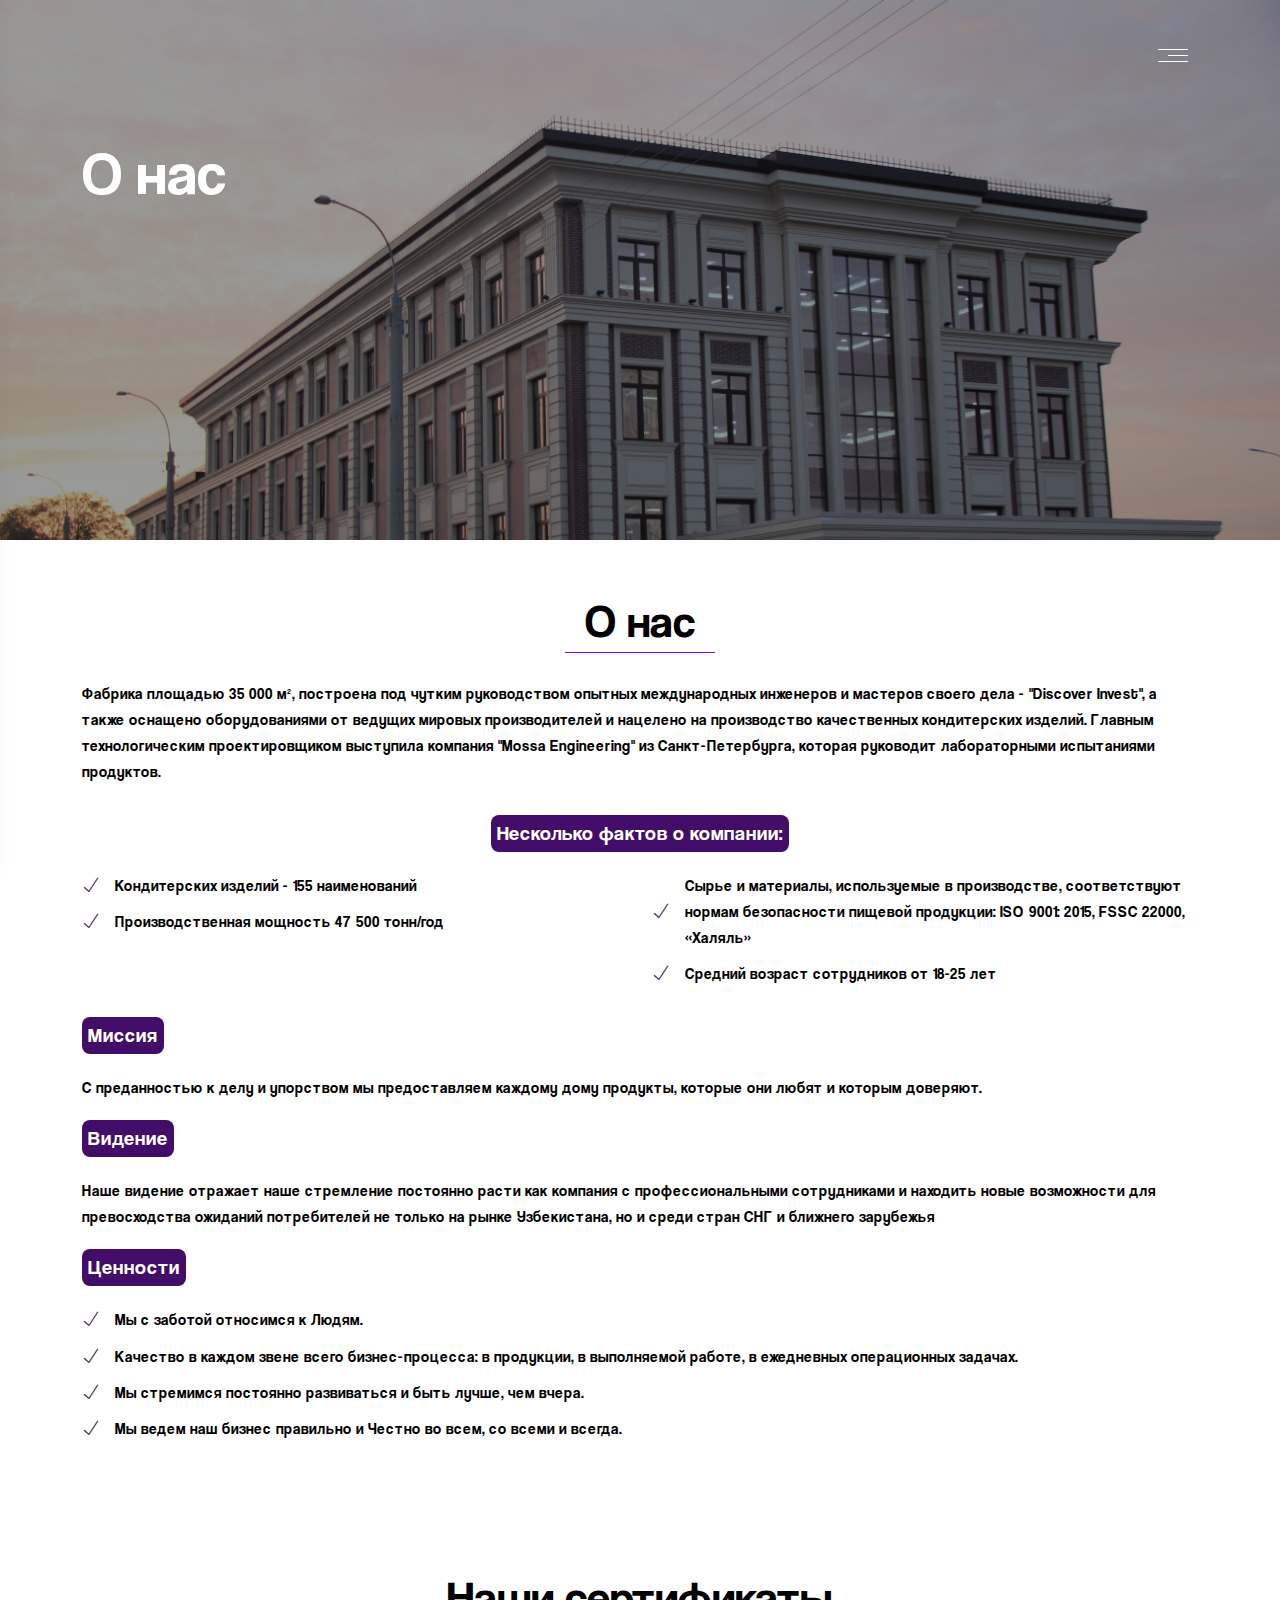
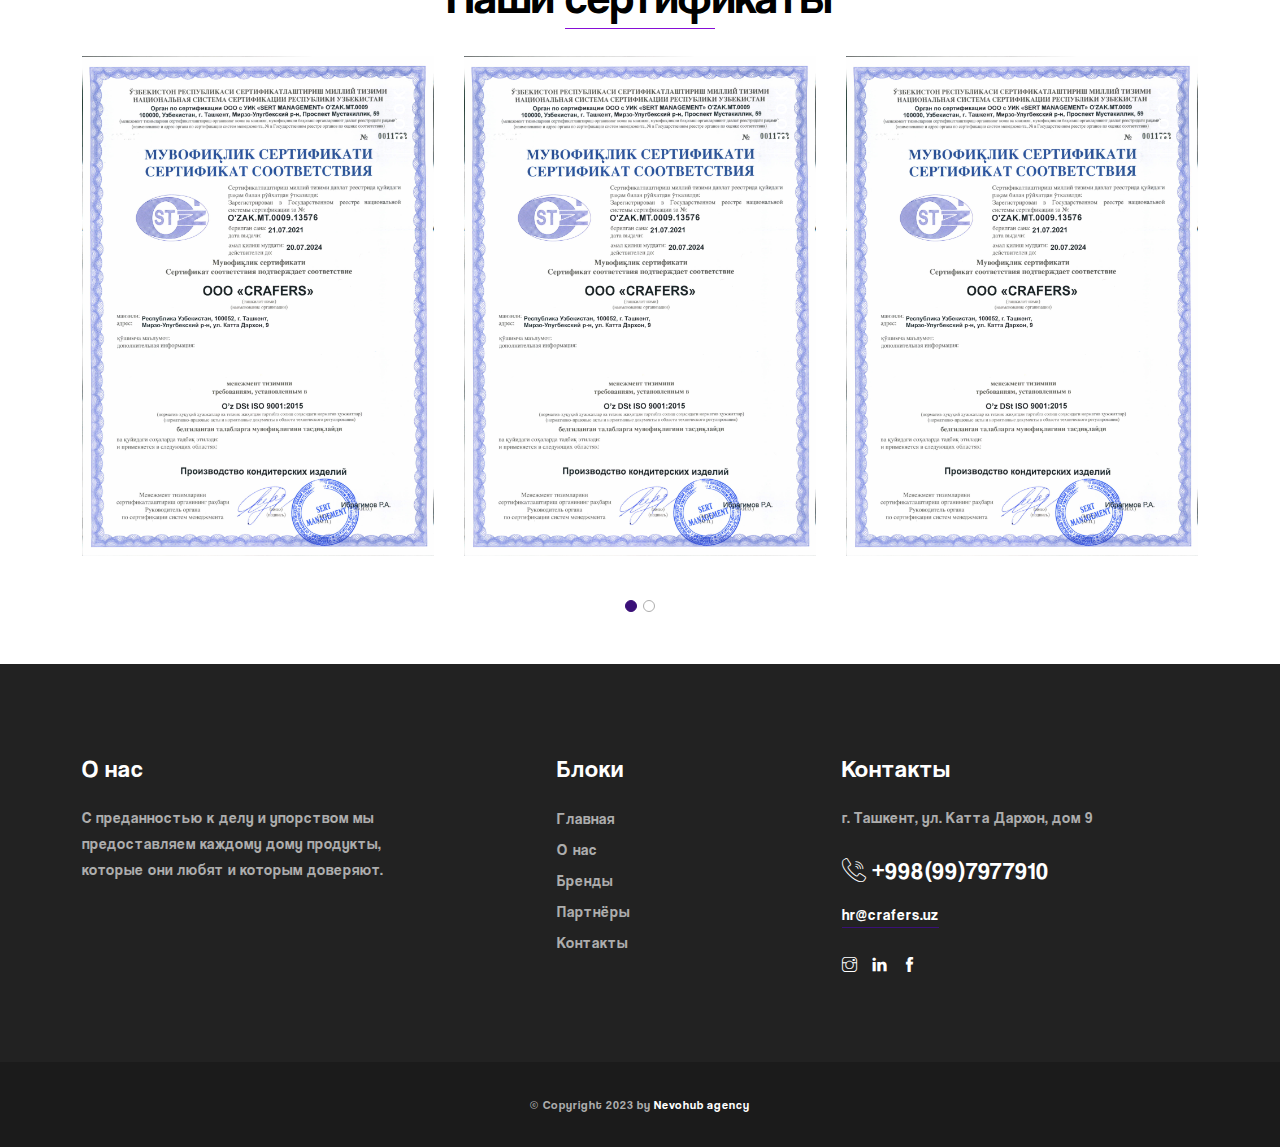
==== about.html @ 32eecca3 "ref: map" ====
<!DOCTYPE html>
<html lang="en">

<head>
    <meta charset="utf-8">
    <meta http-equiv="X-UA-Compatible" content="IE=edge" />
    <meta name="viewport" content="width=device-width, initial-scale=1, maximum-scale=1" />
    <title>Crafers</title>
    <link rel="icon" href="img/favicon/favicon.ico" />
    <link rel="stylesheet"
        href="https://fonts.googleapis.com/css2?family=Barlow&family=Barlow+Condensed&family=Gilda+Display&display=swap&family=Roboto&display=swap">
        <link rel="stylesheet" href="https://cdnjs.cloudflare.com/ajax/libs/font-awesome/6.4.0/css/all.min.css" integrity="sha512-iecdLmaskl7CVkqkXNQ/ZH/XLlvWZOJyj7Yy7tcenmpD1ypASozpmT/E0iPtmFIB46ZmdtAc9eNBvH0H/ZpiBw==" crossorigin="anonymous" referrerpolicy="no-referrer" />
    <link rel="stylesheet" href="css/plugins.css" />
    <link rel="stylesheet" href="css/style.css" />
</head>

</html>

<body>

    <div class="cappa-wrap">
        <div class="cappa-wrap-inner">
            <nav class="cappa-menu">
                <ul>
                    <div class="logo">
                        <a href="index.html">
                            <img src="img/logo.svg" alt="">
                        </a>
                    </div>
                    <li><a class="active" href='index.html'>Главная</a>
                    </li>
                    <li><a href="#about">О нас</a></li>
                    <li><a href="#certificates">Сертификаты</a></li>

                    <li><a href='index.html#brands'>Бренды</a>
                    </li>
                    <li><a href='#team'>Команда</a>
                    </li>
                    <li><a href="#">Партнерство</a></li>
                    <li><a href="index.html#career">Карьера</a></li>
                    <li><a href="careers.html">HRM</a></li>
                    <li><a href='index.html#news'>Новости</a>
                    </li>
                    <li><a href="contact.html">Контакты </a></li>
                </ul>

                 <div class="navbar-language"> <i class="lni ti-world"></i>
                   <select onchange="location = this.value;">
                        <option>RU</option>
                        <option>UZ</option>
                        <option>EN</option>

                    </select>
                </div>
            </nav>
            <div class="cappa-menu-footer">
                <div class="reservation">
                    <a href="tel:+998997977910">
                        <div class="icon d-flex justify-content-center align-items-center">
                            <i class="flaticon-call"></i>
                        </div>
                        <div class="call">Звоните <br><span>+998 (99) 797 79 10</span></div>
                    </a>
                </div>
            </div>
        </div>
    </div>
    <!-- Logo & Menu Burger -->
    <header class="cappa-header">
        <div class="container">
            <div class="row align-items-center">
                <!-- Logo -->

                <!-- Menu Burger -->
                <div class="col-12 col-md-12 text-left cappa-wrap-burger-wrap"> <a href="#"
                        class="cappa-nav-toggle cappa-js-cappa-nav-toggle"><i></i></a> </div>
            </div>
        </div>
    </header>
    <!-- Header Banner -->
    <div class="banner-header section-padding  bg-img4" data-overlay-dark="4">
        <div class="container">
            <div class="row">
                <div class="col-md-12 text-left caption mt-90">
                    <h1 class="offer">О нас</h1>
                </div>
            </div>
        </div>
    </div>

    <section class="about-descr section-padding" data-scroll-index="1" id="about">
        <div class="container">
            <!-- project content -->
            <div class="row">
                <div class="col-md-12"> 
                    <div class="section-title">О нас</div>
                </div>
                <div class="col-md-12">
                    <p class="mb-30">Фабрика площадью 35 000 м², построена под чутким руководством опытных международных инженеров и мастеров своего дела - "Discover Invest", а также оснащено оборудованиями от ведущих мировых производителей и нацелено на производство качественных кондитерских изделий. Главным технологическим проектировщиком выступила компания "Mossa Engineering" из Санкт-Петербурга, которая руководит лабораторными испытаниями продуктов.</p>
                    <!-- <p class="mb-30">Interdum et malesu they adamale fames ac anteipsu pimsine faucibus curabitur arcu site feugiat in tortor in, volutpat sollicitudin libero. Hotel non lorem acer suscipit bibendum vulla facilisi nedeuter nunc volutpa mollis sapien velet conseyer turpeutionyer masin libero sempe mollis.</p> -->
                    <div class="row ">
                        <h6 class="text-center text-black "> <span>Несколько фактов о компании:</span> </h6>

                        <div class="col-md-6" >
                            <ul class="list-unstyled page-list mb-30">
                                <li>
                                    <div class="page-list-icon"> <span class="ti-check"></span> </div>
                                    <div class="page-list-text">
                                        <p>Кондитерских изделий - 155 наименований
                                        </p>
                                    </div>
                                </li>
                                <li>
                                    <div class="page-list-icon"> <span class="ti-check"></span> </div>
                                    <div class="page-list-text">
                                        <p>Производственная мощность 47 500 тонн/год</p>
                                    </div>
                                </li>
                            </ul>
                        </div>
                        <div class="col-md-6">
                            <ul class="list-unstyled page-list mb-30">
                                <li>
                                    <div class="page-list-icon"> <span class="ti-check"></span> </div>
                                    <div class="page-list-text">
                                        <p>Сырье и материалы, используемые в производстве, соответствуют нормам безопасности пищевой продукции: ISO 9001: 2015, FSSC 22000, «Халяль»</p>
                                    </div>
                                </li>
                                <li>
                                    <div class="page-list-icon"> <span class="ti-check"></span> </div>
                                    <div class="page-list-text">
                                        <p>Средний возраст сотрудников от 18-25 лет</p>
                                    </div>
                                </li>
                            </ul>
                        </div>
                        <div class="col-md-12">
                            <h6><span>Миссия</span></h6>
                            <p>С преданностью к делу и упорством мы предоставляем каждому дому продукты, которые они любят и которым доверяют.</p>
                        </div>
                        <div class="col-md-12">
                            <h6><span>Видение</span></h6>
                            <p>Наше видение отражает наше стремление постоянно расти как компания с профессиональными сотрудниками и находить новые возможности для превосходства ожиданий потребителей не только на рынке Узбекистана, но и среди стран СНГ и ближнего зарубежья</p>
                        </div>
                        <div class="col-md-12">
                            <h6><span>Ценности</span></h6>
                            <ul class="list-unstyled page-list mb-30">
                                <li>
                                    <div class="page-list-icon"> <span class="ti-check"></span> </div>
                                    <div class="page-list-text">
                                        <p>Мы с заботой относимся к Людям.</p>
                                    </div>
                                </li>
                                <li>
                                    <div class="page-list-icon"> <span class="ti-check"></span> </div>
                                    <div class="page-list-text">
                                        <p>Качество в каждом звене всего бизнес-процесса: в продукции, в выполняемой работе, в ежедневных операционных задачах. </p>
                                    </div>
                                </li>
                                <li>
                                    <div class="page-list-icon"> <span class="ti-check"></span> </div>
                                    <div class="page-list-text">
                                        <p>Мы стремимся постоянно развиваться и быть лучше, чем вчера. </p>
                                    </div>
                                </li>
                                <li>
                                    <div class="page-list-icon"> <span class="ti-check"></span> </div>
                                    <div class="page-list-text">
                                        <p>Мы ведем наш бизнес правильно и Честно во всем, со всеми и всегда.
                                        </p>
                                    </div>
                                </li>
                            </ul>
                        </div>
                    </div>
                </div>
            </div>
        </div>
    </section>

    <!-- <section class="team section-padding" id="team">
        <div class="container">
            <div class="section-title">
                Наша команда
            </div>
            <div class="row">
                <div class="col-md-4">
                    <div class="item">
                        <div class="img"> <img src="img/team/user-ava.png" alt=""> </div>
                        <div class="info">
                            <h6>Valentina Karla</h6>
                            <p>General Manager</p>
                            <div class="social valign">
                                <div class="full-width">
                                    <a href="#"><i class="ti-instagram"></i></a>
                                    <a href="#"><i class="ti-twitter"></i></a>
                                    <a href="#"><i class="ti-facebook"></i></a>
                                    <a href="#"><i class="ti-pinterest"></i></a>
                                    <p>valentina@hotel.com</p>
                                </div>
                            </div>
                        </div>
                    </div>
                </div>
                <div class="col-md-4">
                    <div class="item">
                        <div class="img">
                            <img src="img/team/ava.png" alt=""> </div>
                        <div class="info">
                            <h6>Micheal White</h6>
                            <p>Guest Service Department</p>
                            <div class="social valign">
                                <div class="full-width">
                                    <a href="#"><i class="ti-instagram"></i></a>
                                    <a href="#"><i class="ti-twitter"></i></a>
                                    <a href="#"><i class="ti-facebook"></i></a>
                                    <a href="#"><i class="ti-pinterest"></i></a>
                                    <p>micheal@hotel.com</p>
                                </div>
                            </div>
                        </div>
                    </div>
                </div>
                <div class="col-md-4">
                    <div class="item">
                        <div class="img"> <img src="img/team/user-ava.png" alt=""> </div>
                        <div class="info">
                            <h6>Olivia Martin</h6>
                            <p>Reservations Manager</p>
                            <div class="social valign">
                                <div class="social valign">
                                    <div class="full-width">
                                        <a href="#"><i class="ti-instagram"></i></a>
                                        <a href="#"><i class="ti-twitter"></i></a>
                                        <a href="#"><i class="ti-facebook"></i></a>
                                        <a href="#"><i class="ti-pinterest"></i></a>
                                        <p>olivia@hotel.com</p>
                                    </div>
                                </div>
                            </div>
                        </div>
                    </div>
                </div>
                <div class="col-md-4">
                    <div class="item">
                        <div class="img"> <img src="img/team/ava.png" alt=""> </div>
                        <div class="info">
                            <h6>Mariana Dana</h6>
                            <p>F&B Manager</p>
                            <div class="social valign">
                                <div class="full-width">
                                    <a href="#"><i class="ti-instagram"></i></a>
                                    <a href="#"><i class="ti-twitter"></i></a>
                                    <a href="#"><i class="ti-facebook"></i></a>
                                    <a href="#"><i class="ti-pinterest"></i></a>
                                    <p>mariana@hotel.com</p>
                                </div>
                            </div>
                        </div>
                    </div>
                </div>
                <div class="col-md-4">
                    <div class="item">
                        <div class="img"> <img src="img/team/ava.png" alt=""> </div>
                        <div class="info">
                            <h6>Enrico Brown</h6>
                            <p>Head Chef</p>
                            <div class="social valign">
                                <div class="full-width">
                                    <a href="#"><i class="ti-instagram"></i></a>
                                    <a href="#"><i class="ti-twitter"></i></a>
                                    <a href="#"><i class="ti-facebook"></i></a>
                                    <a href="#"><i class="ti-pinterest"></i></a>
                                    <p>enrico@hotel.com</p>
                                </div>
                            </div>
                        </div>
                    </div>
                </div>
                <div class="col-md-4">
                    <div class="item">
                        <div class="img"> <img src="img/team/ava.png" alt=""> </div>
                        <div class="info">
                            <h6>Victoria Dan</h6>
                            <p>Meetings and Events Manager</p>
                            <div class="social valign">
                                <div class="full-width">
                                    <a href="#"><i class="ti-instagram"></i></a>
                                    <a href="#"><i class="ti-twitter"></i></a>
                                    <a href="#"><i class="ti-facebook"></i></a>
                                    <a href="#"><i class="ti-pinterest"></i></a>
                                    <p>victoria@hotel.com</p>
                                </div>
                            </div>
                        </div>
                    </div>
                </div>
            </div>
        </div>
    </section> -->




    <section class="rooms1 section-padding" id="certificates">
        <div class="container">
            <div class="row">
                <div class="col-md-12">
                    <div class="section-title">Наши сертификаты</div>
                </div>
            </div>
            <div class="row">
                <div class="col-md-12">
                    <div class="owl-carousel owl-theme">
                        <div class="item">
                            <div class="position-re o-hidden"> <img src="img/certificates/certificate.jpg" alt=""> </div> <span class="category"><a href="rooms2.html">Book</a></span>
                            <div class="con">
                            </div>
                        </div>
                        <div class="item">
                            <div class="position-re o-hidden">
                                 <!-- <img src="img/certificates/certificate.jpg" alt="">  -->
                                 <div class="gallery-item p-0">
                                    <a href="img/certificates/certificate.jpg" title="" class="img-zoom">
                                        <div class="gallery-box">
                                            <div><img src="img/certificates/certificate.jpg"
                                                    class="img-fluid mx-auto d-block" alt="work-img"> </div>
                                        </div>
                                    </a>
                                </div>
                                </div> <span class="category"><a href="rooms2.html">Book</a></span>
                            <div class="con">
                                
                            </div>
                        </div>
                        <div class="item">
                            <div class="position-re o-hidden"> <img src="img/certificates/certificate.jpg" alt=""> </div> <span class="category"><a href="rooms2.html">Book</a></span>
                            <div class="con">
                               
                            </div>
                        </div>
                        <div class="item">
                            <div class="position-re o-hidden"> 
                                <!-- <img src="img/certificates/certificate.jpg" alt="">  -->
                                <div class="gallery-item p-0">
                                    <a href="img/certificates/certificate.jpg" title="" class="img-zoom">
                                        <div class="gallery-box">
                                            <div><img src="img/certificates/certificate.jpg"
                                                    class="img-fluid mx-auto d-block" alt="work-img"> </div>
                                        </div>
                                    </a>
                                </div>
                            </div> <span class="category"><a href="rooms2.html">Book</a></span>
                            <div class="con">
                                
                            </div>
                        </div>
                        <div class="item">
                            <div class="position-re o-hidden"> 
                                <!-- <img src="img/certificates/certificate.jpg" alt="">  -->
                                <div class="gallery-item p-0">
                                    <a href="img/certificates/certificate.jpg" title="" class="img-zoom">
                                        <div class="gallery-box">
                                            <div><img src="img/certificates/certificate.jpg"
                                                    class="img-fluid mx-auto d-block" alt="work-img"> </div>
                                        </div>
                                    </a>
                                </div>
                            </div> <span class="category"><a href="rooms2.html">Book</a></span>
                            <div class="con">
                               
                            </div>
                        </div>
                        <div class="item">
                            <div class="position-re o-hidden">
                                 <!-- <img src="img/certificates/certificate.jpg" alt="">  -->
                                 <div class="gallery-item p-0">
                                    <a href="img/certificates/certificate.jpg" title="" class="img-zoom">
                                        <div class="gallery-box">
                                            <div><img src="img/certificates/certificate.jpg"
                                                    class="img-fluid mx-auto d-block" alt="work-img"> </div>
                                        </div>
                                    </a>
                                </div>
                                </div> <span class="category"><a href="rooms2.html">Book</a></span>
                            <div class="con">
                             
                            </div>
                        </div>
                    </div>
                </div>
            </div>
        </div>
    </section>



    <!-- Footer -->
    <footer class="footer">
        <div class="footer-top">
            <div class="container">
                <div class="row">
                    <div class="col-md-4">
                        <div class="footer-column footer-about">
                            <h3 class="footer-title">О нас</h3>
                            <p class="footer-about-text">С преданностью к делу и упорством мы предоставляем каждому
                                дому продукты, которые они любят и которым доверяют. </p>

                        </div>
                    </div>
                    <div class="col-md-3 offset-md-1">
                        <div class="footer-column footer-explore clearfix">
                            <h3 class="footer-title">Блоки</h3>
                            <ul class="footer-explore-list list-unstyled">
                                <li><a href="index.html">Главная</a></li>
                                <li><a href="about.html">О нас</a></li>
                                <li><a href="index.html#brands">Бренды</a></li>
                                <li><a href="#">Партнёры</a></li>
                                <li><a href="contact.html">Контакты</a></li>
                            </ul>
                        </div>
                    </div>
                    <div class="col-md-4">
                        <div class="footer-column footer-contact">
                            <h3 class="footer-title">Контакты</h3>
                            <p class="footer-contact-text">г. Ташкент, ул. Катта Дархон, дом 9
                                           </p>
                            <div class="footer-contact-info">
                                <p class="footer-contact-phone"><span class="flaticon-call"></span> +998(99)7977910</p>
                                <p class="footer-contact-mail">hr@crafers.uz</p>
                            </div>
                            <div class="footer-about-social-list"> 
                                <a href="https://instagram.com/crafersuz?igshid=YmMyMTA2M2Y="><i class="ti-instagram"></i></a>
                                <!-- <a href=""><i class="ti-telegram"></i></a> -->
                                <a href="https://www.linkedin.com/company/crafersuz/"><i class="ti-linkedin"></i></a>
                                <a href="https://www.facebook.com/CrafersUz?mibextid=LQQJ4d"><i class="ti-facebook"></i></a>
                                <a href="https://t.me/crafersuz"><i class="fa-brands fa-telegram"></i></a>

                            </div>              
                        </div>
                    </div>
                </div>
            </div>
        </div>
        <div class="footer-bottom">
            <div class="container">
                <div class="row">
                    <div class="col-md-12">
                        <div class="footer-bottom-inner">
                            <p class="footer-bottom-copy-right">© Copyright 2023 by <a href="#">Nevohub agency</a>
                            </p>
                </div>
                        </div>
                    </div>
                </div>
            </div>
        </div>
    </footer>


    <!-- jQuery -->
    <script src="js/jquery-3.6.3.min.js"></script>
    <script src="js/jquery-migrate-3.0.0.min.js"></script>
    <script src="js/modernizr-2.6.2.min.js"></script>
    <script src="js/imagesloaded.pkgd.min.js"></script>
    <script src="js/jquery.isotope.v3.0.2.js"></script>
    <script src="js/pace.js"></script>
    <script src="js/popper.min.js"></script>
    <script src="js/bootstrap.min.js"></script>
    <script src="js/scrollIt.min.js"></script>
    <script src="js/jquery.waypoints.min.js"></script>
    <script src="js/owl.carousel.min.js"></script>
    <script src="js/jquery.stellar.min.js"></script>
    <script src="js/jquery.magnific-popup.js"></script>
    <script src="js/YouTubePopUp.js"></script>
    <script src="js/select2.js"></script>
    <script src="js/datepicker.js"></script>
    <script src="js/smooth-scroll.min.js"></script>
    <script src="js/custom.js"></script>
</body>

</html>
---- css/style.css ----
/* -------------------------------------------------------

 01. Basics style
 02. Helper style
 03. Selection style 
 04. Preloader style
 05. Owl-Theme custom style
 06. Section style
 07. Navbar style
 08. Header style
 09. Slider-fade style (Homepage Slider)
 10. Slider style (Inner Page Slider)
 11. Kenburns Slider style
 12. Slider Grid Background style
 13. Page Banner Header style
 14. Video Background style
 15. Team style
 16. Rooms 2 style
 17. Rooms 3 style
 18. Rooms Page style
 19. Services style
 20. Restaurant Menu style
 21. Facilties style
 22. Clients style
 23. Gallery style
 24. Promo Video and Testimonials style
 25. Booking style
 26. Pricing style
 27. Careers style
 28. Accordion Box (for Faqs) style
 29. News 1 style
 30. News 2 style
 31. Post style
 32. Contact style
 33. Buttons style
 34. Coming Soon
 35. 404 Page style
 36. Footer style
 37. toTop Button style
 38. Overlay Effect Bg image style
 39. Responsive (Media Query)
 
------------------------------------------------------- */
@font-face {
    font-family: "Coolvetica"; /* Имя шрифта */
    src: url('../fonts/CoolveticaRg-Regular.woff') format("woff"),
         url('../fonts/CoolveticaRg-Regular.woff2') format("woff2");

    font-weight: 400;
}

/* ======= Basic style ======= */
html,
body {
    -moz-osx-font-smoothing: grayscale;
    -webkit-font-smoothing: antialiased;
    -moz-font-smoothing: antialiased;
    font-smoothing: antialiased;
}

* {
    margin: 0;
    padding: 0;
    -webkit-box-sizing: border-box;
    box-sizing: border-box;
    outline: none;
    list-style: none;
    word-wrap: break-word;
}

body {
    font-family: "Coolvetica";    
    font-weight: 400;
    line-height: 1.75em;
    color: rgba(255, 255, 255, 0.5);
    overflow-x: hidden !important;
   
}

p {
font-family: "Coolvetica";    font-size: 15px;
    font-weight: 400;
    line-height: 1.75em;
    color: rgba(255, 255, 255, 0.5);
    margin-bottom: 20px;
}

h1,
h2,
h3,
h4,
h5,
h6 {
    font-family: 'Coolvetica';
    font-weight: 400;
    line-height: 1.25em;
    margin: 0 0 20px 0;
    color: #fff;
}

img {
    width: 100%;
    height: auto;
}

img {
    -webkit-transition: all 0.5s;
    -o-transition: all 0.5s;
    transition: all 0.5s;
    color: #f4f4f4;
}

span,
a,
a:hover {
    display: inline-block;
    text-decoration: none;
    color: inherit;
}

b {
    font-weight: 400;
    color: #aa8453;
}

/* text field */
input[type="password"]:focus,
input[type="email"]:focus,
input[type="text"]:focus,
input[type="file"]:focus,
input[type="radio"]:focus,
input[type="checkbox"]:focus,
textarea:focus {
    outline: none;
}

input[type="password"],
input[type="email"],
input[type="text"],
input[type="file"],
textarea {
    max-width: 100%;
    margin-bottom: 15px;
    padding: 10px 0;
    height: auto;
    background-color: transparent;
    -webkit-box-shadow: none;
    box-shadow: none;
    border-width: 0 0 1px;
    border-style: solid;
    display: block;
    width: 100%;
    line-height: 1.5em;
font-family: "Coolvetica";    font-size: 15px;
    font-weight: 400;
    color: #3A1078;
    background-image: none;
    border-bottom: 1px solid #333;
    border-color: ease-in-out .15s, box-shadow ease-in-out .15s;
}

input:focus,
textarea:focus {
    border-bottom-width: 1px;
    border-color: #aa8453;
}

input[type="submit"],
input[type="reset"],
input[type="button"],
button {
    text-shadow: none;
    -webkit-box-shadow: none;
    box-shadow: none;
    line-height: 1.75em;
    -webkit-transition: background-color .15s ease-out;
    transition: background-color .15s ease-out;
    background: transparent;
    border: 0px solid transparent;
}

input[type="submit"]:hover,
input[type="reset"]:hover,
input[type="button"]:hover,
button:hover {
    border: 0px solid transparent;
}

select {
    padding: 10px;
    border-radius: 5px;
}

table,
th,
tr,
td {
    border: 1px solid #2b2b2b;
}


th,
tr,
td {
    padding: 10px;
}

input[type="radio"],
input[type="checkbox"] {
    display: inline;
}

input[type="submit"] {
    font-weight: 400;
font-family: "Coolvetica";    ;
    text-transform: uppercase;
    background: #aa8453;
    color: #fff;
    padding: 8px 24px;
    margin: 0;
    position: relative;
    font-size: 15px;
    letter-spacing: 3px;
}

.alert-success {
    background: transparent;
    color: rgba(255, 255, 255, 0.5);
    border: 1px solid #aa8453;
    border-radius: 0px;
}

/* placeholder */
::-webkit-input-placeholder {
    color: rgba(255, 255, 255, 0.5);
    font-size: 15px;
    font-weight: 400;
}

:-moz-placeholder {
    color: rgba(255, 255, 255, 0.5);
}

::-moz-placeholder {
    color: rgba(255, 255, 255, 0.5);
    opacity: 1;
}

:-ms-input-placeholder {
    color: rgba(255, 255, 255, 0.5);
}

/* blockquote */
blockquote {
    padding: 45px;
    display: block;
    position: relative;
    background-color: #222;
    overflow: hidden;
    margin: 35px 0;
    font-size: 15px;
    font-weight: 400;
    line-height: 1.75em;
    color: rgba(255, 255, 255, 0.5);
}

blockquote p {
    font-family: inherit;
    margin-bottom: 0 !important;
    color: inherit;
    max-width: 650px;
    width: 100%;
    position: relative;
    z-index: 3;
}

blockquote:before {
    content: '\e645';
    font-family: 'Themify';
    position: absolute;
    right: 40px;
    bottom: 40px;
    font-size: 110px;
    opacity: 0.07;
    line-height: 1;
    color: rgba(255, 255, 255, 0.5);
}

blockquote p {
    margin-bottom: 0;
}

blockquote p a {
    color: inherit;
}

blockquote cite {
    display: inline-block;
    font-size: 15px;
    position: relative;
    padding-left: 60px;
    border-color: inherit;
    line-height: 1;
    margin-top: 22px;
    font-style: normal;
    color: #aa8453;
    font-weight: 400;
}

blockquote cite:before {
    content: '';
    position: absolute;
    left: 0;
    bottom: 5px;
    width: 45px;
    height: 1px;
    border-top: 1px solid;
    border-color: inherit;
    color: #aa8453;
}


/* ======= Helper style ======= */
.mt-0 {
    margin-top: 0 !important;
}

.mt-15 {
    margin-top: 15px !important;
}

.mt-20 {
    margin-top: 20px !important;
}

.mt-30 {
    margin-top: 30px !important;
}

.mt-60 {
    margin-top: 60px !important;
}

.mt-90 {
    margin-top: 90px !important;
}

.mb-0 {
    margin-bottom: 0 !important;
}

.mb-30 {
    margin-bottom: 30px !important;
}

.mb-60 {
    margin-bottom: 60px !important;
}

.mb-90 {
    margin-bottom: 90px !important;
}

.pb-0 {
    padding-bottom: 0 !important;
}

.no-padding {
    padding: 0 !important;
}

/* important */
.o-hidden {
    overflow: hidden;
}

.position-re {
    position: relative;
}

.full-width {
    width: 100%;
}

.bg-img1 {
    background-size: cover;
    background-repeat: no-repeat;
    background: url('../img/products/product3.jpg');
}

.bg-img2 {
    background-size: cover;
    background-repeat: no-repeat;
    background: url('../img/products/product4.jpg');
}


.bg-img3 {
    background-size: cover;
    background-repeat: no-repeat;
    background: url('../img/products/product-slider.JPG');
}

.bg-img4{
    background: url('../img/service-slide/s-main.jpg');
}

.bg-img5{
    background: url('../img/careers.jpg');
}


.bg-img6{
    background: url('../img/products/product8.jpg');

}


.bg-img_products{
    background: url('../img/products/product6.jpg');
}

.offer-title{
    margin-top: 30px;
}

.bg-fixed {
    background-attachment: fixed;
}

.pattern {
    background-repeat: repeat;
    background-size: auto;
}

.bold {
    font-weight: 600;
}

.count {
font-family: "Coolvetica";    ;
}

.valign {
    display: -webkit-box;
    display: -ms-flexbox;
    display: flex;
    -webkit-box-align: center;
    -ms-flex-align: center;
    align-items: center;
}

.v-middle {
    position: absolute;
    width: 100%;
    top: 50%;
    left: 0;
    -webkit-transform: translate(0%, -50%);
    transform: translate(0%, -50%);
}

.v-bottom {
    position: absolute;
    width: 100%;
    bottom: 5%;
    left: 0;
    -webkit-transform: translate(0%, -5%);
    transform: translate(0%, -5%);
}

.js .animate-box {
    opacity: 0;
}




/* .animate-box img {
    filter: brightness(0.6);

} */


.certificate img {
    max-height: 400px;
}


.animate-box:hover img {
    filter: brightness(100%);
}



:root {
    scroll-behavior: auto;
}

.owl-carousel .owl-nav button.owl-next,
.owl-carousel .owl-nav button.owl-prev,
.owl-carousel button.owl-dot {
    outline: none;
}

/* background & color */
.bg-darkblack {
    background: #222;
}

.bg-darkblack {
    background: #1b1b1b;
}

.color-1 {
    color: #fff;
}

.color-2 {
    color: #adadad;
}

.color-3 {
    color: rgba(255, 255, 255, 0.5);
}

.color-4 {
    color: #222;
}

.color-5 {
    color: #aa8453;
}

/* star - white  */
.star {
    position: relative;
    display: inline-block;
    width: 0;
    height: 0;
    margin-left: 0.9em;
    margin-right: 0.9em;
    margin-bottom: 1.2em;
    border-right: 0.3em solid transparent;
    border-bottom: 0.7em solid #fff;
    border-left: 0.3em solid transparent;
    /* Controlls the size of the stars. */
    font-size: 8px;
}

.star:before,
.star:after {
    content: "";
    display: block;
    width: 0;
    height: 0;
    position: absolute;
    top: 0.6em;
    left: -1em;
    border-right: 1em solid transparent;
    border-bottom: 0.7em solid #fff;
    border-left: 1em solid transparent;
    transform: rotate(-35deg);
}

.star:after {
    transform: rotate(35deg);
}

/* Star rating  */
.star-rating {
    position: relative;
    display: inline-block;
    width: 0;
    height: 0;
    margin-left: 0.9em;
    margin-right: 0.9em;
    margin-bottom: 2em;
    border-right: 0.3em solid transparent;
    border-bottom: 0.7em solid #e4a853;
    border-left: 0.3em solid transparent;
    /* Controlls the size of the stars. */
    font-size: 8px;
}

.star-rating:before,
.star-rating:after {
    content: "";
    display: block;
    width: 0;
    height: 0;
    position: absolute;
    top: 0.6em;
    left: -1em;
    border-right: 1em solid transparent;
    border-bottom: 0.7em solid #e4a853;
    border-left: 1em solid transparent;
    transform: rotate(-35deg);
}

.star-rating:after {
    transform: rotate(35deg);
}


/* ======= Selection style ======= */
::-webkit-selection {
    color: #fff;
    background: #aa8453;
}

::-moz-selection {
    color: #fff;
    background: #aa8453;
}

::selection {
    color: #fff;
    background: #7160ce;
}


/* ======= Preloader style ======= */
.preloader-bg,
#preloader {
    position: fixed;
    width: 100%;
    height: 100%;
    overflow: hidden;
    background: #35134e;
    z-index: 999999;
}

#preloader {
    display: table;
    table-layout: fixed;
}

#preloader-status {
    display: table-cell;
    vertical-align: middle;

}

.preloader-position {
    position: relative;
    margin: 0 auto;
    text-align: center;
    -webkit-box-sizing: border-box;
    -moz-box-sizing: border-box;
    -ms-box-sizing: border-box;
    -o-box-sizing: border-box;
    box-sizing: border-box;
}

.loader {
    position: relative;
    width: 300px;
    height: 100px;
    left: 50%;
    top: auto;
    transform: translateX(-50%);
    display: block;
    /* margin-left: -22px; */
    /* margin-top: 1px; */
}

.loader span {
    position: absolute;
    width: 55px;
    height: 55px;
    top: -1px;
    left: -1px;
    border: 1px solid transparent;
    border-top: 1px solid #3A1078;
    -webkit-border-radius: 50%;
    -moz-border-radius: 50%;
    -ms-border-radius: 50%;
    -o-border-radius: 50%;
    border-radius: 50%;
}

@-webkit-keyframes rotate {
    0% {
        -webkit-transform: rotate(0deg);
    }

    100% {
        -webkit-transform: rotate(360deg);
    }
}

@keyframes rotate {
    0% {
        transform: rotate(0deg);
    }

    100% {
        transform: rotate(360deg);
    }
}


/* ======= Owl-Theme custom style ======= */
.owl-theme .owl-nav.disabled+.owl-dots {
    margin-top: 0px;
    line-height: 1.5;
    display: block;
    outline: none;
}

.owl-theme .owl-dots .owl-dot span {
    width: 12px;
    height: 12px;
    margin: 0 3px;
    border-radius: 50%;
    background: transparent;
    border: 1px solid #ADADAD;
}

.owl-theme .owl-dots .owl-dot.active span,
.owl-theme .owl-dots .owl-dot:hover span {
    background: #3A1078;
    border: 1px solid #3A1078;

}


.news2-sidebar .widget {
    padding: 0;
}




  







/* === owl carousel nav style  === */
.clients .owl-theme .owl-nav,
.team .owl-theme .owl-nav,
.slider-grid-bg .owl-theme .owl-nav,
.news .owl-theme .owl-nav,
.pricing .owl-theme .owl-nav,
.testimonials .owl-theme .owl-nav,
.rooms-page .owl-theme .owl-nav,
.rooms3 .owl-theme .owl-nav,
.rooms2 .owl-theme .owl-nav,
.rooms1 .owl-theme .owl-nav {
    position: absolute !important;
    top: 35% !important;
    bottom: auto !important;
    width: 100%
}

.clients .owl-theme .owl-nav,
.team .owl-theme .owl-nav,
.slider-grid-bg .owl-theme .owl-nav,
.news .owl-theme .owl-nav,
.pricing .owl-theme .owl-nav,
.testimonials .owl-theme .owl-nav,
.rooms-page .owl-theme .owl-nav,
.rooms3 .owl-theme .owl-nav,
.rooms2 .owl-theme .owl-nav,
.rooms1 .owl-theme .owl-nav {
    position: relative;
    position: absolute;
    bottom: 0;
    left: 50%;
    -webkit-transform: translateX(-50%);
    -ms-transform: translateX(-50%);
    transform: translateX(-50%);
}

.clients .owl-theme .owl-prev,
.team .owl-theme .owl-prev,
.slider-grid-bg .owl-theme .owl-prev,
.news .owl-theme .owl-prev,
.pricing .owl-theme .owl-prev,
.testimonials .owl-theme .owl-prev,
.rooms-page .owl-theme .owl-prev,
.rooms3 .owl-theme .owl-prev,
.rooms2 .owl-theme .owl-prev,
.rooms1 .owl-theme .owl-prev {
    left: 10px !important
}

.clients .owl-theme .owl-next,
.team .owl-theme .owl-next,
.slider-grid-bg .owl-theme .owl-next,
.news .owl-theme .owl-next,
.pricing .owl-theme .owl-next,
.testimonials .owl-theme .owl-next,
.rooms-page .owl-theme .owl-next,
.rooms3 .owl-theme .owl-next,
.rooms2 .owl-theme .owl-next,
.rooms1 .owl-theme .owl-next {
    right: 10px !important
}

.clients .owl-theme .owl-prev,
.clients .owl-theme .owl-next,
.team .owl-theme .owl-prev,
.team .owl-theme .owl-next,
.slider-grid-bg .owl-theme .owl-prev,
.slider-grid-bg .owl-theme .owl-next,
.news .owl-theme .owl-prev,
.news .owl-theme .owl-next,
.pricing .owl-theme .owl-prev,
.pricing .owl-theme .owl-next,
.testimonials .owl-theme .owl-prev,
.testimonials .owl-theme .owl-next,
.rooms-page .owl-theme .owl-prev,
.rooms-page .owl-theme .owl-next,
.rooms3 .owl-theme .owl-prev,
.rooms3 .owl-theme .owl-next,
.rooms2 .owl-theme .owl-prev,
.rooms2 .owl-theme .owl-next,
.rooms1 .owl-theme .owl-prev,
.rooms1 .owl-theme .owl-next {
    color: #fff;
    position: absolute !important;
    top: 50%;
    padding: 0;
    height: 50px;
    width: 50px;
    border-radius: 0%;
    -webkit-transform: translateY(-50%);
    -ms-transform: translateY(-50%);
    transform: translateY(-50%);
    background: #272727;
    border: 1px solid #272727;
    line-height: 0;
    text-align: center;
    font-size: 16px
}

.clients .owl-theme .owl-prev>span,
.clients .owl-theme .owl-next>span,
.team .owl-theme .owl-prev>span,
.team .owl-theme .owl-next>span,
.slider-grid-bg .owl-theme .owl-prev>span,
.slider-grid-bg .owl-theme .owl-next>span,
.news .owl-theme .owl-prev>span,
.news .owl-theme .owl-next>span,
.pricing .owl-theme .owl-prev>span,
.pricing .owl-theme .owl-next>span,
.testimonials .owl-theme .owl-prev>span,
.testimonials .owl-theme .owl-next>span,
.rooms-page .owl-theme .owl-prev>span,
.rooms-page .owl-theme .owl-next>span,
.rooms3 .owl-theme .owl-prev>span,
.rooms3 .owl-theme .owl-next>span,
.rooms2 .owl-theme .owl-prev>span,
.rooms2 .owl-theme .owl-next>span,
.rooms1 .owl-theme .owl-prev>span,
.rooms1 .owl-theme .owl-next>span {
    position: absolute;
    line-height: 0;
    top: 50%;
    left: 50%;
    -webkit-transform: translate(-50%, -50%);
    -ms-transform: translate(-50%, -50%);
    transform: translate(-50%, -50%)
}

.clients .owl-theme .owl-nav [class*=owl-],
.team .owl-theme .owl-nav [class*=owl-],
.slider-grid-bg .owl-theme .owl-nav [class*=owl-],
.news .owl-theme .owl-nav [class*=owl-],
.pricing .owl-theme .owl-nav [class*=owl-],
.testimonials .owl-theme .owl-nav [class*=owl-],
.rooms-page .owl-theme .owl-nav [class*=owl-],
.rooms3 .owl-theme .owl-nav [class*=owl-],
.rooms2 .owl-theme .owl-nav [class*=owl-],
.rooms1 .owl-theme .owl-nav [class*=owl-] {
    width: 40px;
    height: 40px;
    line-height: 34px;
    background: transparent;
    color: #fff;
    font-size: 11px;
    margin-right: 15px;
    margin-left: 15px;
    cursor: pointer;
    border: 1px solid rgba(255, 255, 255, 0.7);
    border-radius: 100%;
    transition: all 0.2s ease-in-out;
    transform: scale(1.0);
}

.clients .owl-theme .owl-nav [class*=owl-]:hover,
.team .owl-theme .owl-nav [class*=owl-]:hover,
.slider-grid-bg .owl-theme .owl-nav [class*=owl-]:hover,
.news .owl-theme .owl-nav [class*=owl-]:hover,
.pricing .owl-theme .owl-nav [class*=owl-]:hover,
.testimonials .owl-theme .owl-nav [class*=owl-]:hover,
.rooms-page .owl-theme .owl-nav [class*=owl-]:hover,
.rooms3 .owl-theme .owl-nav [class*=owl-]:hover,
.rooms2 .owl-theme .owl-nav [class*=owl-]:hover,
.rooms1 .owl-theme .owl-nav [class*=owl-]:hover {
    transform: scale(0.9);
    background: transparent;
    border: 1px solid #b19777;
    color: #FFF;
}

@media screen and (max-width: 768px) {

    .clients .owl-theme .owl-nav,
    .team .owl-theme .owl-nav,
    .slider-grid-bg .owl-theme .owl-nav,
    .news .owl-theme .owl-nav,
    .pricing .owl-theme .owl-nav,
    .testimonials .owl-theme .owl-nav,
    .rooms-page .owl-theme .owl-nav,
    .rooms3 .owl-theme .owl-nav,
    .rooms2 .owl-theme .owl-nav,
    .rooms1 .owl-theme .owl-nav {
        display: none;
    }
}


.news .owl-theme .owl-nav [class*=owl-] {
    opacity: 0;
}

.news .owl-theme:hover .owl-nav [class*=owl-] {
    opacity: 1;
}



::-webkit-scrollbar {
    width: 15px;
  }
  
  /* Handle */
  ::-webkit-scrollbar-thumb {
    background: gray; 
    border-radius: 5px;
  }
  
  /* Handle on hover */
  ::-webkit-scrollbar-thumb:hover {
    background: #d3cdd3; 
    transition: .2s ease-in;

  }

.team .img img {
    height: 300px;
    object-fit: cover;
}

/* ======= Section style ======= */
.section-padding {
    padding: 45px 0;
}

.section-padding2 {
    padding: 0 0 120px 0;
}

.section-padding h6 {
    color: #aa8453;
    font-size: 20px;
    margin-bottom: 20px;
}

.section-subtitle {
    font-size: 15px;
font-family: "Coolvetica";    font-weight: 400;
    color: #aa8453;
    text-transform: uppercase;
    position: relative;
    letter-spacing: 6px;
    margin-bottom: 5px;
}

.section-subtitle span {
    color: #aa8453;
}

.title {
    font-size: 46px;
    font-family: 'Coolvetica';
    font-weight: 400;
    color: black;
    position: relative;
    margin-bottom: 20px;
    line-height: 1.25em;
}


.title img{
    max-width: 230px;
    height: 100%;
}

.section-title {
    font-size: 46px;
    font-family: "Coolvetica";
    font-weight: 400;
    color: black;
    position: relative;
    margin-bottom: 20px;
    line-height: 1.25em;
    padding: 7px 15px 10px 15px;
    z-index: 1;
    text-align: center;
    position: relative;
}



.section-title::after {
    content: "";
    border-top: 1px solid #860ed6;
    margin: 0 auto;
    position: absolute;
    top: 90%;
    left: 0;
    right: 0;
    bottom: 0;
    width: 150px;
    z-index: -1;
}

.highlight{
    background-color: #420d68;
    border-radius: 6px;
    padding: 5px;
    color: white;
}

.about p {
    color: black;
}


.about__logo svg{
    width: 150px ;
    height: 90px;
}



.about-descr h6{
    color: black;
    font-family: "Coolvetica";

}


.about-descr h6 span{
    background-color: #420d68;
    padding: 6px;
    border-radius: 8px;
    color: white;
}

.about-descr p{
    color: black;
    font-family: "Coolvetica";

}

.about-list {
    padding-left: 20px;
}

.about-list li {
    list-style: initial;

}



.offer {
    font-family: "Coolvetica";
}


.section-title span {
    color: #aa8453;
}

/* ======= Navbar style ======= */
.cappa-wrap {
    display: block;
    background: #1b1b1b;
    left: 0;
    z-index: 101;
    position: fixed;
    width: 340px;
    -webkit-transform: translateX(-100%);
    -ms-transform: translateX(-100%);
    transform: translateX(-100%);
    -webkit-transition: .3s all ease;
    -o-transition: .3s all ease;
    transition: .3s all ease;
    bottom: 0;
    overflow: auto;
    left: 0;
    -webkit-box-shadow: 0 -20px 20px -5px rgba(0, 0, 0, 0.05);
    box-shadow: 0 -20px 20px -5px rgba(0, 0, 0, 0.05);
    height: 100%;
    padding: 0 40px;
    border: none;
    border-left: 1px solid rgba(255, 255, 255, 0.03);
    
}

.cappa-wrap.cappa-wrap-show {
    -webkit-transform: translateX(-0%);
    -ms-transform: translateX(-0%);
    transform: translateX(-0%);
}

.cappa-logo-wrap {
    position: relative;
    z-index: 1021;
}

.cappa-menu {}

.cappa-menu ul {
    position: relative;
    margin-top: 180px;
    margin-bottom: 30px;
    padding: 0;
}

.cappa-menu ul ul {
    position: relative;
    margin-top: 0;
    margin-bottom: 0;
    padding: 0;
}

.cappa-menu ul li,
.cappa-menu ul li a {
    margin: 0;
    padding: 0;
    border: 0;
    list-style: none;
    display: block;
    position: relative;
    -webkit-transition: .3s all ease;
    -o-transition: .3s all ease;
    transition: .3s all ease;
}

.cappa-menu ul li {
    margin: 10px 0 10px 0;
    padding: 0 0 10px 0;
    list-style: none;
font-family: "Coolvetica";    font-size: 15px;
    font-weight: 400;
    text-transform: uppercase;
    letter-spacing: 3px;
    line-height: 1.5em;
}

.cappa-menu ul ul li {
    margin: 5px 0 0px 0;
    padding: 0 0 0px 0;
    list-style: none;
    text-transform: uppercase;
    letter-spacing: 0px;
    border-bottom: none;
}

.cappa-menu ul li a {
    color: #222;
    text-decoration: none;
    position: relative;
    padding: 0;
font-family: "Coolvetica";    font-size: 15px;
    font-weight: 400;
    text-transform: uppercase;
}

.cappa-menu ul li a {
    display: inline-block;
}

.cappa-menu ul li a:after {
    content: '';
    display: block;
    width: 0;
}

.cappa-menu ul li a:hover::after {
    width: 100%;
}

.cappa-menu ul li a.active {
    color: gray;
}

.cappa-menu ul li a.active:after {
    height: 0px;
}

.cappa-menu ul ul {
    display: none;
}

.cappa-menu>ul>li>a {
font-family: "Coolvetica";    font-size: 15px;
    font-weight: 400;
    color: #fff;
    text-decoration: none;
    position: relative;
    padding: 0;
    -webkit-transition: 0.3s;
    -o-transition: 0.3s;
    transition: 0.3s;
    letter-spacing: 0.5px;
}

.cappa-menu>ul>li.open>a {
font-family: "Coolvetica";    font-size: 15px;
    font-weight: 400;
    color: #3A1078;
    text-decoration: none;
    position: relative;
    padding: 0;
    -webkit-transition: 0.3s;
    -o-transition: 0.3s;
    transition: 0.3s;
    letter-spacing: 0.5px;
}

.cappa-menu ul ul li a {
    color: rgba(255, 255, 255, 0.5);
    text-decoration: none;
    position: relative;
    padding: 5px 0 5px 5px;
font-family: "Coolvetica";    font-size: 15px;
    font-weight: 300;
    line-height: 1.25em;
    -webkit-transition: 0.3s;
    -o-transition: 0.3s;
    transition: 0.3s;
    margin-left: 12px;
    text-transform: none;
}

.cappa-menu ul li:hover>a,
.cappa-menu ul li.open>a,
.cappa-menu ul li.active>a,
.cappa-menu ul ul li:hover>a,
.cappa-menu ul ul li.open>a,
.cappa-menu ul ul li.active>a {
    color: gray;
}

.cappa-menu ul ul ul li a {
    margin-left: 24px;
    padding-top: 0px;
}

.cappa-menu ul li a em,
.cappa-menu ul ul li a em {
    font-size: 10px;
    background-color: #3A1078;
    padding: 1px 6px;
    color: #fff;
    border-radius: 0px;
    position: absolute;
    margin-left: 10px;
    top: 5px;
    font-style: normal;
}




.navbar-language {
    width: 160px;
    display: flex;
    flex-wrap: wrap;
    position: relative;
    margin-top: 30px;
}

.navbar-language i {
    position: absolute;
    right: 30px;
    top: 17px;
    font-size: 15px;
    opacity: 0.6;
    color: #adadad;
}

.navbar-language select {
    height: 50px;
    background: #282828;
    color: #adadad;
    border: 1px solid #282828;
    border-radius: 0px;
}

.navbar-language select option {
    color: #fff;
}

select {
    width: 160px;
    max-width: 100%;
    height: 70px;
    padding: 0 30px;
    border: 1px solid #adadad;
    color: #adadad;
    -webkit-appearance: none;
    -moz-appearance: none;
}


/* navigation footer */
.cappa-menu-footer {
    position: relative;
    bottom: 30px;
    left: 0;
    padding: 90px 0px 0px 0px;
    color: #999;
}

.cappa-menu-footer p {
    color: #999;
    margin: 0;
    font-size: 15px;
}

.cappa-menu-footer a {
    color: #aa8453;
}

.separator {
    width: 16%;
    margin-bottom: 20px;
    text-align: center;
    position: relative;
    display: inline-block;
    vertical-align: middle;
    border-bottom: 1px solid #b19777;
    margin: 10px 0;
}

@media screen and (max-width: 768px) {
    .section-title {
        font-size: 25px;
    }

    .offer {
        font-size: 20px;
    }
}


/* reservation field for slider */
.cappa-menu-footer div.reservation {
    margin: 0;
    top: 0;
    left: 40px;
    height: 60%;
    z-index: 9;
}

.cappa-menu-footer div.reservation .call {
    color: rgba(255, 255, 255, 0.5);
    font-weight: 400;
    font-size: 15px;
    margin-top: 0px;
    margin-left: 60px;
}

.cappa-menu-footer div.reservation .call span {
font-family: "Coolvetica";    font-size: 24px;
    color: #fff;
}

.cappa-menu-footer div.reservation .icon {
    position: absolute;
    left: 0;
    /* top: -50px; */
    width: 50px;
    height: 50px;
    border: 1px solid #3A1078;
    -webkit-animation: pulse 2s infinite;
    animation: pulse 2s infinite;
    border-radius: 100%;
}

.cappa-menu-footer div.reservation a .icon i {
    color: #fff;
    font-size: 24px;
}

.cappa-menu-footer div.reservation a .icon:hover {
    border: 1px solid #35134e;
}

@media screen and (max-width: 768px) {
    .cappa-menu-footer div.reservation {
        display: none;
    }
}


/* ======= Menu header style ======= */
.cappa-header {
    padding: 0;
    position: absolute;
    top: 0;
    z-index: 900;
    width: 100%;
    padding-top: 40px;
}

.cappa-header .cappa-logo {
    line-height: 0;
    padding: 0;
    color: #fff;
    font-size: 30px;
    font-family: 'Oswald', sans-serif;
    font-weight: 300;
}

.cappa-header .cappa-logo img {
    width: 160px;
}



.cappa-header .social li {
    display: inline-block;
}


.light-bg{
    background-color: #320c63;
}

.cappa-header .social li a {
    color: #fff;
    padding: 0 10px;
}

.cappa-header .heading {
    color: #fff;
}

.cappa-header.scrolled {
    position: fixed;
    padding: 25px 0;
    top: 0;
    background: #1b1b1b;
    -webkit-transition: .0s all ease;
    -o-transition: .0s all ease;
    transition: .0s all ease;
    -webkit-transform: translateY(-100%);
    -ms-transform: translateY(-100%);
    transform: translateY(-100%);
    -webkit-box-shadow: 0px 5px 15px rgb(0 0 0 / 10%);
    box-shadow: 0px 5px 15px rgb(0 0 0 / 10%);
}

.cappa-header.scrolled .social {
    margin-top: 10px;
}

.cappa-header.scrolled .social li a {
    color: #fff;
}

.cappa-header.scrolled .cappa-logo {
    line-height: 1em;
    padding: 0;
    color: #fff;
    font-size: 30px;
    font-family: 'Oswald', sans-serif;
    font-weight: 300;
}

.cappa-header.scrolled .cappa-nav-toggle {
    top: -1px !important;
}

.cappa-header.awake {
    -webkit-transition: .3s all ease;
    -o-transition: .3s all ease;
    transition: .3s all ease;
    -webkit-transform: translateY(0%);
    -ms-transform: translateY(0%);
    transform: translateY(0%);
}

.cappa-header.sleep {
    -webkit-transition: .3s all ease;
    -o-transition: .3s all ease;
    transition: .3s all ease;
    -webkit-transform: translateY(-100%);
    -ms-transform: translateY(-100%);
    transform: translateY(-100%);
}

.cappa-nav-toggle {
    top: -3px !important;
}

.cappa-nav-toggle i,
.cappa-nav-toggle i:before,
.cappa-nav-toggle i:after {
    background: white !important;
}

.cappa-wrap-burger-wrap {
    position: relative;
    z-index: 1022;
}

.cappa-nav-toggle {
    width: 30px;
    height: 30px;
    cursor: pointer;
    text-decoration: none;
    position: relative;
    top: -15px;
    z-index: 109;
    display: block !important;
    float: right;
    right: 0;
    display: none;
    border-bottom: none !important;
}

.cappa-nav-toggle:hover i:before {
    top: -7px;
}

.cappa-nav-toggle:hover i:after {
    bottom: -7px;
}

.cappa-nav-toggle.active i {
    background: transparent !important;
}

.cappa-nav-toggle.active i:before {
    top: 0px;
    -webkit-transform: rotateZ(45deg);
    -moz-transform: rotateZ(45deg);
    -ms-transform: rotateZ(45deg);
    -o-transform: rotateZ(45deg);
    transform: rotateZ(45deg);
}

.cappa-nav-toggle.active i:after {
    bottom: 0;
    -webkit-transform: rotateZ(-45deg);
    -moz-transform: rotateZ(-45deg);
    -ms-transform: rotateZ(-45deg);
    -o-transform: rotateZ(-45deg);
    transform: rotateZ(-45deg);
}

.cappa-nav-toggle:hover,
.cappa-nav-toggle:focus,
.cappa-nav-toggle:active {
    outline: none;
    border-bottom: none !important;
}

.cappa-nav-toggle i {
    position: relative;
    display: -moz-inline-stack;
    display: inline-block;
    zoom: 1;
    *display: inline;
    width: 20px;
    height: 1px;
    font: bold 14px/.4 Helvetica;
    text-transform: uppercase;
    text-indent: -55px;
    background: #b19777;
    -webkit-transition: all .2s ease-out;
    -o-transition: all .2s ease-out;
    transition: all .2s ease-out;
}

.cappa-nav-toggle i:before,
.cappa-nav-toggle i:after {
    content: '';
    width: 30px;
    height: 1px;
    background: #b19777;
    position: absolute;
    left: -10px;
    -webkit-transition: 0.2s;
    -o-transition: 0.2s;
    transition: 0.2s;
}

.cappa-nav-toggle i:before {
    top: -6px;
}

.cappa-nav-toggle i:after {
    bottom: -6px;
}

.nav-scroll .logo-img {
    width: 160px;
    margin-bottom: 0px;
}

.nav-scroll .logo-wrapper .logo h2 {
font-family: "Coolvetica";    font-size: 24px;
    font-weight: 400;
    text-transform: uppercase;
    display: block;
    width: 100%;
    position: relative;
    color: #aa8453;
    letter-spacing: 3px;
    margin-bottom: 0;
}

.nav-scroll .logo-wrapper .logo span {
    display: block;
font-family: "Coolvetica";    font-size: 10px;
    color: #222;
    font-weight: 400;
    letter-spacing: 7px;
    display: block;
    margin-top: 0px;
    line-height: 1em;
    text-transform: uppercase;
}

.nav-scroll .logo-wrapper {
    float: left;
}

.logo-wrapper {
    float: left;
    padding-left: 0px;
}

.logo-wrapper .logo h2 {
font-family: "Coolvetica";    font-size: 24px;
    font-weight: 400;
    text-transform: uppercase;
    display: block;
    width: 100%;
    position: relative;
    color: #aa8453;
    letter-spacing: 3px;
    margin-bottom: 0;
}

.logo-wrapper .logo span {
    display: block;
font-family: "Coolvetica";    font-size: 10px;
    color: #fff;
    font-weight: 400;
    letter-spacing: 7px;
    display: block;
    margin-top: 0px;
    line-height: 1em;
    text-transform: uppercase;
}

.logo {
    padding: 0;
    text-align: center;
}

.logo-img {
    width: 160px;
    margin-bottom: 0px;
}

.dropdown:hover .dropdown-menu,
.dropdown:hover .mega-menu {
    opacity: 1;
    visibility: visible;
    -webkit-transform: translateY(0);
    transform: translateY(0);
}

.dropdown .nav-link {
    cursor: pointer;
}

.dropdown .nav-link i {
    padding-left: 0px;
    font-size: 8px;
}

.dropdown-item {
    position: relative;
}

.dropdown-item:hover .sub-menu {
    opacity: 1;
    visibility: visible;
    -webkit-transform: translateY(0);
    transform: translateY(0);
}

.dropdown-item span {
    display: block;
    cursor: pointer;
}

.dropdown-menu,
.sub-menu {
    display: block;
    opacity: 0;
    visibility: hidden;
    -webkit-transform: translateY(20px);
    transform: translateY(20px);
    width: 200px;
    padding: 15px 10px;
    border-radius: 0;
    border: 0;
    background-color: #1b1b1b;
    -webkit-transition: all .3s;
    transition: all .3s;
}

.dropdown-menu .dropdown-item,
.sub-menu .dropdown-item {
    padding: 4px 15px;
font-family: "Coolvetica";    font-size: 15px;
    font-weight: 400;
    color: #fff;
    position: relative;
    -webkit-transition: all .4s;
    transition: all .4s;
    border-bottom: 1px solid #222;
    background-color: transparent;
}

.dropdown-menu .dropdown-item:last-child,
.sub-menu .dropdown-item:last-child {
    border-bottom: none;
}

.dropdown-menu .dropdown-item:hover,
.sub-menu .dropdown-item:hover {
    background: transparent;
    padding-left: 20px;
    color: #aa8453;
}

.dropdown-menu .dropdown-item a,
.sub-menu .dropdown-item a {
    display: block;
}

.dropdown-menu .dropdown-item i,
.sub-menu .dropdown-item i {
    padding: 13px 0 0 5px;
    font-size: 8px;
    float: right;
}

.dropdown-menu .dropdown-item em,
.sub-menu .dropdown-item em {
    font-size: 8px;
    background-color: #222;
    padding: 2px 4px;
    color: #fff;
    border-radius: 2px;
    position: absolute;
    right: 10px;
    top: 5px;
}

.dropdown-menu .dropdown-item em,
.sub-menu .dropdown-item em {
    font-size: 10px;
    background-color: #aa8453;
    padding: 3px 6px;
    color: #fff;
    border-radius: 0px;
    position: absolute;
    margin-left: 10px;
    top: 7px;
    font-style: normal;
    line-height: 1.5em;
}

.dropdown-menu.last {
    left: -20%;
}

.sub-menu {
    position: absolute;
    left: 100%;
    top: -5px;
}

.sub-menu.left {
    left: -100%;
    margin-left: -20px;
}

.mega-menu {
    position: absolute;
    opacity: 0;
    visibility: hidden;
    -webkit-transform: translateY(20px);
    transform: translateY(20px);
    right: -150px;
    width: 800px;
    background-color: #fff;
    -webkit-box-shadow: 0px 10px 20px rgba(0, 0, 0, 0.05);
    box-shadow: 0px 10px 20px rgba(0, 0, 0, 0.05);
    -webkit-transition: all .3s;
    transition: all .3s;
}

.mega-menu .dropdown-title {
    display: block;
    color: #fff;
    font-size: 15px;
    font-weight: 400;
    letter-spacing: 5px;
    text-transform: uppercase;
    margin-bottom: 15px;
    padding: 0 15px 15px;
    border-bottom: 1px solid rgba(255, 255, 255, 0.03);
}

.mega-menu .dropdown-menu {
    position: static !important;
    float: left;
    -webkit-box-shadow: none;
    box-shadow: none;
    border-right: 1px solid rgba(255, 255, 255, 0.03);
    ;
    border-bottom: 1px solid rgba(255, 255, 255, 0.03);
    -webkit-transition: all .3s;
    transition: all .3s;
}

@media screen and (max-width: 767px) {
    .navbar {
        padding-left: 0px;
        padding-right: 0px;
        background: transparent;
        padding-top: 15px;
        padding-bottom: 15px;
    }

    .nav-scroll {
        background: #1b1b1b;
    }

    .logo-wrapper {
        float: left;
        padding: 15px;
    }

    .nav-scroll .logo-wrapper {
        padding: 15px;
        background-color: #1b1b1b;
    }
}


/* ======= Header style ======= */
.header {
    min-height: 100vh;
    overflow: hidden;
}

.header .caption .o-hidden {
    display: inline-block;
}

.header .caption h2 {
    font-weight: 400;
    font-size: 30px;
}

.header .caption span i.star-rating {
    -webkit-animation-delay: .8s;
    animation-delay: .8s;
}

.header .caption h4 {
    font-family: 'Barlow Condensed', serif;
    ;
    font-size: 15px;
    font-weight: 400;
    text-transform: uppercase;
    letter-spacing: 6px;
    color: #fff;
    margin-bottom: 20px;
    margin-top: 20px;
    -webkit-animation-delay: .4s;
    animation-delay: .4s;
}

.header .caption h1 {
    position: relative;
    margin-bottom: 20px;
font-family: "Coolvetica";    ;
    font-size: 55px;
    text-transform: uppercase;
    line-height: 1.35em;
    -webkit-animation-delay: .6s;
    animation-delay: .6s;
    color: #fff;
    font-weight: 400;
    letter-spacing: 15px;
}

.header .caption h3 {
    position: relative;
    margin-bottom: 20px;
font-family: "Coolvetica";    ;
    font-size: 48px;
    text-transform: uppercase;
    line-height: 1.35em;
    -webkit-animation-delay: .6s;
    animation-delay: .6s;
    color: #fff;
    font-weight: 400;
    letter-spacing: 7px;
}

.header .caption p {
    font-size: 18px;
    line-height: 1.75em;
    margin-bottom: 0;
    color: #fff;
    -webkit-animation-delay: .6s;
    animation-delay: .6s;
    margin-right: 15px;
}

.header .caption p span {
    letter-spacing: 5px;
    text-transform: uppercase;
    margin: 0 5px;
    padding-right: 14px;
    position: relative;
}

.header .caption p span:last-child {
    padding: 0;
}

.header .caption p span:last-child:after {
    display: none;
}

.header .caption p span:after {
    content: '';
    width: 7px;
    height: 7px;
    border-radius: 50%;
    background: #222;
    position: absolute;
    top: 10px;
    right: 0;
    opacity: .5;
}

.header .caption .butn-light {
    -webkit-animation-delay: .8s;
    animation-delay: .8s;
}

.header .caption .butn-dark {
    -webkit-animation-delay: .8s;
    animation-delay: .8s;
}

.header .social a {
    color: #eee;
    font-size: 20px;
    margin: 10px 15px;
}

hr {
    margin-top: 5px;
    margin-bottom: 20px;
    border: 0;
    border-top: 1px solid rgba(255, 255, 255, 0.3);
}


/* ======= Slider-fade style (Homepage Slider) ======= */
.slider-fade .owl-item {
    height: 100vh;
    position: relative;
}

.slider-fade .item {
    position: absolute;
    top: 0;
    left: 0;
    height: 100%;
    width: 100%;
    background-size: cover;
    background-position: center;
}

.slider-fade .item .caption {
    z-index: 9;
}

/* slider-fade owl-nav next and prev */
.slider-fade .owl-nav {
    position: absolute;
    bottom: 7%;
    right: 12%;
}

.slider-fade .owl-prev {
    float: left;
}

.slider-fade .owl-next {
    float: right;
}

.slider-fade .owl-theme .owl-nav [class*=owl-] {
    width: 40px;
    height: 40px;
    line-height: 34px;
    background: transparent;
    border-radius: 100%;
    color: #fff;
    outline: none;
    font-size: 10px;
    margin-right: 3px;
    cursor: pointer;
    border: 1px solid rgba(255, 255, 255, 0.5);
    transition: all 0.2s ease-in-out;
    transform: scale(1.0);
}

.owl-theme .owl-nav [class*=owl-]:hover {
    transform: scale(0.9);
    background: transparent;
    border: 1px solid #aa8453;
    color: #fff;
}

@media screen and (max-width: 768px) {
    .slider-fade .owl-nav {
        display: none;
    }
}

/* owl-dots for slider */
.slider-fade .owl-dots {
    position: absolute;
    text-align: center;
    top: 50%;
    right: 5%;
    -webkit-transform: translateY(-50%);
    -ms-transform: translateY(-50%);
    transform: translateY(-50%);
    width: 5px;
    text-align: right !important
}

.slider-fade .owl-dots:after {
    position: absolute;
    top: -70px;
    left: 50%;
    right: 0;
    -webkit-transform: translateX(50%);
    -ms-transform: translateX(50%);
    transform: translateX(50%);
    width: 1px;
    height: 60px;
    content: '';
    background: rgba(255, 255, 255, .3)
}

.slider-fade .owl-dots:before {
    position: absolute;
    bottom: -70px;
    left: 50%;
    right: 0;
    -webkit-transform: translateX(50%);
    -ms-transform: translateX(50%);
    transform: translateX(50%);
    width: 1px;
    height: 60px;
    content: '';
    background: rgba(255, 255, 255, .3)
}

.slider-fade .owl-dots .owl-dot {
    text-align: center
}

.slider-fade .owl-dots {
    counter-reset: dots
}

.slider-fade .owl-dots .owl-dot {
    position: relative;
    -webkit-transition: .3s all ease;
    -o-transition: .3s all ease;
    transition: .3s all ease;
    display: block;
    outline: none;
    color: #fff;
font-family: "Coolvetica";}

.slider-fade .owl-dots .owl-dot span {
    background: transparent;
    display: none
}

.slider-fade .owl-dots .owl-dot.active {
    color: gray;
}

.slider-fade .owl-dot:before {
    counter-increment: dots;
    content: counter(dots)
}

/* video field for slider */
.header div.reservation {
    -webkit-writing-mode: vertical-lr;
    -ms-writing-mode: tb-lr;
    writing-mode: vertical-lr;
    -webkit-transform: rotate(180deg);
    -ms-transform: rotate(180deg);
    transform: rotate(180deg);
    text-orientation: sideways;
    text-orientation: sideways;
    margin: 0;
    position: absolute;
    top: 0;
    left: 40px;
    height: 60%;
    z-index: 9;
}

.header div.reservation .call {
    color: #fff;
    text-transform: uppercase;
font-family: "Coolvetica";    font-weight: 400;
    letter-spacing: 5px;
    font-size: 12px;
    line-height: 1.75em;
    margin-top: 15px;
}

.header div.reservation .call span {
font-family: "Coolvetica";    font-size: 24px;
    color: #fff;
    letter-spacing: 1px;
}

.header div.reservation .icon {
    position: absolute;
    left: -1px;
    top: -50px;
    width: 50px;
    height: 50px;
    border: 1px solid rgba(255, 255, 255, 0.5);
    -webkit-animation: pulse 2s infinite;
    animation: pulse 2s infinite;
    border-radius: 100%;
}

.header div.reservation a .icon i {
    color: #FFF;
    font-size: 24px;
    transform: rotate(90deg);
}

.header div.reservation a .icon:hover {
    border: 1px solid #aa8453;
}

@media screen and (max-width: 768px) {
    .header div.reservation {
        display: none;
    }
}

/* ======= Slider style (Inner Page Slider) ======= */
.slider .owl-item {
    height: 100vh;
    position: relative;
}

.slider .item {
    position: absolute;
    top: 0;
    left: 0;
    height: 100%;
    width: 100%;
    background-size: cover;
    background-position: center;
}

.slider .item .caption {
    z-index: 9;
}

.slider .owl-theme .owl-dots {
    position: absolute;
    width: 100%;
    bottom: 3%;
    right: 12%;
    text-align: right;
}

.slider .owl-theme .owl-dots .owl-dot span {
    width: 13px;
    height: 13px;
    margin: 0 3px;
    border-radius: 50%;
    background: transparent;
    border: 1px solid rgba(255, 255, 255, 0.5);
}

.slider .owl-theme .owl-dots .owl-dot.active span,
.slider .owl-theme .owl-dots .owl-dot:hover span {
    background: #aa8453;
    border: 1px solid #aa8453;
}

/* bounce */
.header .arrow {
    position: absolute;
    bottom: 40px;
    width: 100%;
    text-align: center;
    z-index: 8;
}

.header .arrow.bounce {
    -webkit-animation: bounce 2s infinite;
    animation: bounce 2s infinite;
}

.header .arrow i {
    position: relative;
    display: inline-block;
    width: 50px;
    height: 50px;
    line-height: 50px;
    color: #fff;
    font-size: 15px;
    border: 1px solid rgba(255, 255, 255, 0.3);
    border-radius: 100%;
}

.header .arrow i:hover {
    border: 1px solid #aa8453;
}

.header .arrow i:hover:after {
    -webkit-transform: scale(1.2);
    transform: scale(1.2);
    opacity: 0;
    -webkit-transition: all .5s;
    transition: all .5s;

}



/* ===== Kenburns Slider style ===== */
.kenburns-section {
    z-index: 1;
    display: -webkit-box;
    display: -ms-flexbox;
    display: flex;
    overflow: hidden;
    min-height: 100vh;
    position: relative;
    -webkit-box-align: center;
    -ms-flex-align: center;
    align-items: center;
    background-size: cover;
    background-position: center center;
    background-repeat: no-repeat;
}

.kenburns-section::after {
    content: "";
    position: absolute;
    left: 0;
    top: 0;
    width: 100%;
    height: 100%;
    z-index: -5;
    background: #000;
}

.kenburns-inner {
    position: relative;
    z-index: 15;
}

.kenburns-inner .caption {
    position: relative;
}

.kenburns-inner .caption h4 {
    font-family: 'Barlow Condensed', serif;
    font-size: 15px;
    font-weight: 400;
    text-transform: uppercase;
    letter-spacing: 6px;
    color: #fff;
    margin-bottom: 20px;
    margin-top: 20px;
    -webkit-animation-delay: .4s;
    animation-delay: .4s;
}

.kenburns-inner .caption h1 {
    position: relative;
    margin-bottom: 20px;
font-family: "Coolvetica";    font-size: 55px;
    text-transform: uppercase;
    line-height: 1.35em;
    -webkit-animation-delay: .6s;
    animation-delay: .6s;
    color: #fff;
    font-weight: 400;
    letter-spacing: 15px;
}

.kenburns-inner .caption h3 {
    position: relative;
    margin-bottom: 20px;
font-family: "Coolvetica";    font-size: 48px;
    text-transform: uppercase;
    line-height: 1.35em;
    -webkit-animation-delay: .6s;
    animation-delay: .6s;
    color: #fff;
    font-weight: 400;
    letter-spacing: 5px;
}



#kenburnsSliderContainer .vegas-overlay {}

@media screen and (max-width: 767px) {
    .kenburns-inner .caption h4 {
        font-size: 12px;
    }

    .kenburns-inner .caption h1 {
        font-size: 30px;
        margin-bottom: 15px;
        letter-spacing: 5px;
        line-height: 1.35em;
    }

    .kenburns-inner .caption h3 {
        font-size: 30px;
        margin-bottom: 15px;
        letter-spacing: 5px;
        line-height: 1.35em;
    }

    .kenburns-inner .caption {
        text-align: center;
    }
}

/* reservation field for Kenburns slider */
.kenburns-section div.reservation {
    -webkit-writing-mode: vertical-lr;
    -ms-writing-mode: tb-lr;
    writing-mode: vertical-lr;
    -webkit-transform: rotate(180deg);
    -ms-transform: rotate(180deg);
    transform: rotate(180deg);
    text-orientation: sideways;
    text-orientation: sideways;
    margin: 0;
    position: absolute;
    top: 0;
    left: 40px;
    height: 60%;
    z-index: 9;
}

.kenburns-section div.reservation .call {
    color: #fff;
    text-transform: uppercase;
font-family: "Coolvetica";    font-weight: 400;
    letter-spacing: 5px;
    font-size: 12px;
    line-height: 1.75em;
    margin-top: 15px;
}

.kenburns-section div.reservation .call span {
font-family: "Coolvetica";    font-size: 24px;
    color: #aa8453;
    letter-spacing: 1px;
}

.kenburns-section div.reservation .icon {
    position: absolute;
    left: -1px;
    top: -50px;
    width: 50px;
    height: 50px;
    border: 1px solid rgba(255, 255, 255, 0.5);
    -webkit-animation: pulse 2s infinite;
    animation: pulse 2s infinite;
    border-radius: 100%;
}

.kenburns-section div.reservation a .icon i {
    color: #FFF;
    font-size: 24px;
    transform: rotate(90deg);
}

.kenburns-section div.reservation a .icon:hover {
    border: 1px solid #aa8453;
}

/* bounce */
.kenburns-section .arrow {
    position: absolute;
    bottom: 40px;
    width: 100%;
    text-align: center;
    z-index: 80;
}

.kenburns-section .arrow.bounce {
    -webkit-animation: bounce 2s infinite;
    animation: bounce 2s infinite;
}

.kenburns-section .arrow i {
    position: relative;
    display: inline-block;
    width: 50px;
    height: 50px;
    line-height: 50px;
    color: #fff;
    font-size: 15px;
    border: 1px solid rgba(255, 255, 255, 0.3);
    border-radius: 100%;
}

.kenburns-section .arrow i:hover {
    border: 1px solid #aa8453;
}

.kenburns-section .arrow i:hover:after {
    -webkit-transform: scale(1.2);
    transform: scale(1.2);
    opacity: 0;
    -webkit-transition: all .5s;
    transition: all .5s;

}

@media screen and (max-width: 768px) {
    .kenburns-section div.reservation {
        display: none;
    }
}



/* ======= Slider Grid Background ======= */
.slider-grid-bg {
    min-height: 100vh;
    background-size: cover;
    background-position: 50%;
    padding-top: 210px;
    padding-bottom: 60px;
    position: relative;
    overflow: hidden;
    background: #222;
    color: #fff;
}

.slider-grid-bg .grid-img {
    height: 100%;
    width: 100%;
    background-size: cover;
    background-position: center;
    position: absolute;
    left: 0;
    top: 0;
    z-index: 1;
    transform: scale(1);
    transition: transform 5s, opacity .35s;
    opacity: 0;
    display: block;
}

.slider-grid-bg .grid-img-active {
    opacity: 1;
    transform: scale(1.03);
    -webkit-filter: brightness(70%);
}

.slider-grid-bg:hover .grid-img-active {
    -webkit-filter: brightness(70%);
}

.slider-grid-bg .content {
    position: relative;
    z-index: 2
}

.slider-grid-bg .grid-item {
    margin-bottom: 30px;
    display: -ms-flexbox;
    display: flex
}

.slider-grid-bg .grid-con {
    display: -ms-flexbox;
    display: flex;
    -ms-flex-align: end;
    align-items: flex-end;
    border: 1px solid rgba(255, 255, 255, .4);
    width: 100%;
    text-decoration: none;
    color: currentColor;
    padding: 80px 30px 30px;
    transition: all .3s;
    background: transparent;
    min-height: 340px;
    position: relative
}

.slider-grid-bg .grid-con-active,
.slider-grid-bg .grid-con:hover {
    display: -ms-flexbox;
    display: flex;
    -ms-flex-align: end;
    align-items: flex-end;
    width: 100%;
    text-decoration: none;
    color: currentColor;
    padding: 80px 30px 30px;
    transition: all .3s;
    background: transparent;
    min-height: 340px;
    position: relative;
    background: #222;
    border: 1px solid #222;
}

.slider-grid-bg .book {
    position: absolute;
    top: 20px;
    right: 20px;
    z-index: 3;
    writing-mode: vertical-rl;
    -ms-transform: rotate(180deg);
    -o-transform: rotate(180deg);
    -moz-transform: rotate(180deg);
    -webkit-transform: rotate(180deg);
    transform: rotate(180deg);
    text-orientation: mixed;
    text-transform: uppercase;
    color: #fff;
    font-size: 15px;
    font-weight: 400;
    letter-spacing: 3px;
    background: transparent;
    border: 1px solid rgba(255, 255, 255, 0.5);
font-family: "Coolvetica";    padding: 10px 3px;
    line-height: 1.5em;
}

.slider-grid-bg .grid-con:hover .book {
    color: #fff;
    border: 1px solid #2b2b2b;
}

.slider-grid-bg .grid-con-active .book {
    color: #fff;
    border: 1px solid #2b2b2b;
}

.slider-grid-bg .subtitle {
    display: block;
    font-weight: 400;
    color: #fff;
    margin-bottom: 5px;
    letter-spacing: 3px;
    text-transform: uppercase;
    font-size: 15px;
font-family: "Coolvetica";    display: inline;


}

.slider-grid-bg .grid-con:hover .subtitle {
    color: #aa8453;
}

.slider-grid-bg .grid-con-active .subtitle {
    color: #aa8453;
}

.slider-grid-bg .title {
    display: block;
font-family: "Coolvetica";    font-size: 27px;
    line-height: 1.25em;
    letter-spacing: 0px;
    color: #fff;
    margin-top: 5px;
    margin-bottom: 0px;
}

.slider-grid-bg .grid-con:hover .title {
    color: #fff;
}

.slider-grid-bg .grid-con-active .title {
    color: #fff;
}

/* bounce */
.slider-grid-bg .arrow {
    position: absolute;
    bottom: 40px;
    width: 100%;
    text-align: center;
    z-index: 80;
}

.slider-grid-bg .arrow.bounce {
    -webkit-animation: bounce 2s infinite;
    animation: bounce 2s infinite;
}

.slider-grid-bg .arrow i {
    position: relative;
    display: inline-block;
    width: 50px;
    height: 50px;
    line-height: 50px;
    color: #fff;
    font-size: 15px;
    border: 1px solid rgba(255, 255, 255, 0.3);
    border-radius: 100%;
}

.slider-grid-bg .arrow i:hover {
    border: 1px solid #aa8453;
}

.slider-grid-bg .arrow i:hover:after {
    -webkit-transform: scale(1.2);
    transform: scale(1.2);
    opacity: 0;
    -webkit-transition: all .5s;
    transition: all .5s;

}

@media only screen and (max-width:1199px) {
    .slider-grid-bg .grid-con {
        min-height: 300px
    }

    .slider-grid-bg .grid-con-active,
    .slider-grid-bg .grid-con:hover {
        min-height: 300px;
    }
}

@media only screen and (max-width:767px) {
    .slider-grid-bg .grid-con {
        min-height: 240px
    }

    .slider-grid-bg .grid-con-active,
    .slider-grid-bg .grid-con:hover {
        min-height: 240px;
    }
}



/* ======= Page Banner Header style ======= */
.banner-header {
    height: 60vh;
    background-size: cover;
    background-repeat: no-repeat;

}

.banner-header.full-height {
    min-height: 100vh;
    background-position: center;
}

.banner-header.full-height h4 {
    font-family: 'Barlow Condensed', serif;
    font-size: 15px;
    font-weight: 400;
    text-transform: uppercase;
    letter-spacing: 6px;
    color: #fff;
    margin-bottom: 20px;
    margin-top: 20px;
}

.banner-header.full-height h1 {
    position: relative;
    margin-bottom: 20px;
font-family: "Coolvetica";    font-size: 55px;
    text-transform: uppercase;
    line-height: 1.35em;
    color: #fff;
    font-weight: 400;
    letter-spacing: 15px;
}

.banner-header h1 {
    font-size: 60px;
    color: #fff;
    position: relative;
}

.banner-header.full-height h3 {
    position: relative;
    margin-bottom: 20px;
font-family: "Coolvetica";    font-size: 48px;
    text-transform: uppercase;
    line-height: 1.35em;
    color: #fff;
    font-weight: 400;
    letter-spacing: 7px;
}

.banner-header .caption {
    position: relative;
}

.banner-header h5 {
    color: #fff;
    font-size: 15px;
font-family: "Coolvetica";    text-transform: uppercase;
    letter-spacing: 6px;
    margin-bottom: 10px;
}

.banner-header h5 a {
    color: #aa8453;
}

.banner-header p {
    font-size: 15px;
    margin-bottom: 0;
    color: #fff;
}

.banner-header p a {
    color: #aa8453;
}

/* author & date */
.banner-header .author .avatar {
    width: 27px;
    height: 27px;
    overflow: hidden;
    border-radius: 50%;
    margin-right: 5px;
}

.banner-header .post {
    margin-top: 20px;
}

.banner-header .post div {
    display: inline-block;
}

.banner-header .post .author {
    margin-right: 20px;
    font-size: 13px;
}

.banner-header .post .date-comment {
    position: relative;
    font-size: 13px;
    color: #fff;
    margin-right: 20px
}

.banner-header .post .date-comment i {
    color: #aa8453;
    font-size: 18px;
    margin-right: 5px;
}

.banner-header .post .date-comment:last-of-type {
    margin-right: 0px;
}

/* bounce */
.banner-header .arrow {
    position: absolute;
    bottom: 40px;
    width: 100%;
    text-align: center;
    z-index: 8;
}

.banner-header .arrow.bounce {
    -webkit-animation: bounce 2s infinite;
    animation: bounce 2s infinite;
}

.banner-header .arrow i {
    position: relative;
    display: inline-block;
    width: 50px;
    height: 50px;
    line-height: 50px;
    color: #fff;
    font-size: 15px;
    border: 1px solid rgba(255, 255, 255, 0.3);
    border-radius: 100%;
}

.banner-header .arrow i:hover {
    border: 1px solid #fff;
}

.banner-header .arrow i:hover:after {
    -webkit-transform: scale(1.2);
    transform: scale(1.2);
    opacity: 0;
    -webkit-transition: all .5s;
    transition: all .5s;

}

@media screen and (max-width: 767px) {
    .banner-header {}

    .banner-header.full-height h1 {
        font-size: 30px;
        margin-bottom: 15px;
        letter-spacing: 10px;
        line-height: 1.35em;
    }

    .banner-header.full-height h3 {
        font-size: 30px;
        margin-bottom: 15px;
        letter-spacing: 10px;
        line-height: 1.35em;
    }

    .banner-header.full-height h4 {
        font-size: 12px;
    }

    .banner-header h5 {}

    .banner-header h1 {
        font-size: 45px;
    }
}


/* =======  Video Background  ======= */
.video-fullscreen-wrap {
    height: 100vh;
    overflow: hidden;
}

.video-fullscreen-wrap .caption {
    position: relative;
}

.video-fullscreen-wrap .caption.textleft {
    text-align: left;
}

.video-fullscreen-wrap h3 {
    position: relative;
    font-family: 'Libre Caslon Display', serif;
    font-size: 60px;
    line-height: 1em;
    color: #fff;
    font-weight: 400;
}

.video-fullscreen-wrap h3 span {
    display: block;
    font-size: 30px;
    display: block;
    margin-top: 0px;
    line-height: 1.5em;
    -webkit-animation-delay: .3s;
    animation-delay: .3s;
    color: #C19D60;
}

.video-fullscreen-video {
    height: 100%;
}

.video-fullscreen-wrap video {
    width: 100vw;
    height: auto;
    min-width: 100%;
    min-height: 100%;
    -o-object-fit: cover;
    object-fit: cover;
}

.video-fullscreen-wrap .video-fullscreen-inner {
    position: absolute;
    top: 0;
    bottom: 0;
    left: 0;
    right: 0;
    display: flex;
    flex-direction: column;
    justify-content: center;
    align-items: right;

}

.video-lauch-wrapper {
    border: none;
    background: none;
    width: 100%;
    padding: 0;
}

.video-fullscreen-wrap .overlay {
    /*  background-image: linear-gradient(to bottom right, #000000, #000000);*/
    opacity: 1;
    position: absolute;
    bottom: 0;
    left: 0;
    right: 0;
    width: 100%;
    height: 100%;
    margin: 0;
    box-sizing: border-box;
    text-align: center;
    display: -webkit-box;
    display: -ms-flexbox;
    display: flex;
    -webkit-box-align: center;
    -ms-flex-align: center;
    align-items: center;
    z-index: 4;
}

.video-fullscreen-wrap .butn-dark a {
    color: #fff;
}

.position-relative {
    position: relative !important;
}


/* ======= Team style ======= */
.team .item {
    margin-bottom: 30px;
}

.team .item:hover .info .social {
    top: 0;
}

.team .info {
    text-align: center;
    padding: 30px 20px;
    position: relative;
    overflow: hidden;
    background: #5D3891
}

.team .info h6 {
    font-size: 20px;
    margin-bottom: 5px;
    color: #fff;
}

.team .info p {
    margin-bottom: 0px;
    color: rgba(255, 255, 255, 0.5);
}

.team .info .social {
    position: absolute;
    top: 100%;
    left: 0;
    width: 100%;
    height: 100%;
    background: #3A1078;
    -webkit-transition: all .4s;
    transition: all .4s;
}

.team .info .social a {
    font-size: 15px;
    color: #aa8453;
    margin: 0 5px;
}

.team .info .social a:hover {
    color: #fff;
}

.team .info .social p {
    margin-bottom: 0px;
    color: rgba(255, 255, 255, 0.5);
}


/* ======= Rooms1 style ======= */
.rooms1 .item {
    position: relative;
    overflow: hidden;
    margin-bottom: 30px;
}

.rooms1 .item:hover img {
    -webkit-filter: none;
    filter: none;
    -webkit-transform: scale(1.09, 1.09);
    transform: scale(1.09, 1.09);
    -webkit-filter: brightness(70%);
    -webkit-transition: all 1s ease;
    -moz-transition: all 1s ease;
    -o-transition: all 1s ease;
    -ms-transition: all 1s ease;
    transition: all 1s ease;
}

.rooms1 .item:hover .con {
    bottom: 0;
}

.rooms1 .item img {
    -webkit-transition: all .5s;
    transition: all .5s;
}

.rooms1 .item .category {
    position: absolute;
    top: 20px;
    right: 20px;
    z-index: 3;
    writing-mode: vertical-rl;
    -ms-transform: rotate(180deg);
    -o-transform: rotate(180deg);
    -moz-transform: rotate(180deg);
    -webkit-transform: rotate(180deg);
    transform: rotate(180deg);
    text-orientation: mixed;
    text-transform: uppercase;
    color: #fff;
    font-size: 15px;
    font-weight: 400;
    letter-spacing: 3px;
    background: transparent;
    border: 1px solid rgba(255, 255, 255, 0.5);
font-family: "Coolvetica";    padding: 10px 3px;
    line-height: 1.5em;
}

.rooms1 .item .category a {
    color: #fff;
}

.rooms1 .item .category:hover {
    color: #fff;
}

.rooms1 .item .con {
    padding: 20px;
    position: absolute;
    bottom: -60px;
    left: 0;
    width: 100%;
    -webkit-transition: all .3s;
    transition: all .3s;
    text-align: left;
    z-index: 20;
    height: auto;
    box-sizing: border-box;
    background: -moz-linear-gradient(top, transparent 0, rgba(0, 0, 0, .1) 2%, rgba(0, 0, 0, .75) 90%);
    background: -webkit-linear-gradient(top, transparent 0, rgba(0, 0, 0, .01) 2%, rgba(0, 0, 0, .75) 90%);
    background: linear-gradient(to bottom, transparent 0, rgba(0, 0, 0, .01) 2%, rgba(0, 0, 0, .75) 90%);
}

.rooms1 .item .con h6,
.rooms1 .item .con h6 a {
    position: relative;
    color: #fff;
    font-size: 15px;
font-family: "Coolvetica";    display: inline;
    letter-spacing: 3px;
    text-transform: uppercase;
}

.rooms1 .item .con h6 i {
    font-size: 6px;
    margin-right: 2px;
}

.rooms1 .item .con h5,
.rooms1 .item .con h5 a {
    position: relative;
    color: #fff;
    font-size: 27px;
    font-weight: 400;
    margin-top: 5px;
    margin-bottom: 5px;
}

.rooms1 .item .con p {
    color: #fff;
    font-size: 20px;
}

.rooms1 .item .con i {
    color: #fff;
    font-size: 18px;
}

.rooms1 .item .con i:hover {
    color: #fff;
}

.rooms1 .item .con .butn-light {
    margin-left: 0;
    border-radius: 30px;
    border-color: rgba(255, 255, 255, 0.5);
    padding: 11px 30px;
}

.rooms1 .item .con .butn-light:hover {
    border-color: #aa8453;
}

/* line animation */
.rooms1 .item .line {
    text-align: center;
    height: 1px;
    width: 60px;
    background-color: rgba(255, 255, 255, 0.2);
    transition-property: all;
    transition-duration: 0.3s;
    transition-timing-function: ease-in-out;
    margin: auto 0 30px;
}

.rooms1 .item:hover .line {
    width: 100%;
    transition-property: all;
    transition-duration: 0.8s;
    transition-timing-function: ease-in-out;
}

/* facilities */











.hide{
    background-color: rgba(0,0,0,0.6);
    border-radius: 5px;
    text-align: center;
    position: absolute;
    margin: 0 auto;
  padding: 10px 20px;
    border: 1px solid #644666;
    font-size: 12px;
  }




svg path:hover {
	fill: #006284;
	transition: .6s all;
	cursor: pointer;
}
  
  .russia-txt{
    top: 10%;
    left: 45%;
  }
  
  .uk-txt{
    top: 16%;
    left: 35%;
  }
  
  .usa-txt{
    top: 25%;
    left: 9%;
  }
  
  .brazil-txt{
    top: 50%;
    left: 18%;
  }

.feedback .booking-box{
    margin-bottom: 0;
}


.feedback .booking-box textarea{
    border: 1px solid white;
    border-radius: 6px;
    color: white;
    padding: 15px;
}


.pin{
    background-color: #4362f8;
    width: 0.7em;
    height: 0.7em;
    border-radius: 50%;
    position: absolute;

}


/* .pin::before{
    content: '';
    background-color: #4362f8;
    position: absolute;
    top: 50%;
    width: 100%;
    left: 50%;
    transform: translate(-50%, -50%);
    height: 100%;
    border-radius: 50%;
    animation: pulse 1.3s ease-in-out infinite;
} */



.pin span{
    display: inline-block;
    white-space: nowrap;
    position: absolute;
    left: 1.5em;
    top: 50%;
    transform: translateY(-50%);
    background-color: #fff;
    border-radius: 3em;
    padding: 0.3em 0.6em;
    font-size: 0.9em;
    color: black;

}


.russia{
    top: 30%;
    left: 73%;
}


.georgia{
    top: 45%;
    left: 50%;
}



.libya{
    top: 58%;
    left: 53%;
}

.azerbaijan{
    top: 48%;
    left: 63%;
}

.kazakhstan{
    top: 36%;
    left: 65%;
}


.rooms1 .facilities ul {
    margin: 0;
    padding: 0;
    list-style: none;
}

.rooms1 .facilities ul li {
    color: #fff;
    font-size: 10px;
    text-transform: uppercase;
    letter-spacing: 3px;
    line-height: 1.2em;
    padding-bottom: 20px;
    float: left;
}

.rooms1 .facilities ul li i {
    margin-right: 10px;
}

/* permalink */
.rooms1 .item .con .permalink {
font-family: "Coolvetica";    font-size: 15px;
    letter-spacing: 3px;
    text-transform: uppercase;
    color: #fff;
    height: 0;
    overflow: hidden;
    display: -webkit-box;
    -webkit-line-clamp: 1;
    -webkit-box-orient: vertical;
    -ms-transition: all .3s ease;
    -o-transition: all .3s ease;
    -moz-transition: all .3s ease;
    -webkit-transition: all .3s ease;
    transition: all .3s ease;
    display: inline;
}

.rooms1 .item .con .permalink a {
    color: #fff;
    text-align: right;
}

.rooms1 .item .con .permalink i {
    font-size: 10px;
    text-align: right;
}

.rooms1 .item .con .permalink a:hover,
.rooms1 .item .con .permalink i:hover {
    color: #aa8453;
}


/* ======= Rooms 2 style  ======= */
.rooms2 {
    position: relative;
}

.rooms2:last-child {
    margin-bottom: 20px;
}

.rooms2 figure {
    margin: 0;
    position: relative;
    width: 66.666667%;
    margin-left: auto;
}

.rooms2.left figure {
    margin-left: 0;
    margin-right: auto;
}

.rooms2 figure img:hover {
    transform: scale(0.98);
}

.rooms2 .caption {
    background: #222;
    position: absolute;
    left: 0;
    top: 50%;
    width: 50%;
    padding: 4% 4% 4% 0;
    -ms-transform: translate(0, -50%);
    -webkit-transform: translate(0, -50%);
    transform: translate(0, -50%);
}

.rooms2.left .caption {
    left: auto;
    right: 0;
    background: #222;
    padding: 4% 0 4% 4%;
}


.rooms2 .caption.padding-left {
    padding-left: 4%;
}

.rooms2.left .caption.padding-left {
    padding-right: 4%;
}


.rooms2 .caption h4,
.rooms2 .caption h4 a {
    font-size: 35px;
    color: #fff;
    margin-bottom: 5px;
}

.rooms2 .caption h3,
.rooms2 .caption h3 a {
    font-size: 24px;
    color: #aa8453;
    margin-bottom: 0px;
}

.rooms2 .caption h3 span {
    font-size: 15px;
    color: rgba(255, 255, 255, 0.5);
font-family: "Coolvetica";}

.rooms2 .caption h6 {
    display: inline-block;
    color: rgba(255, 255, 255, 0.5);
font-family: "Coolvetica";    font-weight: 400;
    font-size: 10px;
    margin-bottom: 10px;
    letter-spacing: 5px;
    text-transform: uppercase;
    -webkit-align-self: flex-start;
    -ms-flex-item-align: start;
    align-self: flex-start;
}

.rooms2 .caption .info-wrapper {
    display: -webkit-box;
    display: -webkit-flex;
    display: -ms-flexbox;
    display: flex;
    -webkit-box-pack: justify;
    -webkit-justify-content: space-between;
    -ms-flex-pack: justify;
    justify-content: space-between;
    -webkit-flex-wrap: wrap;
    -ms-flex-wrap: wrap;
    flex-wrap: wrap;
    -webkit-box-align: center;
    -webkit-align-items: center;
    -ms-flex-align: center;
    align-items: center;
}

.rooms2 .caption .info-wrapper .more {
    color: rgba(255, 255, 255, 0.5);
    text-decoration: none;
    font-size: 14px;
}

.rooms2 .caption .info-wrapper .more i {
    color: rgba(255, 255, 255, 0.5);
    font-size: 10px;
}

.rooms2 .caption .info-wrapper .date {
    color: #222;
font-family: "Coolvetica";    font-size: 15px;
    background: transparent;
    border: 1px solid #aa8453;
    text-transform: uppercase;
    letter-spacing: 3px;
    padding: 3px 12px;
}

.rooms2 .caption .info-wrapper .date:hover {
    background: transparent;
    border: 1px solid #222;
    color: #222;
}

@media (max-width: 991.98px) {
    .rooms2 figure {
        width: auto;
        margin: 0;
    }

    .rooms2 .caption {
        position: relative;
        left: 0;
        top: 0;
        width: auto;
        padding: 30px 20px;
        -ms-transform: translate(0, 0);
        -webkit-transform: translate(0, 0);
        transform: translate(0, 0);
    }
}

/* hr style */
hr {
    margin-top: 5px;
    margin-bottom: 20px;
    border: 0;
}

hr.border-1 {
    border-top: 1px solid rgba(170, 132, 83, 0.7);
}

hr.border-2 {
    border-top: 1px solid rgba(170, 132, 83, 0.7);
}

/* button link */
.link-btn {
    display: inline-block;
    position: relative;
    text-transform: uppercase;
font-family: "Coolvetica";    font-size: 15px;
    font-weight: 400;
    letter-spacing: 3px;
}

.link-btn i {
    margin-left: 3px;
    font-size: 15px;
    color: #aa8453;
}

.link-btn:before {
    content: '';
    position: absolute;
    left: 0;
    bottom: 0;
    width: 0;
    height: 1px;
    background-color: #aa8453;
    -webkit-transition: all ease 0.4s;
    transition: all ease 0.4s
}

.link-btn:hover::before {
    width: 100%
}

/* reservation button */
.reservations {
    display: flex;
    align-items: center;
}

.reservations .icon {
    position: relative;
    top: 3px;
}

.reservations .icon span {
    font-size: 35px;
    color: #58479c;
}

.reservations .icon.color-1 span {
    font-size: 35px;
    color: #fff;
}

.reservations .text {
    margin-left: 10px;
    color: rgb(91, 31, 140);
}

.reservations .text p {
    font-size: 15px;
    margin: 0;

}

.reservations .text a {
    font-size: 24px;
    color: #6944a4;
    letter-spacing: -1px;
}

.reservations .text a.color-1 {
    color: #fff;
}


/* ======= Rooms 3 ======= */
.rooms3 {
    color: rgba(255, 255, 255, 0.5);
}

.rooms3 .square-flip {
    -webkit-perspective: 1000;
    -moz-perspective: 1000;
    -ms-perspective: 1000;
    perspective: 1000;
    -webkit-transform: perspective(1000px);
    -moz-transform: perspective(1000px);
    -ms-transform: perspective(1000px);
    transform: perspective(1000px);
    -webkit-transform-style: preserve-3d;
    -moz-transform-style: preserve-3d;
    -ms-transform-style: preserve-3d;
    transform-style: preserve-3d;
    position: relative;
    background-size: cover;
    background-position: center center;
}

.rooms3 .square-flip {
    min-height: 450px;
    margin-bottom: 30px;
}

.rooms3 .square,
.rooms3 .square2 {
    width: 100%;
    height: 100%;
}

.rooms3 .square {
    background-size: cover;
    background-position: center center;
    -webkit-transition: -webkit-transform 0.9s cubic-bezier(0.68, -0.55, 0.265, 1.25);
    transition: -webkit-transform 0.9s cubic-bezier(0.68, -0.55, 0.265, 1.25);
    -o-transition: transform 0.9s cubic-bezier(0.68, -0.55, 0.265, 1.25);
    transition: transform 0.9s cubic-bezier(0.68, -0.55, 0.265, 1.25);
    transition: transform 0.9s cubic-bezier(0.68, -0.55, 0.265, 1.25), -webkit-transform 0.9s cubic-bezier(0.68, -0.55, 0.265, 1.25);
    overflow: hidden;
    position: absolute;
    top: 0;
    -webkit-backface-visibility: hidden;
    backface-visibility: hidden;
}

.rooms3 .square .category {
    position: absolute;
    top: 20px;
    left: 20px;
    z-index: 3;
    writing-mode: vertical-rl;
    -ms-transform: rotate(180deg);
    -o-transform: rotate(180deg);
    -moz-transform: rotate(180deg);
    -webkit-transform: rotate(180deg);
    transform: rotate(180deg);
    text-orientation: mixed;
    text-transform: uppercase;
    color: #fff;
    font-size: 15px;
    font-weight: 400;
    letter-spacing: 3px;
    background: transparent;
    border: 1px solid rgba(255, 255, 255, 0.5);
font-family: "Coolvetica";    padding: 10px 3px;
    line-height: 1.5em;
}

.rooms3 .square .category a {
    color: #fff;
}

.rooms3 .square .category:hover {
    color: #fff;
}

.rooms3 .square h4 {
    color: #fff;
    font-size: 27px;
    text-align: left;
    margin-bottom: 0;
    display: inline-flex;
}

.rooms3 .square h6,
.rooms3 .square h6 a {
    position: relative;
    color: #fff;
    font-size: 15px;
    font-weight: 400;
font-family: "Coolvetica";    letter-spacing: 3px;
    text-transform: uppercase;
    margin-bottom: 10px;
}

.rooms3 .square-flip .square {
    -webkit-transform: rotateY(0deg);
    transform: rotateY(0deg);
    -webkit-transform-style: preserve-3d;
    transform-style: preserve-3d;
    z-index: 1;
}

.rooms3 .square-flip:hover .square {
    -webkit-transform: rotateY(-180deg);
    transform: rotateY(-180deg);
    -webkit-transform-style: preserve-3d;
    transform-style: preserve-3d;
}

.rooms3 .square2 {
    background: #2b2b2b;
    background-size: cover;
    background-position: center center;
    -webkit-transition: -webkit-transform 0.9s cubic-bezier(0.68, -0.55, 0.265, 1.25);
    transition: -webkit-transform 0.9s cubic-bezier(0.68, -0.55, 0.265, 1.25);
    -o-transition: transform 0.9s cubic-bezier(0.68, -0.55, 0.265, 1.25);
    transition: transform 0.9s cubic-bezier(0.68, -0.55, 0.265, 1.25);
    transition: transform 0.9s cubic-bezier(0.68, -0.55, 0.265, 1.25), -webkit-transform 0.9s cubic-bezier(0.68, -0.55, 0.265, 1.25);
    overflow: hidden;
    position: absolute;
    top: 0;
    -webkit-backface-visibility: hidden;
    backface-visibility: hidden;
}

.rooms3 .square2.bg-white {
    background: #2b2b2b;
}


.rooms3 .square2:before {
    top: 25px;
    left: 15px;
    right: 15px;
    bottom: 25px;
}

.rooms3 .square2 h4 {
    font-size: 30px;
    color: #fff;
}

.rooms3 .square2 h6 {
    position: relative;
    color: #aa8453;
    font-size: 15px;
    font-weight: 400;
font-family: "Coolvetica";    letter-spacing: 3px;
    text-transform: uppercase;
    margin-bottom: 10px;
}

.rooms3 .square2 p {
    font-size: 15px;
    color: rgba(255, 255, 255, 0.5);
}

.rooms3 .square2 .icon img {
    width: 60px;
    color: rgba(255, 255, 255, 0.5);
    margin-bottom: 20px;
}

.rooms3 .btn-line a {
    border-bottom: 1px solid #ccc;
    color: rgba(255, 255, 255, 0.5);
}

.rooms3 .btn-line a:hover {
    border-bottom: 1px solid #aa8453;
    color: rgba(255, 255, 255, 0.5);
}

.rooms3 .square-flip .square2 {
    -webkit-transform: rotateY(180deg);
    transform: rotateY(180deg);
    -webkit-transform-style: preserve-3d;
    transform-style: preserve-3d;
    z-index: 1;
}

.rooms3 .square-flip:hover .square2 {
    -webkit-transform: rotateY(0deg);
    transform: rotateY(0deg);
    -webkit-transform-style: preserve-3d;
    transform-style: preserve-3d;
}

.rooms3 .square-container {
    padding: 40px;
    text-align: right;
    height: 450px;
    position: relative;
    -webkit-transition: -webkit-transform 0.9s cubic-bezier(0.68, -0.55, 0.265, 1.25);
    transition: -webkit-transform 0.9s cubic-bezier(0.68, -0.55, 0.265, 1.25);
    -o-transition: transform 0.9s cubic-bezier(0.68, -0.55, 0.265, 1.25);
    transition: transform 0.9s cubic-bezier(0.68, -0.55, 0.265, 1.25);
    transition: transform 0.9s cubic-bezier(0.68, -0.55, 0.265, 1.25), -webkit-transform 0.9s cubic-bezier(0.68, -0.55, 0.265, 1.25);
    -webkit-transform: translateX(0px) scale(1);
    -ms-transform: translateX(0px) scale(1);
    transform: translateX(0px) scale(1);
    -webkit-transform-style: preserve-3d;
    transform-style: preserve-3d;
    z-index: 2;
}

.rooms3 .square-container .box-title {
    /*	width: 100%;*/
}

.rooms3 .square-flip:hover .square-container {
    -webkit-transform: translateX(-650px) scale(0.88);
    -ms-transform: translateX(-650px) scale(0.88);
    transform: translateX(-650px) scale(0.88);
}

.rooms3 .square-container2 {
    padding: 30px;
    text-align: left;
    position: relative;
    top: 50%;
    -webkit-transition: -webkit-transform 0.9s cubic-bezier(0.68, -0.55, 0.265, 1.25);
    transition: -webkit-transform 0.9s cubic-bezier(0.68, -0.55, 0.265, 1.25);
    -o-transition: transform 0.9s cubic-bezier(0.68, -0.55, 0.265, 1.25);
    transition: transform 0.9s cubic-bezier(0.68, -0.55, 0.265, 1.25);
    transition: transform 0.9s cubic-bezier(0.68, -0.55, 0.265, 1.25), -webkit-transform 0.9s cubic-bezier(0.68, -0.55, 0.265, 1.25);
    -webkit-transform: translateY(-50%) translateX(650px) translateZ(60px) scale(0.88);
    transform: translateY(-50%) translateX(650px) translateZ(60px) scale(0.88);
    -webkit-transform-style: preserve-3d;
    transform-style: preserve-3d;
    z-index: 2;
}

.rooms3 .square-flip:hover .square-container2 {
    -webkit-transform: translateY(-50%) translateX(0px) translateZ(0px) scale(1);
    transform: translateY(-50%) translateX(0px) translateZ(0px) scale(1);
}

.rooms3 .flip-overlay {
    display: block;
    background: #000;
    width: 100%;
    height: 100%;
    position: absolute;
    top: 0;
    left: 0;
    opacity: .2;
}

@media screen and (max-width: 991px) {
    .rooms3 .square-flip {
        margin-bottom: 30px;
    }

    .rooms3 {
        padding-bottom: 70px;
    }
}


/* ======= Rooms Page style ======= */
.rooms-page h6 {
    position: relative;
    font-family: 'Coolvetica';
    font-size: 24px;
    color: black;
}


.rooms-page p {
    color: #000;
    font-family: 'Coolvetica';
}

/* page list */
.page-list {
    position: relative;
    display: block;
}

.page-list li {
    position: relative;
    display: flex;
    align-items: center;
}

.page-list li+li {
    margin-top: 10px;
}

.page-list-icon {
    display: flex;
    align-items: center;
}

.page-list-icon span {
    font-size: 18px;
    color: #35134e;
}

.page-list-text {
    margin-left: 15px;
}

.page-list-text p {
    font-size: 15px;
    margin: 0;
    color: black;
}

/* owl-nav next and prev */
.rooms-page .owl-nav {
    position: absolute;
    bottom: 3%;
    left: 12%;
}

.text-black {
    color: #000;
}


.rooms-page {
    color: black;
}

.rooms-page .owl-prev {
    float: left;
}

.rooms-page .owl-next {
    float: right;
}

.rooms-page .owl-theme .owl-nav [class*=owl-] {
    width: 40px;
    height: 40px;
    line-height: 34px;
    background: transparent;
    border-radius: 100%;
    color: rgba(255, 255, 255, 0.75);
    font-size: 11px;
    margin-right: 3px;
    cursor: pointer;
    border: 1px solid rgba(255, 255, 255, 0.3);
    transition: all 0.2s ease-in-out;
    transform: scale(1.0);
}

.rooms-page .owl-theme .owl-nav [class*=owl-]:hover {
    transform: scale(0.9);
    background: transparent;
    border: 1px solid #b19777;
    color: #b19777;
}

@media screen and (max-width: 768px) {
    .rooms-page .owl-nav {
        display: none;
    }
}


/* ======= Facilties style ======= */
.facilties .single-facility {
    background: transparent;
    padding: 30px 20px;
    -webkit-transition: .5s;
    transition: .5s;
    position: relative;
    z-index: 1;
    margin-bottom: 30px;
    height: 100%;
    line-height: 1;
    border: 4px solid #2b2b2b;
}


.facilties .single-facility-logo {
    background: transparent;
    padding: 30px 20px;
    -webkit-transition: .5s;
    transition: .5s;
    position: relative;
    z-index: 1;
    margin-bottom: 30px;
    line-height: 1;
    border: 2px solid #3A1078;
}

.single-inner {
    height: 100%;
}





.single-facility-logo:hover {
    background-color: rgba(204, 200, 200, 0.925);
}

.facilties facility h5 {
    font-size: 24px;
    color: #fff;
    margin-bottom: 10px;
}

.facilties .single-facility:hover h5 {
    color: #fff;
    -webkit-transition: .5s;
    transition: .5s;
}

/*
.facilties .facility-shape:hover span {
  -webkit-transform: rotate(360deg);
          transform: rotate(360deg);
}
*/
.facilties .single-facility span {
    font-size: 45px;
    color: #aa8453;
    line-height: 1;
    margin-bottom: 20px;
    display: inline-block;
    -webkit-transition: .5s;
    transition: .5s;
}

.facilties .single-facility p {
    margin: 0;
    color: rgba(255, 255, 255, 0.5);
}

.facilties .single-facility .facility-shape {
    position: absolute;
    opacity: 0.02;
    z-index: -1;
    bottom: 15px;
    left: 120px;
}

.facilties .single-facility .facility-shape span {
    font-size: 140px;
    color: #222;
}

/* hr */
hr {
    margin-top: 5px;
    margin-bottom: 20px;
    border: 0;
    border-top: 1px solid rgba(255, 255, 255, 0.25);
}

/* room facilities */
.room-facilities .wrap {
    background: #222;
    padding: 30px;
}

.room-facilities ul {
    margin: 0;
    padding: 0;
    list-style: none;
}

.room-facilities ul li {
    color: rgba(255, 255, 255, 0.5);
    font-size: 15px;
    padding-bottom: 10px;
}

.room-facilities ul li i {
    margin-right: 10px;
    color: #aa8453;
    font-size: 20px;
}


/* ======= Services style ======= */
.services .img {
    position: relative;
    overflow: hidden;
}

.services .img:hover img {
    -webkit-filter: none;
    filter: none;
    -webkit-transform: scale(1.09, 1.09);
    transform: scale(1.09, 1.09);
    -webkit-transition: all 1s ease;
    -moz-transition: all 1s ease;
    -o-transition: all 1s ease;
    -ms-transition: all 1s ease;
    transition: all 1s ease;
}

.services .img img {
    -webkit-transition: all .5s;
    transition: all .5s;
    object-fit: cover;
}

.single-list {
    padding-left: 15px;
    line-height: 25px;
}

.single-list li {
    list-style: initial;

}

.services .content {
    width: 100%;
    padding: 30px;
}


.modal{
    color: black;
}



.modal_term-date{
    padding: 0 15px;
}

.modal-body p{
    color: black;
}

.service-list {
    padding: 0;
}

.services .content .date {
    display: table-cell;
    position: relative;
    width: 80px;
    z-index: 2;
}

.services .content .date h3 {
    font-size: 65px;
    font-weight: 500;
    color: #aa8453;
    margin-bottom: 0px;
}

.services .content .date h6 {
    color: rgba(255, 255, 255, 0.5);
    letter-spacing: 2px;
    font-size: 10px;
font-family: "Coolvetica";    text-transform: uppercase;
    font-weight: 400;
}

.services .content .cont {
    display: table-cell;
    vertical-align: middle;
}

.services .content .cont h4 {
    margin: 0 0 10px 0;
    font-size: 32px;
    color: #fff;
    font-weight: 400;
    line-height: 1.5em;
}

.services .content .cont .more {
    font-size: 12px;
    font-weight: 400;
    letter-spacing: 2px;
    text-transform: uppercase;
    color: #aa8453;
    padding-left: 40px;
    position: relative;
}

.services .content .cont .more:after {
    content: '';
    width: 30px;
    height: 1px;
    background: #aa8453;
    position: absolute;
    top: 50%;
    left: 0px;
}

.services .content .cont .more:hover {
    color: #222;
}

.services .content .info h6 {
    font-size: 15px;
    letter-spacing: 3px;
    color: #aa8453;
font-family: "Coolvetica";    text-transform: uppercase;
    margin-bottom: 5px;
}

.services .content .info .tags {
    color: #aa8453;
}

@media screen and (max-width: 991px) {
    .services .content .cont h4 {
        line-height: 1.25em;
    }

    .order2 {
        -webkit-box-ordinal-group: 3 !important;
        -ms-flex-order: 2 !important;
        order: 2 !important;
    }

    .order1 {
        -webkit-box-ordinal-group: 2 !important;
        -ms-flex-order: 1 !important;
        order: 1 !important;
    }
}

@media screen and (max-width: 480px) {
    .services .content .date {
        width: 60px;
    }

    .services .content .info .tags {
        margin: 5px 0 0;
    }

    .services .content .date h3 {
        font-size: 40px;
    }
}


/* =======  Restaurant Menu style ======= */
.restaurant-menu .owl-carousel .owl-stage-outer {
    padding: 20px 0 60px 0;
}

.restaurant-menu .owl-theme .owl-nav [class*=owl-] {
    position: absolute;
    top: 40%;
    background: transparent;
    color: #fff;
    width: 40px;
    height: 40px;
    line-height: 30px;
    border-radius: 50%;
    border: 1px solid #aa8453;
    opacity: 0;
    -webkit-transition: all .5s;
    transition: all .5s;
}

.restaurant-menu .owl-theme .owl-nav [class*=owl-]:hover {
    background: transparent;
    color: #aa8453;
}

.restaurant-menu .bg-img .owl-theme .owl-nav [class*=owl-] {
    color: #fff;
}

.restaurant-menu .owl-carousel .owl-nav .owl-next {
    right: 0;
}

.restaurant-menu .owl-carousel .owl-nav .owl-prev {
    left: 0;
}

.restaurant-menu .owl-carousel .owl-nav .owl-next span,
.restaurant-menu .owl-carousel .owl-nav .owl-prev span {
    font-size: 12px;
}

.restaurant-menu .owl-theme:hover .owl-nav [class*=owl-] {
    opacity: 1;
}

.restaurant-menu .tabs-icon .item {
    padding: 15px 5px;
    cursor: pointer;
}

.restaurant-menu .tabs-icon .item h6 {
    font-size: 20px;
    color: #fff;
    margin-bottom: 0;
}

.restaurant-menu .tabs-icon .owl-item.actived .item,
.restaurant-menu .tabs-icon .item.active {
    color: #fff;
    position: relative;
    background: transparent;
    padding: 15px;
    border: 1px solid #aa8453;
}

.restaurant-menu .tabs-icon .owl-item.actived .item .icon,
.restaurant-menu .tabs-icon .item.active .icon {
    color: #aa8453;
}

.restaurant-menu .restaurant-menu-content .cont {
    display: none;
}

.restaurant-menu .restaurant-menu-content .cont .restaurant-menu-info {
    text-align: right;
}

.restaurant-menu .restaurant-menu-content .cont h5 {
    font-size: 20px;
    color: #aa8453;
    margin-bottom: 10px;
    text-align: left;
    border-bottom: 1px dashed #aa8453;
    line-height: 2em;
}

.restaurant-menu .restaurant-menu-content .cont p {
    font-size: 15px;
    color: #adadad;
}

.restaurant-menu .restaurant-menu-content .cont h5 .price {
    color: #adadad;
    float: right;
}

.restaurant-menu .restaurant-menu-content .active {
    display: block;
}

.restaurant-menu .owl-theme .owl-nav [class*=owl-] {
    top: 18%;
}

.restaurant-menu .owl-carousel .owl-nav .owl-next {
    right: -50px;
}

.restaurant-menu .owl-carousel .owl-nav .owl-prev {
    left: -50px;
}

.restaurant-menu .owl-carousel .owl-nav .owl-prev {
    left: -60px;
}

.restaurant-menu .owl-carousel .owl-nav .owl-next {
    right: -60px;
}

.restaurant-menu .restaurant-menu-content .cont .restaurant-menu-info {
    text-align: center;
    margin-bottom: 20px;
}


/* ======= Clients style ======= */
.clients {
    background-color: #fff;
}

.clients .owl-carousel {
    margin: 20px 0;
}

.clients .clients-logo {
    opacity: 1;
    line-height: 0;
}

.clients .clients-logo:hover {
    opacity: 1;
}

.clients img {
    -webkit-filter: none;
    filter: none;
}

.clients img:hover {
    -webkit-filter: grayscale(100%);
    filter: grayscale(100%);
    -webkit-transition: all .5s;
    transition: all .5s;
}


/* ======= Gallery style ======= */
.gallery-item {
    position: relative;
    padding-top: 20px;
}

.gallery-box {
    overflow: hidden;
    position: relative;
}

.gallery-box .gallery-img {
    position: relative;
    overflow: hidden;
}

.gallery-box .gallery-img:after {
    content: " ";
    display: block;
    width: 100%;
    height: 100%;
    position: absolute;
    top: 0;
    left: 0;
    border-radius: 0px;
    transition: all 0.27s cubic-bezier(0.3, 0.1, 0.58, 1);
}

.gallery-box .gallery-img>img {
    transition: all 0.3s cubic-bezier(0.3, 0.1, 0.58, 1);
    border-radius: 0;
    height: 400px;
}

.gallery-box .gallery-detail {
    opacity: 0;
    color: #FFF;
    width: 100%;
    padding: 20px;
    box-sizing: border-box;
    position: absolute;
    left: 0;
    overflow: hidden;
    transition: all 0.27s cubic-bezier(0.3, 0.1, 0.58, 1);
}

.gallery-box .gallery-detail h4 {
    font-size: 18px;
}

.gallery-box .gallery-detail p {
    color: Rgba(0, 0, 0, 0.4);
    font-size: 14px;
}

.gallery-box .gallery-detail i {
    color: #222;
    padding: 8px;
}

.gallery-box .gallery-detail i:hover {
    color: #222;
}

.gallery-box:hover .gallery-detail {
    top: 50%;
    transform: translate(0, -50%);
    opacity: 1;
}

.gallery-box:hover .gallery-img:after {
    background: rgba(0, 0, 0, 0.2);
}

.gallery-box:hover .gallery-img>img {
    transform: scale(1.05);
}

/* magnific popup custom */
.mfp-figure button {
    border: 0px solid transparent;
}

button.mfp-close,
button.mfp-arrow {
    border: 0px solid transparent;
    background: transparent;
}


/* ======= Promo Video and Testimonials style ======= */
/* play button */
.vid-area h5 {
    font-size: 27px;
    font-weight: 400;
    color: #fff;
    margin-bottom: 30px;
}

.play-button {
    position: relative;
    margin: auto;
    -webkit-transform: scale(1.3);
    -ms-transform: scale(1.3);
    transform: scale(1.3);
    z-index: 4;
}

.play-button svg {
    position: absolute;
    width: 100%;
    height: 100%;
}

.circle-fill circle {
    opacity: 1;
    fill: rgba(174, 140, 100, 0.7);
}

.polygon {
    position: absolute;
    width: 100%;
    height: 100%;
    text-align: center;
    line-height: 90px;
    font-size: 35px;
    z-index: 2;
}

.play-button svg.circle-fill {
    z-index: 1;
    stroke-dasharray: 322;
    stroke-dashoffset: 322;
    -webkit-transition: all .5s;
    -o-transition: all .5s;
    transition: all .5s;
    -webkit-transform: rotate(-90deg);
    -ms-transform: rotate(-90deg);
    transform: rotate(-90deg);
}

.play-button:hover svg.circle-fill {
    stroke-dashoffset: 38.5;
}

.play-button svg.circle-track {
    z-index: 0;
}

.play-button.color {
    color: #aa8453;
}

.play-button.color .circle-fill circle {
    fill: #aa8453;
}


/* video section */
.video-wrapper {
    min-height: 500px;
}

.video-wrapper .vid {
    position: relative;
    z-index: 8;
}

.video-wrapper .vid .vid-butn:hover .icon {
    color: #fff;
}

.video-wrapper .vid .vid-butn:hover .icon:before {
    -webkit-transform: scale(0);
    -ms-transform: scale(0);
    transform: scale(0);
}

.video-wrapper .vid .vid-butn .icon {
    color: #aa8453;
    width: 100px;
    height: 100px;
    border-radius: 50%;
    line-height: 100px;
    text-align: center;
    font-size: 40px;
    position: relative;
    -webkit-transition: all .5s;
    -o-transition: all .5s;
    transition: all .5s;
}

.video-wrapper .vid .vid-butn .icon:after {
    content: '';
    position: absolute;
    top: 5px;
    bottom: 5px;
    right: 5px;
    left: 5px;
    border: 1px solid #eee;
    border-radius: 50%;
    z-index: -1;
}

.video-wrapper .vid .vid-butn .icon:before {
    content: '';
    position: absolute;
    top: 5px;
    bottom: 5px;
    right: 5px;
    left: 5px;
    background: transparent;
    border-radius: 50%;
    z-index: -1;
    -webkit-transition: all 0.5s cubic-bezier(1, 0, 0, 1);
    -o-transition: all 0.5s cubic-bezier(1, 0, 0, 1);
    transition: all 0.5s cubic-bezier(1, 0, 0, 1);
}


/* video gallery */
.video-gallery-button {
    position: relative;
    margin: auto;
    -webkit-transform: scale(1.3);
    -ms-transform: scale(1.3);
    transform: scale(1.3);
    z-index: 4;
    margin-left: 15px;
    float: right;
}

.video-gallery-polygon {
    z-index: 2;
    padding-left: 5px;
    display: inline-block;
    position: absolute;
    bottom: 15px;
    right: 15px;
    background: transparent;
    border-radius: 50%;
    border: 1px solid rgba(255, 255, 255, 0.5);
    color: #fff;
    padding: 7px 6px 7px 8px;
    line-height: 0;
}

.video-gallery-polygon:hover {
    background: #fff;
    border: 1px solid #fff;
    color: #aa8453;
}

/* testimonials style */
.testimonials-box {
    position: relative;
    background: transparent;
    padding: 30px;
    margin-bottom: 90px;
}

.testimonials-box .head-box h6 {
font-family: "Coolvetica";    color: #fff;
    font-size: 12px;
    text-transform: uppercase;
    letter-spacing: 6px;
    margin-bottom: 10px;
}

.testimonials-box .head-box h4 {
    font-size: 32px;
    font-weight: 400;
    color: #fff;
    margin-bottom: 10px;
}

.testimonials-box .head-box h4 span {
    color: #222;
}

.line {
    width: 60px;
    border-top: 1px solid rgba(255, 255, 255, 0.2) !important;
    margin-bottom: 10px;
}

.testimonials h5 {
    color: #fff;
    font-size: 24px;
    margin-bottom: 30px;
}

@media screen and (max-width: 991px) {
    .testimonials-box {
        margin-bottom: 90px;
        padding: 35px 20px;
    }
}

.testimonials .item {
    margin-bottom: 30px;
    position: relative;
}

.testimonials .item .quote {
    position: absolute;
    right: 20px;
    top: 90px;
    width: 70px;
    margin: 0 auto 30px;
    opacity: .1;
}

.testimonials .item p {
    color: #fff;
}

.testimonials .item .info {
    text-align: left;
    margin: 30px 0 15px 0;
}

.testimonials .item .info .author-img {
    width: 70px;
    height: 70px;
    border-radius: 50%;
    float: left;
    overflow: hidden;
}

.testimonials .item .info .cont {
    margin-left: 85px;
}

.testimonials .item .info h6 {
    font-size: 15px;
    margin-bottom: 0px;
    padding-top: 0px;
    font-weight: 400;
font-family: "Coolvetica";    color: #fff;
    line-height: 1em;
    text-transform: uppercase;
    letter-spacing: 3px;
}

.testimonials .item .info span {
    font-size: 12px;
    color: #fff;
    line-height: 1em;
}

.testimonials .item .info .rate {
    float: right;
}

.testimonials .item .info i {
    color: #222;
    font-size: 6px;
}

@media screen and (max-width: 767px) {
    .testimonials-box {
        padding: 0px;
    }
}


/* ======= Booking style ======= */
.booking-wrapper {
    position: absolute;
    left: 0;
    width: 100%;
    bottom: 5%;
    z-index: 5;
}

.booking2-wrapper {
    position: relative;
    margin-bottom: 40px;
}

.booking-inner {
    position: relative;
    border-radius: 0;
}

.form1 {
    display: block;
    padding: 0;
    position: relative;
}

.form1 label {
    display: none;
}

.form1 .col1 {
    float: left;
    width: 20%;
}

.form1 .col2 {
    float: left;
    width: 14%;
}

.form1 .col3 {
    float: left;
    width: 18%;
}

.form1 .c1 {
    border-right: 1px solid #2b2b2b;
    height: 62px;
    margin-bottom: 15px;
}

.form1 .c2 {
    border-right: 1px solid #2b2b2b;
    height: 62px;
    margin-bottom: 15px;
}

.form1 .c3 {
    border-right: 1px solid #2b2b2b;
    height: 62px;
    margin-bottom: 15px;
}

.form1 .c4 {
    border-right: 1px solid #2b2b2b;
    height: 62px;
    margin-bottom: 15px;
}

.form1 .c5 {
    border-right: 1px solid #2b2b2b;
    height: 62px;
    margin-bottom: 15px;
}

.ui-datepicker .ui-datepicker-header {
    background: #3A1078;
    border: #3A1078;
    color: #fff;
}

.ui-datepicker {
    font-size: 15px;
    color: rgba(255, 255, 255, 0.5);
    background: #222;
    z-index: 100 !important;
    border: 1px solid #2b2b2b;
    border-radius: 0px;
}

.ui-state-default,
.ui-widget-content .ui-state-default,
.ui-widget-header .ui-state-default {
    border: 1px solid #222;
    background: #2B2B2B;
    color: rgba(255, 255, 255, 0.5);
}


.widget{
    background-color: #323232;
}


.ui-state-hover,
.ui-widget-content .ui-state-hover,
.ui-widget-header .ui-state-hover,
.ui-state-focus,
.ui-widget-content .ui-state-focus,
.ui-widget-header .ui-state-focus {
    border: 1px solid #aa8453;
    background: #aa8453;
    font-weight: normal;
    color: #fff;
}

.ui-datepicker .ui-datepicker-prev:after {
    font-size: 10px;
    content: "\e64a";
    font-family: "themify";
    color: #fff;
}

.ui-datepicker .ui-datepicker-next:before {
    font-size: 10px;
    content: "\e649";
    font-family: "themify";
    color: #fff;
    float: right;
}

.ui-datepicker .ui-datepicker-prev:hover,
.ui-datepicker .ui-datepicker-next:hover {
    background: transparent;
    border: 1px solid transparent;
}

.btn-form1-submit {
    display: block;
    padding: 0;
    margin: 0;
    width: 100%;
    background: #110224;
    outline: none;
    color: #fff;
font-family: "Coolvetica";    font-size: 15px;
    text-decoration: none;
    line-height: 62px;
    position: relative;
    cursor: pointer;
    transition: all 0.3s ease-out;
    letter-spacing: 3px;
    text-transform: uppercase;
}

.btn-form1-submit:hover {
    background: #222;
}

.btn-form1-submit:focus {
    outline: none;
}

.btn-form1-submit:after {
    content: '';
    display: block;
    width: 1px;
    height: 100%;
    position: absolute;
    left: 100%;
    top: 0;
    background: inherit;
}

.input1_inner {
    position: relative;
    position: relative;
}

/*  */
.input1_inner input {
    display: block;
    width: 100%;
    font-size: 15px;
    color: rgba(255, 255, 255, 0.5);
    padding: 19.5px 40px 20px 19.5px;
    background: #222;
    border: none;
    box-shadow: none;
    border-radius: 0;
}

.input1_inner input::placeholder {
    font-size: 15px;
    color: rgba(255, 255, 255, 0.5) !important;
}

.input1_inner input:focus {
    outline: none;
    box-shadow: none;
    background: #222;
    color: rgba(255, 255, 255, 0.5) !important;
}

.select1_wrapper {
    margin-bottom: 0;
}

.select1_inner {
    position: relative;
}

.select1_inner:after {
    content: '';
    display: block;
    position: absolute;
    right: 20px;
    top: 25px;
    pointer-events: none;
    content: "\e64b";
    font-family: "themify";
    font-size: 10px;
    color: #aa8453;
    font-weight: normal;
    line-height: 15px;
}

.select2 {
    width: 100%;
    background: #222;
    margin-bottom: 15px;
    border: 1px solid transparent;
}

.select2 *:focus {
    outline: none !important;
}

.select2-container--default .select2-results>.select2-results__options {
    max-height: 500px;
}

.select2-container--default .select2-selection--single {
    background: none;
    border-radius: 0;
    border: none;
    height: auto;
}

.selection {
    display: inline-flex;
}

.select2-container--default .select2-selection--single .select2-selection__rendered {
    font-size: 15px;
    line-height: 28px;
    padding: 16px 49px 16px 20px;
    color: rgba(255, 255, 255, 0.5);
}

.select2-container--default .select2-selection--single .select2-selection__arrow {
    display: none;
}

.select2-dropdown {
    background: none;
    border-radius: 0;
    z-index: 100;
    min-width: 0px;
    border: none;
}

.select2-container--open .select2-dropdown--above {
    border-bottom: 1px solid #2b2b2b;
}

.select2-container--open .select2-dropdown--below {
    border-top: 1px solid #2b2b2b;
}

.select2-results__option {
    padding: 10px 30px;
    background: #222;
    font-size: 15px;
    line-height: 20px;
    color: rgba(255, 255, 255, 0.5);
    border-top: 1px solid #2b2b2b;
    text-align: center;
}

.select2-results__option:first-child {
    border-top: none;
}

.small .select2-results__option {
    padding-left: 0;
}

.select2-container--default .select2-results__option[aria-selected=true] {
    background: #3A1078;
    color: #fff;
}

.select2-container--default .select2-results__option--highlighted[aria-selected] {
    background: #3A1078;
    color: #fff;
}

/* responsive */
@media (max-width: 1259.98px) {
    .booking2-wrapper {
        margin-bottom: 30px;
    }
}

@media (max-width: 991.98px) {
    .booking2-wrapper {
        margin-bottom: 40px;
    }

    .form1 .col1 {
        width: 50%;
        border-bottom: 1px solid #2b2b2b;
    }

    .form1 .c2 {
        border-right: none;
    }

    .form1 .col2 {
        width: 25%;
    }

    .form1 .col3 {
        width: 25%;
    }
}

@media (max-width: 767.98px) {
    .form1 .col1 {
        width: 100%;
        border-right: 0;
        border-bottom: 1px solid #2b2b2b;
    }

    .form1 .col2 {
        width: 100%;
        border-right: 0;
        border-bottom: 1px solid #2b2b2b;
    }

    .form1 .col3 {
        width: 100%;
        border-right: 0;
    }

    .btn-form1-submit:after {
        background: none;
    }

    .booking-wrapper {
        position: relative;
        bottom: auto;
        padding: 30px 0;
        background: #1b1b1b;
    }
}

/* booking form */
.booking-box {
    position: relative;
    background: #1b1b1b;
    padding: 45px;
    margin-bottom: -60px;
}

.booking-box .head-box h6 {
    font-size: 15px;
font-family: "Coolvetica";    font-weight: 400;
    color: #aa8453;
    text-transform: uppercase;
    position: relative;
    letter-spacing: 6px;
    margin-bottom: 10px;
}

.booking-box .head-box h4 {
font-family: "Coolvetica";    font-size: 27px;
    font-weight: 400;
    color: #fff;
    border-bottom: 1px solid #2b2b2b;
    padding-bottom: 15px;
    letter-spacing: 0;
    text-transform: none;
    margin-top: 0;
}

.booking-box .head-box h4 span {
    color: #222;
}

@media screen and (max-width: 991px) {
    .booking-box {
        margin-bottom: 90px;
        padding: 35px 20px;
    }
}


/* ======= Pricing style ======= */
.pricing-card {
    background-color: #2b2b2b;
    margin-bottom: 30px;
}

.pricing-card .desc {
    padding: 40px;
}

.pricing-card .name {
    line-height: 1;
    margin: 0;
font-family: "Coolvetica";    font-size: 24px;
    color: #fff;
    margin-bottom: 20px;
}

.pricing-card .subname {
    line-height: 1;
    margin: 0;
    font-size: 12px;
    text-transform: uppercase;
    color: rgba(255, 255, 255, 0.5);
    margin-bottom: 20px;
    letter-spacing: 3px;
}

.pricing-card .amount {
    margin: 0;
    line-height: 1;
font-family: "Coolvetica";    font-size: 40px;
    margin-bottom: 20px;
    color: #aa8453;
}

.pricing-card .amount span {
font-family: "Coolvetica";    font-size: 15px;
    color: rgba(255, 255, 255, 0.5);
}

.pricing-card .list {
    text-align: left;
    margin-left: auto;
    margin-right: auto;
    margin-bottom: 0px;
}

.pricing-card .list li {
    position: relative;
    font-size: 15px;
    padding-left: 30px;
}

.pricing-card .list li+li {
    margin-top: 5px;
}

.pricing-card .list li i {
    position: absolute;
    top: 50%;
    left: 0;
    transform: translateY(-50%);
    font-size: 15px;
    color: #aa8453;
}

.pricing-card .list li i.unavailable {
    color: rgba(255, 255, 255, 0.5);
}

/* ======= Careers style ======= */
.position {
    position: relative;
    display: -webkit-box;
    display: -webkit-flex;
    display: -ms-flexbox;
    display: flex;
    margin-top: -1px;
    padding: 40px 45px 40px 50px;
    -webkit-transition: background-color .3s;
    transition: background-color .3s;
    border-top: 1px solid #2b2b2b;
    border-bottom: 1px solid #2b2b2b;
    background-color: transparent;
    -webkit-box-pack: justify;
    -webkit-justify-content: space-between;
    -ms-flex-pack: justify;
    justify-content: space-between;
    -webkit-box-align: center;
    -webkit-align-items: center;
    -ms-flex-align: center;
    align-items: center;
    -webkit-flex-wrap: wrap;
    -ms-flex-wrap: wrap;
    flex-wrap: wrap
}

.position-link {
    position: absolute;
    z-index: 1;
    top: 0;
    left: 0;
    width: 100%;
    height: 100%
}

.position-title {
    font-family: 'Coolvetica';
    font-size: 24px;
    font-weight: 400;
    position: relative;
    -webkit-transition: color .3s;
    transition: color .3s;
    -webkit-flex-basis: 30%;
    -ms-flex-preferred-size: 30%;
    flex-basis: 30%;
    color: black;
}

.position-title span {
    font-family: 'Coolvetica';
    color: black;
    font-size: 15px;
    display: block;
    text-transform: none;
    letter-spacing: 0px;
}

.position-location {
font-family: "Coolvetica";    font-size: 15px;
    -webkit-transition: color .3s;
    transition: color .3s;
    -webkit-flex-basis: 40%;
    -ms-flex-preferred-size: 40%;
    flex-basis: 40%;
    color: black;
}

.position-location span {
font-family: "Coolvetica";    font-size: 15px;
    color: black;
    display: block;
    text-transform: none;
    letter-spacing: 0px;
}

.position-time {
    font-weight: 400;
    -webkit-transition: color .3s;
    transition: color .3s;
    color: #000;
}

.position-time span {
font-family: "Coolvetica";    color: #000;
    display: block;
    text-transform: none;
    letter-spacing: 0px;
}

.position-icon {
    font-size: 15px;
    line-height: 1;
    color: #000;
}

.position-icon i {
    display: inline-block
}

/* hover */
.position:hover {
    background-color: #4f238f;
}

.position:hover .position-title,
.position:hover .position-title span,
.position:hover .position-location,
.position:hover .position-location span,
.position:hover .position-time,
.position:hover .position-time span,
.position:hover .position-icon {
    color: #fff;
}

@media only screen and (max-width:991px) {
    .position {
        flex-direction: column;
        -webkit-box-pack: initial;
        -webkit-justify-content: initial;
        -ms-flex-pack: initial;
        justify-content: initial;
        -webkit-box-orient: vertical;
        -webkit-box-direction: normal;
        -webkit-flex-direction: column;
        -ms-flex-direction: column;
        -webkit-box-align: start;
        -webkit-align-items: flex-start;
        -ms-flex-align: start;
        align-items: flex-start
    }

    .position-title {
        -webkit-flex-basis: 100%;
        -ms-flex-preferred-size: 100%;
        flex-basis: 100%
    }

    .position-location {
        margin-top: 15px;
        -webkit-flex-basis: 100%;
        -ms-flex-preferred-size: 100%;
        flex-basis: 100%
    }

    .position-time {
        margin-top: 15px;
        -webkit-flex-basis: 100%;
        -ms-flex-preferred-size: 100%;
        flex-basis: 100%
    }

    .position-icon {
        display: none
    }
}



/* ======= Accordion Box (for Faqs) style ======= */
.accordion-box {
    position: relative;
    padding: 0;
}

.accordion-box .block {
    position: relative;
    background: #2b2b2b;
    border-radius: 0px;
    overflow: hidden;
    margin-bottom: 15px;
}

.accordion-box .block.active-block {
    background-color: #2b2b2b;
}

.accordion-box .block:last-child {
    margin-bottom: 0;
}

.accordion-box .block .acc-btn {
    position: relative;
    font-size: 20px;
    line-height: 27px;
    font-weight: 400;
    cursor: pointer;
    padding: 20px 40px;
    padding-right: 60px;
    color: #fff;
    transition: all 500ms ease;
font-family: "Coolvetica";    ;
}

.accordion-box .block .acc-btn .count {
    color: #aa8453;
    padding-right: 3px;
}

.accordion-box .block .acc-btn:before {
    position: absolute;
    right: 35px;
    top: 20px;
    height: 30px;
    font-size: 14px;
    font-weight: normal;
    color: #aa8453;
    line-height: 30px;
    content: "\e61a";
    font-family: "Themify";
    transition: all 500ms ease;
}

.accordion-box .block .acc-btn.active {
    background-color: #2b2b2b;
    color: #aa8453;
}

.accordion-box .block .acc-btn.active:before {
    color: "Themify";
    content: "\e622";
}

.accordion-box .block .acc-content {
    position: relative;
    display: none;
}

.accordion-box .block .content {
    position: relative;
    padding: 0px 40px 30px;
    background-color: #2b2b2b;
    color: rgba(255, 255, 255, 0.5);
}

.accordion-box .block .acc-content.current {
    display: block;
}

.accordion-box .block .content .text {
    display: block;
    position: relative;
    top: 0px;
    display: block;
}


/* ======= News style ======= */
.news .item {
    position: relative;
    overflow: hidden;
    margin-bottom: 30px;
}


.news .owl-nav button.owl-next,
.news .owl-nav button.owl-prev .news .item:hover img {
    -webkit-filter: none;
    filter: none;

    -webkit-transform: scale(1.09, 1.09);
    transform: scale(1.09, 1.09);
    -webkit-filter: brightness(75%);
    -webkit-transition: all 1s ease;
    -moz-transition: all 1s ease;
    -o-transition: all 1s ease;
    -ms-transition: all 1s ease;
    transition: all 1s ease;
}


.news .item img {
    -webkit-transition: all .5s;
    transition: all .5s;
    -webkit-filter: brightness(100%);
    height: 476px;
    filter: brightness(0.5);
    object-fit: cover;
}



.news .item .date {
    display: inline-block;
    position: absolute;
    top: 20px;
    left: 20px;
    background: transparent;
    border: 1px solid #3A1078;
    color: #3A1078;
    padding: 5px 10px;
    text-align: center;
}


.panel {
    
    width: 400px;
    height: 500px;
    -webkit-border-radius: 10px;
       -moz-border-radius: 10px;
            border-radius: 10px;
    -webkit-box-shadow: 0 0 10px black;
       -moz-box-shadow: 0 0 10px black;
            box-shadow: 0 0 10px black;
    background: #141519;
    margin: 100px auto;
    text-align: center;
  }
  .panel .state {
    margin-top: 5px;
    width: 100%;
    height: 155px;
    color: white;
    font-size: 20px;
  }
  .panel .state i.fa-ban {
    font-size: 40px;
  }
  .panel .state i.fa-unlock-alt {
    font-size: 25px;
    color: white;
    line-height: 33px;
    height: 30px;
    width: 30px;
    display: inline-block;
    -webkit-border-radius: 50%;
       -moz-border-radius: 50%;
            border-radius: 50%;
    border: 2px solid;
  }
  .panel .state h2 {
    font-weight: 400;
  }
  .panel .form {
    width: 340px;
    margin: 5px auto;
  }
  .panel .login {
    height: 45px;
    width: 100%;
    background-color: #8bc34a;
    -webkit-border-radius: 45px;
       -moz-border-radius: 45px;
            border-radius: 45px;
    position: relative;
    line-height: 45px;
    text-align: center;
    font-weight: bold;
    color: white;
    margin-top: 10px;
    -webkit-transition: background .2s;
       -moz-transition: background .2s;
         -o-transition: background .2s;
            transition: background .2s;
    cursor: pointer;
  }
  .panel .login:active {
    -webkit-transform: translateY(2px);
       -moz-transform: translateY(2px);
        -ms-transform: translateY(2px);
         -o-transform: translateY(2px);
            transform: translateY(2px);
  }
  .panel .login:hover {
    background-color: #599b2d;
  }
  .panel .login:after {
    content: "\f084";
    font-family: 'FontAwesome';
    position: absolute;
    width: 45px;
    height: 45px;
    background-color: #599b2d;
    color: #fff;
    text-shadow: 1px -1px #467a23, 2px -2px #487d24, 3px -3px #4a8025, 4px -4px #4b8326, 5px -5px #4d8627, 6px -6px #4f8928, 7px -7px #508c28, 8px -8px #528f29, 9px -9px #54922a, 10px -10px #55952b, 11px -11px #57982c;
    left: 0;
    top: 0;
    -webkit-transform: rotate(90deg);
       -moz-transform: rotate(90deg);
        -ms-transform: rotate(90deg);
         -o-transform: rotate(90deg);
            transform: rotate(90deg);
    -webkit-border-radius: 50%;
       -moz-border-radius: 50%;
            border-radius: 50%;
    text-align: center;
    line-height: 45px;
  }
  .panel input[type='text'] {
    background-color: #22232a;
    -webkit-border-radius: 45px;
       -moz-border-radius: 45px;
            border-radius: 45px;
    font-size: 15px;
    height: 45px;
    border: none;
    padding-left: 15px;
    width: -webkit-calc(100% - 15px);
    width: -moz-calc(100% - 15px);
    width: calc(100% - 15px);
    margin-bottom: 10px;
  }
  .panel input[type='text'][placeholder] {
    color: #656d79;
    font-size: 15px;
    font-weight: 500;
  }
  .panel .fack {
    margin-top: 30px;
    font-size: 14px;
  }
  .panel .fack i.fa {
    text-decoration: none;
    color: #fff;
    vertical-align: middle;
    font-size: 20px;
    margin-right: 5px;
  }
  .panel .fack a:link {
    color: #616973;
  }
  .panel .fack a:visited {
    color: #555c65;
  }
  

.news .item .date span {
font-family: "Coolvetica";    display: block;
    font-size: 12px;
    text-transform: uppercase;
    letter-spacing: 3px;
    color: rgb(29, 2, 2);
}

.news .item .date i {
font-family: "Coolvetica";    display: block;
    font-size: 24px;
    font-style: normal;
    color: #723737;
}


.con h5{
    border-bottom: 1px solid white;
    padding-bottom: 10px ;
}

.news .item .con {
    margin: -155px 20px 4px;
    padding: 20px;
    
    border-radius: 16px;
    overflow: hidden;
    -webkit-transition: .2s cubic-bezier(.3, .58, .55, 1);
    transition: .2s cubic-bezier(.3, .58, .55, 1);
    bottom: 28px;
    position: relative;
}

.news .item .con .category {
font-family: "Coolvetica";    text-transform: uppercase;
    font-size: 12px;
    font-weight: 400;
    margin-bottom: 5px;
    letter-spacing: 3px;
}

.news .item .con .category a {
    margin-right: 5px;
    position: relative;
    color: #aa8453;
}

.news .item .con .category a:hover {
    color: #aa8453;
}

.news .item .con .category a:last-child {
    margin-right: 0;
}

.news .item .con .category a:last-child:after {
    display: none;
}

.news .item .con h5,
.news .item .con h5 a {
    color: #fff;
    font-size: 24px;
font-family: "Coolvetica";    font-weight: 400;
    margin-bottom: 0px;
}

.news .item .con h5:hover,
.news .item .con h5 a:hover {
    color: #fff;
}

.news .item .con p {
    color: #fff;
    font-size: 17px;
}

.news .item .con i {
    color: #fff;
    font-size: 20px;
}


/* ======= News 2 style ======= */

.news2 .item {
    margin-bottom: 30px;
}

.news2 .post-img {
    position: relative;
    overflow: hidden;
}

.news2 .post-img:hover img {
    -webkit-filter: none;
    filter: none;
    -webkit-transform: scale(1.05, 1.05);
    transform: scale(1.05, 1.05);
    -webkit-transition: all 1s ease;
    -moz-transition: all 1s ease;
    -o-transition: all 1s ease;
    -ms-transition: all 1s ease;
    transition: all 1s ease;
}

.news2 .post-img a {
    display: block;
}

.news2 .post-img img {
    -webkit-transition: all .5s;
    transition: all .5s;
    height: 250px;
    object-fit: cover;
}

.news2 .post-img .date {
    display: inline-block;
    position: absolute;
    bottom: 20px;
    left: 20px;
    background: transparent;
    color: #fff;
    padding: 5px 10px;
    text-align: center;
}

.news2 .post-img .date span {
font-family: "Coolvetica";    display: block;
    font-size: 12px;
    text-transform: uppercase;
    letter-spacing: 3px;
    color: #fff;
}

.news2 .post-img .date i {
font-family: "Coolvetica";    display: block;
    font-size: 24px;
    font-style: normal;
    color: #fff;
}

.news2 .post-cont {
    padding: 30px 0;
}

.news2 .post-cont .tag {
    display: block;
    font-weight: 400;
    font-size: 12px;
    letter-spacing: 3px;
    color: #aa8453;
font-family: "Coolvetica";    text-transform: uppercase;
    margin-bottom: 5px;
}

.news2 .post-cont h5 {
    font-size: 30px;
    color: black;

}

.news2 .post-cont h5 a {
    color: black;
}


.news2 p{
    color: black;
}

.news2 .post-cont h5 a:hover {
    color: black;
}

.news2 .post-cont .date {
font-family: "Coolvetica";    margin-top: 0px;
    font-size: 12px;
    text-align: right;
    letter-spacing: 3px;
    text-transform: uppercase;
    margin-bottom: 5px;
}

.news2 .post-cont .date a {
    color: #aa8453;
}

.news2 .post-cont i {
    color: #ccc;
    margin: 0 10px;
    font-size: 12px;
}

/* news sidebar */
.news2-sidebar .widget {
    background: #520c68;
    padding: 14px;
    margin-bottom: 30px;
    overflow: hidden;
}

.news2-sidebar .widget ul {
    margin-bottom: 0;
    padding: 0;
}

.news2-sidebar .widget ul li {
    margin-bottom: 15px;
    color: rgba(255, 255, 255, 0.5);
    font-size: 15px;
    line-height: 1.5em;
}

.news2-sidebar .widget ul li a {
    color: rgba(255, 255, 255, 0.5);
}

.news2-sidebar .widget ul li a.active {
    color: #aa8453;
}

.news2-sidebar .widget ul li a:hover {
    color: #aa8453;
}

.news2-sidebar .widget ul li:last-child {
    margin-bottom: 0;
}

.news2-sidebar .widget ul li i {
    font-size: 9px;
    margin-right: 10px;
}

.news2-sidebar .widget .recent li {
    display: block;
    overflow: hidden;
}

.news2-sidebar .widget .recent .thum {
    width: 90px;
    overflow: hidden;
    float: left;
}

.news2-sidebar .widget .recent a {
    display: block;
    margin-left: 105px;
}

.news2-sidebar .widget-title {
    margin-bottom: 20px;
}

.news2-sidebar .widget-title h6 {
    padding-bottom: 5px;
    border-bottom: 1px solid #fff;
    font-size: 24px;
    line-height: 1.75em;
    margin-bottom: 15px;
    color: #fff;
}

.news2-sidebar .search form {
    position: relative;
}

.news2-sidebar .search form input {
    width: 100%;
    padding: 10px;
    border: 0;
    background: #1b1b1b;
    margin-bottom: 0;
}

.news2-sidebar .search form button {
    position: absolute;
    right: 0;
    top: 0;
    background-color: transparent;
    color: #aa8453;
    border: 0;
    padding: 10px;
    cursor: pointer;
}

.news2-sidebar .tags li {
    margin: 3px !important;
    padding: 8px 20px;
    background-color: transparent;
    border: 1px solid #333;
    color: rgba(255, 255, 255, 0.5) !important;
    float: left;
}

.news2-sidebar ul.tags li a {
    font-size: 14px;
    color: rgba(255, 255, 255, 0.5);
}

.news2-sidebar ul.tags li:hover,
.news2-sidebar ul.tags li a:hover {
    background-color: #9d63ae;
    color: #fff;
}

/* pagination */
.news-pagination-wrap {
    padding: 0;
    margin: 0;
    text-align: center;
}

.news-pagination-wrap li {
    display: inline-block;
    margin: 0 5px;
}

.news-pagination-wrap li a {
    background: transparent;
    display: inline-block;
    width: 40px;
    height: 40px;
    line-height: 37px;
    text-align: center;
    color: black;
    font-weight: 400;
    border: 1px solid rgba(102, 102, 102, 0.1);
font-family: "Coolvetica";    font-size: 16px;
    border-radius: 100%;
}

.news-pagination-wrap li a i {
    font-size: 11px;
}

.news-pagination-wrap li a:hover {
    opacity: 1;
    text-decoration: none;
    background: transparent;
    border: 1px solid #5210cd;
    color: #000;
}

.news-pagination-wrap li a.active {
    background-color: transparent;
    border: 1px solid #4c0bc9;
    color: #000;

}

@media screen and (max-width: 768px) {
    .news-pagination-wrap {
        padding: 0;
        margin: 0;
        text-align: center;
    }
}


/* ======= Post style ======= */
.news-post-section {
    padding-top: 120px;
}

.post-comment-section {
    margin-top: 60px;
}

.post-comment-section h3 {
    font-size: 20px;
    color: #fff;
font-family: "Coolvetica";    margin-bottom: 15px;
}

.post-comment-section h3 span {
font-family: "Coolvetica";    font-size: 12px;
    color: rgba(255, 255, 255, 0.5);
    margin-left: 15px;
}

.news-post-caption h1 {
    margin-bottom: 20px;
    font-size: 40px;
    text-transform: uppercase;
}

.news-post-comment-wrap {
    display: flex;
    margin-bottom: 60px;
}

.post-user-comment {
    margin-right: 20px;
    flex: 0 0 auto;
}

.post-user-comment img {
    border-radius: 100%;
    width: 100px;
}

.post-user-content {
    margin-right: 26px;
}

.post-repay {
    font-size: 14px;
    color: #aa8453;
    margin: 0;
    font-weight: 400;
}


input {
    color: gray;
}

input::placeholder {
    color: #000;
}


/* ======= Contact style ======= */
.contact h3 {
    font-size: 24px;
    color: #000;
}


.contact p {
    color: black;
}



/* ======= Buttons style ======= */
/* dark */
.butn-dark {
    position: relative;
    line-height: 1.2em;
    max-width: 250px;

}

.butn-dark a {
    font-weight: 400;
font-family: "Coolvetica";    text-transform: uppercase;
    color: #fff;
    padding: 13px 22px;
    margin: 0;
    position: relative;
    background-color: transparent;
    font-size: 15px;
    letter-spacing: 3px;
    background-color: #110224;
    transition: .3s;
    border: 1px solid transparent;
}

.butn-dark a:hover  {
    background-color: transparent;
    border: 1px solid #3A1078;
}


.butn-dark:hover span {
    color: black;
}

.butn-dark a:after {
    content: '';
    width: 0;
    height: 100%;
    position: absolute;
    bottom: 0;
    left: 100%;
    z-index: 1;

    color: #000;
    -webkit-transition: all 0.3s ease;
    transition: all 0.3s ease;
}


.butn-dark a span {
    color: #fff;
}

.butn-dark a span {
    position: relative;
    z-index: 2;
}

.butn-dark a:hover:after {
    width: 100%;
    left: 0;
    -webkit-transition: width 0.3s ease;
    transition: width 0.3s ease;
}

.butn-dark a span {
    color: #fff;
}

/* light */
.butn-light {
    position: relative;
    line-height: 1.2em;
}

.butn-light a {
    font-weight: 400;
font-family: "Coolvetica";    text-transform: uppercase;
    background: transparent;
    color: #fff;
    padding: 12px 20px;
    margin: 0;
    position: relative;
    font-size: 15px;
    letter-spacing: 3px;
    border: 1px solid rgba(255, 255, 255, 0.5);
}

.butn-light a:after {
    content: '';
    width: 0;
    height: 100%;
    position: absolute;
    bottom: 0;
    left: 100%;
    z-index: 1;
    -webkit-transition: all 0.3s ease;
    transition: all 0.3s ease;
    background: #fff;
}

.butn-light a span {
    position: relative;
    z-index: 2;
}

.butn-light a:hover:after {
    width: 100%;
    left: 0;
    -webkit-transition: width 0.3s ease;
    transition: width 0.3s ease;
}

.butn-light a:hover span {
    color: #222;
}



/* form */
.form-inner {
    background-color: #f2efee;
    width: 400px;
    margin: auto;
    padding: 36px 48px 48px 48px;
    border-radius: 11px;
    box-shadow: 0 2.4rem 4.8rem rgba(0, 0, 0, 0.15);
}

.login-title {
    padding: 15px;
    font-size: 22px;
    font-weight: 600;
    text-align: center;
}

.login-form {
    display: grid;
    grid-template-columns: 1fr;
    row-gap: 16px;
}

.login-form label {
    display: block;
    margin-bottom: 8px;
    color: black;
    font-weight: bold;
}

.login-form input {
    width: 100%;
    padding: 1.2rem;
    border-radius: 9px;
    border: none;
}

.login-form input:focus {
    outline: none;
    box-shadow: 0 0 0 4px rgba(253, 242, 233, 0.5);
}

.btn--form {
    background-color: #f48982;
    color: #fdf2e9;
    align-self: end;
    padding: 8px;
}


.job-btn{
    background-color: #3A1078;
    color: white;
    outline: none;
    padding: 10px;
    border-radius: 6px;
    font-size: 18px;
}



.modal-footer button{
    outline: none;
    font-size: 16px;
    font-family: 'Barlow', sans-serif;
}

.btn,
.btn:link,
.btn:visited {
    display: inline-block;
    text-decoration: none;
    font-size: 20px;
    font-weight: 600;
    border-radius: 9px;
    border: none;

    cursor: pointer;
    font-family: inherit;

    transition: all 0.3s;
}

button {
    outline: 1px solid #f48982;
}


.form-wrap {
    width: 400px;
    margin: auto;
    padding: 36px 48px 48px 48px;
    background-color: #4d318f;
  
    border-radius: 11px;
    box-shadow: 0 2.4rem 4.8rem rgba(0, 0, 0, 0.15);
    margin-top: 50px;
    color: white;
  }
  
  .login-title {
    padding: 15px;
    font-size: 22px;
    font-weight: 600;
    text-align: center;
  }
  
  .login-form {
    display: grid;
    grid-template-columns: 1fr;
    row-gap: 16px;
    font-family: 'Barlow', sans-serif;

  }
  
  .login-form label {
    display: block;
    margin-bottom: 8px;
    color: white;

  }
  
  .login-form input {
    width: 100%;
    padding: 1.2rem;
    border-radius: 9px;
    border: none;
    color: gray;
  }


  .login-form input::placeholder{
    color: white;
  }
  
  .login-form input:focus {
    outline: none;
    box-shadow: 0 0 0 4px rgba(253, 242, 233, 0.5);
  }
  
  .btn--form {
    background-color: #f48982;
    color: #fdf2e9;
    align-self: end;
    padding: 8px;
  }
  
  .btn,
  .btn:link,
  .btn:visited {
    display: inline-block;
    text-decoration: none;
    font-size: 20px;
    font-weight: 600;
    border-radius: 9px;
    border: none;
  
    cursor: pointer;
    font-family: inherit;
  
    transition: all 0.3s;
  }
  
  button {
    outline: 1px solid #f48982;
  }
  
  .btn--form:hover {
    background-color: #fdf2e9;
    color: #f48982;
  }
/* dark2 */
.butn-dark2 {
    position: relative;
    line-height: 1.2em;
    font-weight: 400;
font-family: "Coolvetica";    text-transform: uppercase;
    background: #4d318f;
    color: #fff;
    outline: none;
    border: 0;
    padding: 13px 22px;
    margin: 0;
    position: relative;
    font-size: 15px;
    letter-spacing: 3px;
}

.butn-dark2:after {
    content: '';
    width: 0;
    height: 100%;
    position: absolute;
    bottom: 0;
    left: 100%;
    z-index: 1;
    background: #222;
    color: #fff;
    -webkit-transition: all 0.3s ease;
    transition: all 0.3s ease;
}

.butn-dark2 span {
    position: relative;
    z-index: 2;
}

.butn-dark2:hover:after {
    width: 100%;
    left: 0;
    -webkit-transition: width 0.3s ease;
    transition: width 0.3s ease;
}

.butn-dark2:hover span {
    color: #fff;
}

/* light2 */
.butn-light2 {
    position: relative;
    line-height: 1.2em;
    font-weight: 400;
font-family: "Coolvetica";    text-transform: uppercase;
    background: transparent;
    color: #fff;
    padding: 12px 20px;
    margin: 0;
    position: relative;
    font-size: 15px;
    letter-spacing: 3px;
    border: 1px solid rgba(255, 255, 255, 0.5);
}

.butn-light2:after {
    content: '';
    width: 0;
    height: 100%;
    position: absolute;
    bottom: 0;
    left: 100%;
    z-index: 1;
    -webkit-transition: all 0.3s ease;
    transition: all 0.3s ease;
    background: #fff;
}

.butn-light2 span {
    position: relative;
    z-index: 2;
}

.butn-light2:hover:after {
    width: 100%;
    left: 0;
    -webkit-transition: width 0.3s ease;
    transition: width 0.3s ease;
}

.butn-light2:hover span {
    color: #222;
}


/* ====== Coming Soon ======= */
.comming {
    min-height: 100vh;
    height: auto;
    position: relative;
    background-blend-mode: overlay;
    background: rgba(0, 0, 0, .4);
    background-image: url("../img/slider/1.jpg");
    background-size: cover;
    background-position: center;
    background-attachment: fixed;
    color: #fff;
}

@media (max-width: 767px) {
    .comming {
        min-height: 120vh;
    }
}

.comming .item {
    background: transparent;
    border: 1px solid rgba(255, 255, 255, 0.2);
    padding: 30px 15px;
    margin-bottom: 30px;
}

.comming h6 {
    color: #fff;
    font-size: 15px;
font-family: "Coolvetica";    font-weight: 400;
    text-transform: uppercase;
    margin-bottom: 30px;
    letter-spacing: 3px;
}

.comming h3 {
    font-size: 48px;
    color: #fff;
    position: relative;
    text-transform: uppercase;
    letter-spacing: 3px;
    margin-bottom: 0px;
}

.comming h2 {
    font-size: 40px;
    font-weight: 400;
    color: #fff;
    position: relative;
    margin-bottom: 10px;
}

.comming h1 {
    font-size: 200px;
    font-weight: 400;
    margin-bottom: 0px;
    position: relative;
    color: transparent;
    -webkit-text-stroke: 1px #fff;
    opacity: .8;
    line-height: 160px;
}

.comming p {
    color: #fff;
    font-size: 15px;
}

/* coming form */
.comming form {
    margin-top: 30px;
    position: relative;
}

.comming form input {
    width: 100%;
    padding: 11px 50px 11px 11px;
    background-color: transparent;
    border: 1px solid #aa8453;
    border-radius: 0px;
    color: #fff;
    margin-bottom: 15px;
    outline: none;
}

.comming form input::placeholder {
    color: #fff;
}

.comming form button {
    background-color: #aa8453;
    padding: 6px 20px;
    border-radius: 0px;
    color: #fff;
    border: 0;
    position: absolute;
    top: 4px;
    right: 4px;
    cursor: pointer;
font-family: "Coolvetica";    font-size: 15px;
    letter-spacing: 3px;
    text-transform: uppercase;
    font-weight: 400;
    outline: none;
}

.comming form button:hover {
    background-color: #222;
    color: #fff;
    outline: none;
}

/* go home */
.go-back {
    margin-top: 45px;
}

.go-back a {
    color: #fff;
    display: inline-block;
font-family: "Coolvetica";    font-size: 15px;
    text-transform: uppercase;
    letter-spacing: 3px;
}

.go-back a:hover {
    color: #aa8453;
}

.go-back a span {
    transition: all .5s;
}

.go-back a span i {
    color: #fff;
    font-size: 12px;
}

.go-back a:hover span {
    padding-right: 15px;
}


/* ======= 404 Page style ======= */
.error-form {
    position: relative;
    max-width: 520px;
    margin: 50px auto 0;
}

.error-form form {
    position: relative;
}

.error-form .form-group {
    position: relative;
    margin: 0;
}

.error-form .form-group input[type="text"],
.error-form .form-group input[type="search"],
.error-form .form-group input[type="email"] {
    position: relative;
    width: 100%;
    line-height: 30px;
    padding: 20px 60px 20px 30px;
    height: 70px;
    display: block;
font-family: "Coolvetica";    font-size: 15px;
    background: #f4f4f4;
    color: rgba(255, 255, 255, 0.5);
    border-radius: 7px;
    border: 1px solid #f4f4f4;
    transition: all 300ms ease;
}

.error-form .form-group input[type="text"]:focus,
.error-form .form-group input[type="email"]:focus,
.error-form .form-group input[type="search"]:focus {
    border-color: #f4f4f4;
}


.form-group input[type="search"]::placeholder {
    color: black;
}

.error-form .form-group input::-webkit-input-placeholder {
    color: #f4f4f4;
}

.error-form .form-group .theme-btn {
    position: absolute;
    right: 20px;
    top: 10px;
    width: 40px;
    height: 40px;
    line-height: 40px;
    font-size: 20px;
    background: none;
    color: rgba(255, 255, 255, 0.5);
}

.error-form .form-group .theme-btn span {
    vertical-align: middle;
    outline: none;
}


/* ======= Footer style ======= */
.footer {
    position: relative;
    display: block;
}

.footer-top {
    position: relative;
    display: block;
    background-color: #222;
    padding: 90px 0 60px 0;
    z-index: 1;
}

.footer-top .footer-column {
    margin-bottom: 30px;
}

.footer-title {
    font-size: 24px;
    color: #fff;
    margin-bottom: 20px;
}

.footer-about-text {
    font-size: 15px;
    color: #adadad;
    margin: 0;
}

.footer-about-social-list {
    display: -webkit-box;
    display: -ms-flexbox;
    display: flex;
    -webkit-box-align: center;
    -ms-flex-align: center;
    align-items: center;
    margin-top: 20px;
}

.footer-about-social-list a {
    display: -webkit-box;
    display: -ms-flexbox;
    display: flex;
    -webkit-box-align: center;
    -ms-flex-align: center;
    align-items: center;
    -webkit-box-pack: center;
    -ms-flex-pack: center;
    justify-content: center;
    text-align: center;
    color: #fff;
    font-size: 15px;
    background-color: transparent;
    -webkit-transition: all 500ms ease;
    transition: all 500ms ease;
}

.footer-about-social-list a+a {
    margin-left: 15px;
}

.footer-about-social-list a:hover {
    background-color: transparent;
    color: #aa8453;
}

.footer-explore-list li+li {
    margin-top: 3px;
}

.footer-explore-list li a {
    position: relative;
    display: block;
    font-size: 15px;
    color: #adadad;
    -webkit-transition: all 500ms ease;
    transition: all 500ms ease;
}

.footer-explore-list li a:hover {
    padding-left: 15px;
    color: #aa8453;
}

.footer-explore-list li a:before {
    position: absolute;
    top: 55%;
    left: 0;
    bottom: 0;
    width: 6px;
    height: 6px;
    content: "";
    background-color: #aa8453;
    -webkit-transform: translateY(-50%);
    transform: translateY(-50%);
    opacity: 0;
    border-radius: 50%;
    -webkit-transition: all 500ms ease;
    transition: all 500ms ease;
}

.footer-explore-list li a:hover:before {
    opacity: 1;
}

.footer-contact {
    position: relative;
    display: block;
}

.footer-contact .footer-title {
    margin-bottom: 20px;
}

.footer-contact-text {
    font-size: 15px;
    margin: 0;
    color: #adadad;
    padding-bottom: 20px;
}

.footer-contact-info p {
    margin: 0;
}

.footer-contact-phone {
    font-size: 24px;
    color: #fff;
    font-weight: 400;
    display: block;
    -webkit-transition: all 500ms ease;
    transition: all 500ms ease;
}

.footer-contact-phone:hover {
    color: #fff;
}

.footer-contact-mail {
    font-size: 15px;
    line-height: 3em;
    color: #fff;
    position: relative;
    display: inline-block;
    -webkit-transition: all 500ms ease;
    transition: all 500ms ease;
}

.footer-contact-mail:hover {
    color: #fff;
}

.footer-contact-mail:before {
    position: absolute;
    bottom: 9px;
    left: 0;
    right: 0;
    height: 1px;
    background-color: #3A1078;
    content: "";
    -webkit-transition: all 500ms ease;
    transition: all 500ms ease;
}

.footer-contact-mail:hover:before {
    background-color: #3A1078;
}


/* language */
.footer-language {
    width: 160px;
    display: flex;
    flex-wrap: wrap;
    position: relative;
    margin-top: 30px;
}

.footer-language i {
    position: absolute;
    right: 30px;
    top: 17px;
    font-size: 15px;
    opacity: 0.6;
    color: #adadad;
}

.footer-language select {
    height: 50px;
    background: #282828;
    color: #adadad;
    border: 1px solid #282828;
    border-radius: 0px;
}

.footer-language select option {
    color: #fff;
}

select {
    width: 160px;
    max-width: 100%;
    height: 70px;
    padding: 0 30px;
    border: 1px solid #adadad;
    color: #adadad;
    -webkit-appearance: none;
    -moz-appearance: none;
}


.footer-bottom {
    position: relative;
    display: block;
    background-color: #1b1b1b;
    -webkit-box-shadow: 0px -1px 0px 0px rgba(255, 255, 255, 0.05);
    box-shadow: 0px -1px 0px 0px rgba(255, 255, 255, 0.05);
    padding: 32px 0;
}

.footer-bottom-inner {
    position: relative;
    display: block;
    text-align: center;
}

.footer-bottom-copy-right {
    font-size: 12px;
    color: #adadad;
    margin: 0;
}

.footer-bottom-copy-right a {
    color: #fff;
    -webkit-transition: all 500ms ease;
    transition: all 500ms ease;
}

.footer-bottom-copy-right a:hover {
    color: #aa8453;
}


/* ======= toTop Button style ======= */
.progress-wrap {
    position: fixed;
    bottom: 30px;
    right: 30px;
    height: 45px;
    width: 45px;
    cursor: pointer;
    display: block;
    border-radius: 50px;
    -webkit-box-shadow: inset 0 0 0 1px rgba(255, 255, 255, 0.2);
    box-shadow: inset 0 0 0 1px rgba(255, 255, 255, 0.2);
    z-index: 100;
    opacity: 0;
    visibility: hidden;
    -webkit-transform: translateY(20px);
    -ms-transform: translateY(20px);
    transform: translateY(20px);
    -webkit-transition: all 400ms linear;
    -o-transition: all 400ms linear;
    transition: all 400ms linear;
}

.progress-wrap.active-progress {
    opacity: 1;
    visibility: visible;
    -webkit-transform: translateY(0);
    -ms-transform: translateY(0);
    transform: translateY(0);
}

.progress-wrap::after {
    position: absolute;
    font-family: 'themify';
    content: '\e648';
    text-align: center;
    line-height: 45px;
    font-size: 12px;
    font-weight: 700;
    color: #35134e;
    left: 0;
    top: 0;
    height: 45px;
    width: 45px;
    cursor: pointer;
    display: block;
    z-index: 1;
    -webkit-transition: all 400ms linear;
    -o-transition: all 400ms linear;
    transition: all 400ms linear;
}

.progress-wrap svg path {
    fill: none;
}

.progress-wrap svg.progress-circle path {
    stroke: #3A1078;
    stroke-width: 2;
    -webkit-box-sizing: border-box;
    box-sizing: border-box;
    -webkit-transition: all 400ms linear;
    -o-transition: all 400ms linear;
    transition: all 400ms linear;
}

.progress-wrap {
    -webkit-box-shadow: inset 0 0 0 1px rgba(255, 255, 255, 0.2);
    box-shadow: inset 0 0 0 1px rgba(255, 255, 255, 0.2);
}

.progress-wrap::after {
    color: #fff;
}

.progress-wrap svg.progress-circle path {
    stroke: #3A1078;
}


/* =======  Overlay Effect Bg image style  ======= */
[data-overlay-dark],
[data-overlay-darkgray],
[data-overlay-light] {
    position: relative;
}

[data-overlay-dark] .container,
[data-overlay-darkgray] .container,
[data-overlay-light] .container {
    position: relative;
    z-index: 2;
}

[data-overlay-dark]:before,
[data-overlay-darkgray]:before,
[data-overlay-light]:before {
    content: '';
    position: absolute;
    width: 100%;
    height: 100%;
    top: 0;
    left: 0;
    z-index: 1;
}

[data-overlay-dark]:before {
    background: #000;
}

[data-overlay-darkgray]:before {
    background: #222;
}

[data-overlay-light]:before {
    background: #fff;
}

[data-overlay-dark] h1,
[data-overlay-dark] h2,
[data-overlay-dark] h3,
[data-overlay-dark] h4,
[data-overlay-dark] h5,
[data-overlay-dark] h6,
[data-overlay-dark] span {
    color: #fff;
}

[data-overlay-darkgray] h1,
[data-overlay-darkgray] h2,
[data-overlay-darkgray] h3,
[data-overlay-darkgray] h4,
[data-overlay-darkgray] h5,
[data-overlay-darkgray] h6,
[data-overlay-darkgray] span {
    color: #fff;
}

[data-overlay-light] h1,
[data-overlay-light] h2,
[data-overlay-light] h3,
[data-overlay-light] h4,
[data-overlay-light] h5,
[data-overlay-light] h6,
[data-overlay-light] span {
    color: #999;
}

[data-overlay-dark] p {
    color: #fff;
}

[data-overlay-darkgray] p {
    color: #999;
}

[data-overlay-light] p {
    color: #999;
}

[data-overlay-dark="0"]:before,
[data-overlay-darkgray="0"]:before,
[data-overlay-light="0"]:before {
    opacity: 0;
}

[data-overlay-dark="1"]:before,
[data-overlay-darkgray="1"]:before,
[data-overlay-light="1"]:before {
    opacity: 0.1;
}

[data-overlay-dark="2"]:before,
[data-overlay-darkgray="2"]:before,
[data-overlay-light="2"]:before {
    opacity: 0.8;
}

[data-overlay-dark="3"]:before,
[data-overlay-darkgray="3"]:before,
[data-overlay-light="3"]:before {
    opacity: 0.3;
}

[data-overlay-dark="4"]:before,
[data-overlay-darkgray="4"]:before,
[data-overlay-light="4"]:before {
    opacity: 0.4;
}

[data-overlay-dark="5"]:before,
[data-overlay-darkgray="5"]:before,
[data-overlay-light="5"]:before {
    opacity: 0.5;
}

[data-overlay-dark="6"]:before,
[data-overlay-darkgray="6"]:before,
[data-overlay-light="6"]:before {
    opacity: 0.6;
}

[data-overlay-dark="7"]:before,
[data-overlay-darkgray="7"]:before,
[data-overlay-light="7"]:before {
    opacity: 0.7;
}

[data-overlay-dark="8"]:before,
[data-overlay-darkgray="8"]:before,
[data-overlay-light="8"]:before {
    opacity: 0.8;
}

[data-overlay-dark="9"]:before,
[data-overlay-darkgray="9"]:before,
[data-overlay-light="9"]:before {
    opacity: 0.9;
}

[data-overlay-dark="10"]:before,
[data-overlay-darkgray="10"]:before,
[data-overlay-light="10"]:before {
    opacity: 1;
}


/* ======= Responsive style ======= */
@media (min-width: 1200px) {
    .container {
        max-width: 1140px !important;
    }
}

@media screen and (max-width: 991px) {
    .bg-fixed {
        background-attachment: scroll !important;
    }

    .navbar .logo {
        text-align: left;
        margin-left: 0px;
    }

    .nav-scroll .logo {
        width: 150px;
    }

    .logo-img {
        margin-bottom: 0px;
    }

    .navbar button {
        outline: none !important;
        background: transparent;
        border: none;
    }

    .navbar button:hover {
        background: transparent;
    }

    .navbar .container {
        max-width: 100%;
        padding: 0;
    }

    .navbar .navbar-collapse {
        max-height: 420px;
        overflow: auto;
        background: #1b1b1b;
        text-align: left;
        padding: 15px 30px 30px 15px
    }

    .navbar .nav-link {
        margin: 0px auto !important;
    }

    .navbar .navbar-nav .nav-link {
        color: #fff;
    }

    .nav-scroll .navbar-collapse .nav-link {
        color: #fff !important;
    }

    .nav-scroll .navbar-collapse .active {
        color: #aa8453 !important;
    }

    .dropdown-menu {
        opacity: 1;
        visibility: visible;
        -webkit-transform: translateY(0);
        transform: translateY(0);
        width: 100%;
        display: none;
    }

    .dropdown-menu .sub-menu {
        position: static;
        margin-top: 15px;
        opacity: 1;
        visibility: visible;
        -webkit-transform: translateY(0);
        transform: translateY(0);
        width: 100%;
        display: none;
    }

    .dropdown:hover .dropdown-menu,
    .dropdown:hover .mega-menu {
        display: block;
    }

    .dropdown .dropdown-menu:hover .sub-menu {
        display: block;
    }

    .dropdown .mega-menu {
        width: 100%;
        position: static;
        opacity: 1;
        visibility: visible;
        -webkit-transform: translateY(0);
        transform: translateY(0);
        width: 100%;
        display: none;
    }

    .dropdown .mega-menu .dropdown-menu {
        border: 0;
        margin: 0;
    }

    .dropdown .mega-menu .dropdown-title {
        border-bottom-color: rgba(255, 255, 255, 0.5);
    }

    .dropdown-menu .dropdown-item,
    .sub-menu .dropdown-item {
        color: #fff;
    }

    .header {
        background-attachment: scroll !important;
        background-position: 50% 0% !important;
    }

    .header .caption h1 {
        font-size: 40px;
    }

    .video-fullscreen-wrap .booking-box,
    .kenburns-inner .booking-box,
    .banner-header .booking-box {
        display: none;
    }
}

@media screen and (max-width: 767px) {
    .logo-wrapper .logo h2 {
        display: none;
    }

    .header .caption h1 {
        font-size: 30px;
        margin-bottom: 15px;
        letter-spacing: 10px;
        line-height: 1.35em;
    }

    .header .caption h3 {
        font-size: 30px;
        margin-bottom: 15px;
        letter-spacing: 10px;
        line-height: 1.35em;
    }

    .header .caption h4 {
        font-size: 12px;
    }

    .header .caption p {
        font-size: 15px;
        margin-right: 10px;
    }

    .header .caption .butn-light {
        margin-right: 10px;
    }

    .portfolio .filtering span {
        margin-bottom: 10px;
    }

    .news .item .con h5,
    .news .item .con h5 a {
        font-size: 20px;
    }

    .post-comment-section h3 span {
        margin-left: 0px;
    }

    .banner-header .caption {
        text-align: center;
    }

    .video-fullscreen-wrap .caption.textleft,
    .video-fullscreen-wrap .caption {
        text-align: center;
    }
}
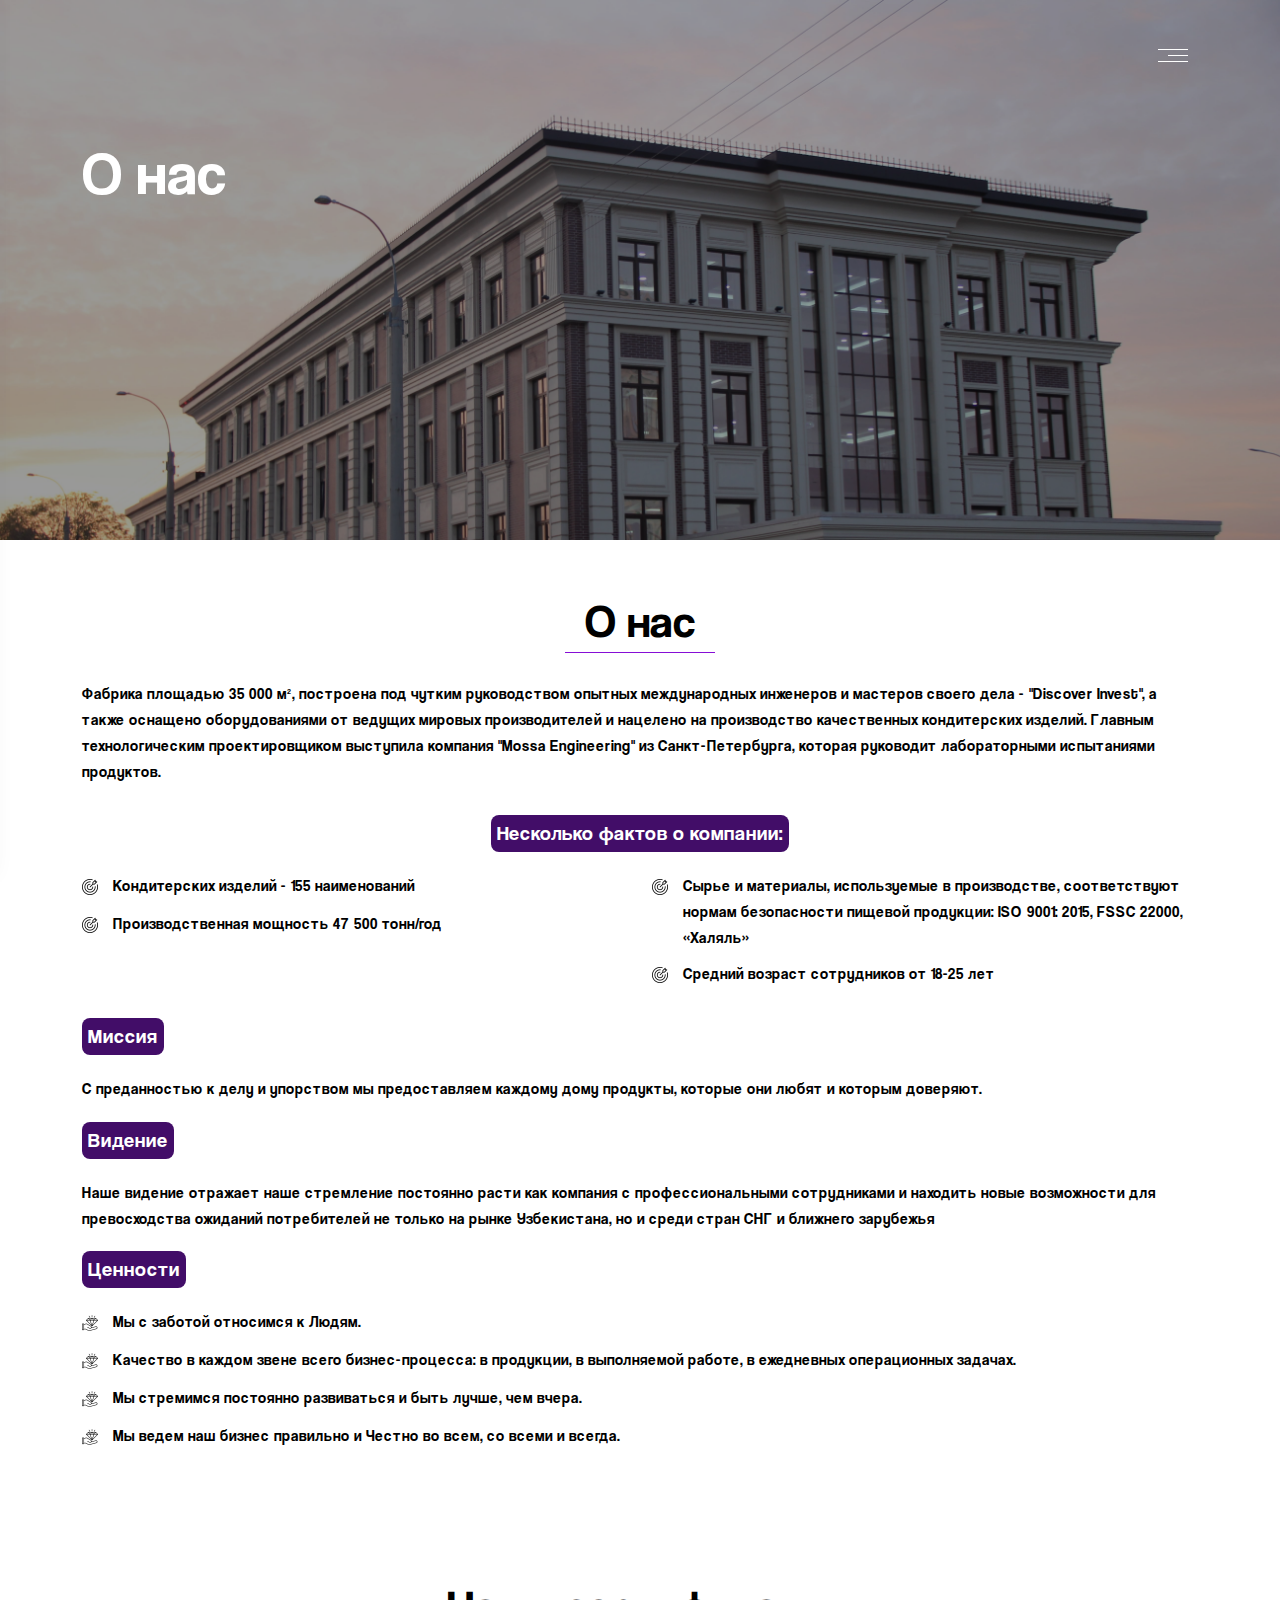
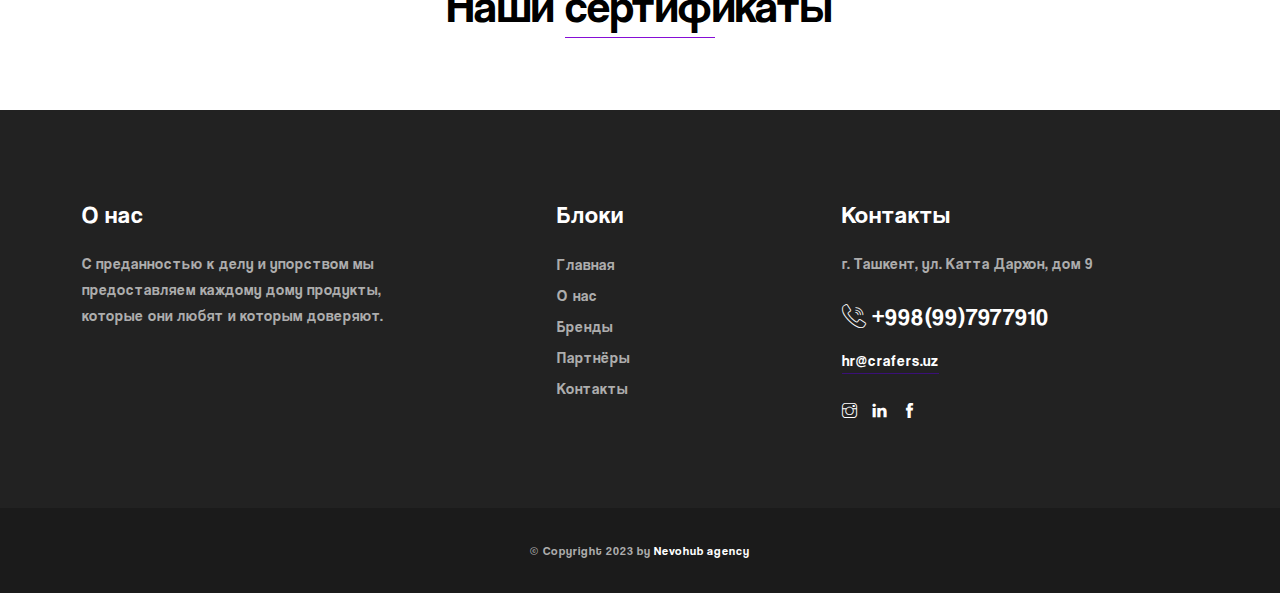
==== commit 5a30a42d: "map" ====
--- a/about.html
+++ b/about.html
@@ -36,8 +36,8 @@
                     </li>
                     <li><a href='#team'>Команда</a>
                     </li>
-                    <li><a href="#">Партнерство</a></li>
-                    <li><a href="index.html#career">Карьера</a></li>
+                    <li><a href="index.html#partners">Партнерство</a></li>
+                     
                     <li><a href="careers.html">HRM</a></li>
                     <li><a href='index.html#news'>Новости</a>
                     </li>
@@ -104,14 +104,14 @@
                         <div class="col-md-6" >
                             <ul class="list-unstyled page-list mb-30">
                                 <li>
-                                    <div class="page-list-icon"> <span class="ti-check"></span> </div>
+                                    <div class="page-list-icon"> <img src="img/mission.png" alt=""> </div>
                                     <div class="page-list-text">
                                         <p>Кондитерских изделий - 155 наименований
                                         </p>
                                     </div>
                                 </li>
                                 <li>
-                                    <div class="page-list-icon"> <span class="ti-check"></span> </div>
+                                    <div class="page-list-icon"> <img src="img/mission.png" alt=""> </div>
                                     <div class="page-list-text">
                                         <p>Производственная мощность 47 500 тонн/год</p>
                                     </div>
@@ -121,13 +121,13 @@
                         <div class="col-md-6">
                             <ul class="list-unstyled page-list mb-30">
                                 <li>
-                                    <div class="page-list-icon"> <span class="ti-check"></span> </div>
+                                    <div class="page-list-icon"> <img src="img/mission.png" alt=""> </div>
                                     <div class="page-list-text">
                                         <p>Сырье и материалы, используемые в производстве, соответствуют нормам безопасности пищевой продукции: ISO 9001: 2015, FSSC 22000, «Халяль»</p>
                                     </div>
                                 </li>
                                 <li>
-                                    <div class="page-list-icon"> <span class="ti-check"></span> </div>
+                                    <div class="page-list-icon"> <img src="img/mission.png" alt=""> </div>
                                     <div class="page-list-text">
                                         <p>Средний возраст сотрудников от 18-25 лет</p>
                                     </div>
@@ -146,25 +146,25 @@
                             <h6><span>Ценности</span></h6>
                             <ul class="list-unstyled page-list mb-30">
                                 <li>
-                                    <div class="page-list-icon"> <span class="ti-check"></span> </div>
+                                    <div class="page-list-icon"> <img src="img/values.png" alt=""> </div>
                                     <div class="page-list-text">
                                         <p>Мы с заботой относимся к Людям.</p>
                                     </div>
                                 </li>
                                 <li>
-                                    <div class="page-list-icon"> <span class="ti-check"></span> </div>
+                                    <div class="page-list-icon"> <img src="img/values.png" alt=""> </div>
                                     <div class="page-list-text">
                                         <p>Качество в каждом звене всего бизнес-процесса: в продукции, в выполняемой работе, в ежедневных операционных задачах. </p>
                                     </div>
                                 </li>
                                 <li>
-                                    <div class="page-list-icon"> <span class="ti-check"></span> </div>
+                                    <div class="page-list-icon"> <img src="img/values.png" alt=""> </div>
                                     <div class="page-list-text">
                                         <p>Мы стремимся постоянно развиваться и быть лучше, чем вчера. </p>
                                     </div>
                                 </li>
                                 <li>
-                                    <div class="page-list-icon"> <span class="ti-check"></span> </div>
+                                    <div class="page-list-icon"> <img src="img/values.png" alt=""> </div>
                                     <div class="page-list-text">
                                         <p>Мы ведем наш бизнес правильно и Честно во всем, со всеми и всегда.
                                         </p>
--- a/css/style.css
+++ b/css/style.css
@@ -1384,7 +1384,7 @@
 }
 
 .cappa-menu-footer div.reservation .call span {
-font-family: "Coolvetica";    font-size: 24px;
+font-family: "Coolvetica";    font-size: 18px;
     color: #fff;
 }
 
@@ -3196,8 +3196,55 @@
     transition-timing-function: ease-in-out;
 }
 
-/* facilities */
-
+.partners a{
+    color: black;
+    text-decoration: underline rgb(73, 2, 105);
+}
+
+.partners p{
+    color: black;
+}
+
+.partners .booking-box .head-box h4{
+    color: black;
+}
+
+.partners .booking-box{
+    max-width: 500px;
+    margin: 55px auto;
+    margin-bottom: 0;
+    background-color: #fff;
+    box-shadow: 0px 6px 14px -6px rgba(24, 39, 75, 0.12), 0px 10px 32px -4px rgba(24, 39, 75, 0.1);
+    border-radius: 20px;
+}
+
+
+.partners .booking-box textarea{
+    border: 1px solid gray;
+    border-radius: 6px;
+    color: black;
+    padding: 15px;
+}
+
+
+.partners .booking-box textarea::placeholder{
+    color: black;
+}
+
+.partners .form1 .input1_inner input{
+    display: block;
+    width: 100%;
+    font-size: 15px;
+    color: black !important;
+    padding: 19.5px 40px 20px 19.5px;
+    background: transparent;
+    border: 1px solid gray;
+}
+
+
+.partners .input1_inner input::placeholder {
+    color: #000 !important;
+}
 
 
 
@@ -3879,6 +3926,7 @@
     opacity: .2;
 }
 
+
 @media screen and (max-width: 991px) {
     .rooms3 .square-flip {
         margin-bottom: 30px;
@@ -3913,21 +3961,22 @@
 .page-list li {
     position: relative;
     display: flex;
-    align-items: center;
+    align-items: flex-start;
 }
 
 .page-list li+li {
     margin-top: 10px;
 }
 
-.page-list-icon {
+/* .page-list-icon {
     display: flex;
     align-items: center;
-}
-
-.page-list-icon span {
-    font-size: 18px;
-    color: #35134e;
+} */
+
+.page-list-icon img {
+    width: 16px;
+    height: 16px;
+    object-fit: cover;
 }
 
 .page-list-text {
@@ -4982,7 +5031,7 @@
     display: block;
     width: 100%;
     font-size: 15px;
-    color: rgba(255, 255, 255, 0.5);
+    /* color: rgba(255, 255, 255, 0.5); */
     padding: 19.5px 40px 20px 19.5px;
     background: #222;
     border: none;
@@ -5530,6 +5579,17 @@
     position: relative;
     overflow: hidden;
     margin-bottom: 30px;
+    height: 450px;
+
+}
+
+
+.products .item {
+    position: relative;
+    overflow: hidden;
+    margin-bottom: 30px;
+    height: 400px;
+
 }
 
 
@@ -5550,12 +5610,16 @@
 
 
 .news .item img {
-    -webkit-transition: all .5s;
+    -webkit-transition: all .3s;
     transition: all .5s;
     -webkit-filter: brightness(100%);
     height: 476px;
     filter: brightness(0.5);
     object-fit: cover;
+}
+
+.news .item img:hover{
+    transform: scale(1.1);
 }
 
 
@@ -5726,8 +5790,22 @@
     padding-bottom: 10px ;
 }
 
+
+.products .item  .con {
+    margin: -170px 20px 4px;
+    padding: 20px;
+    
+    border-radius: 16px;
+    overflow: hidden;
+    -webkit-transition: .2s cubic-bezier(.3, .58, .55, 1);
+    transition: .2s cubic-bezier(.3, .58, .55, 1);
+    bottom: 28px;
+    position: relative;
+}
+
+
 .news .item .con {
-    margin: -155px 20px 4px;
+    margin: -169px 20px 4px;
     padding: 20px;
     
     border-radius: 16px;
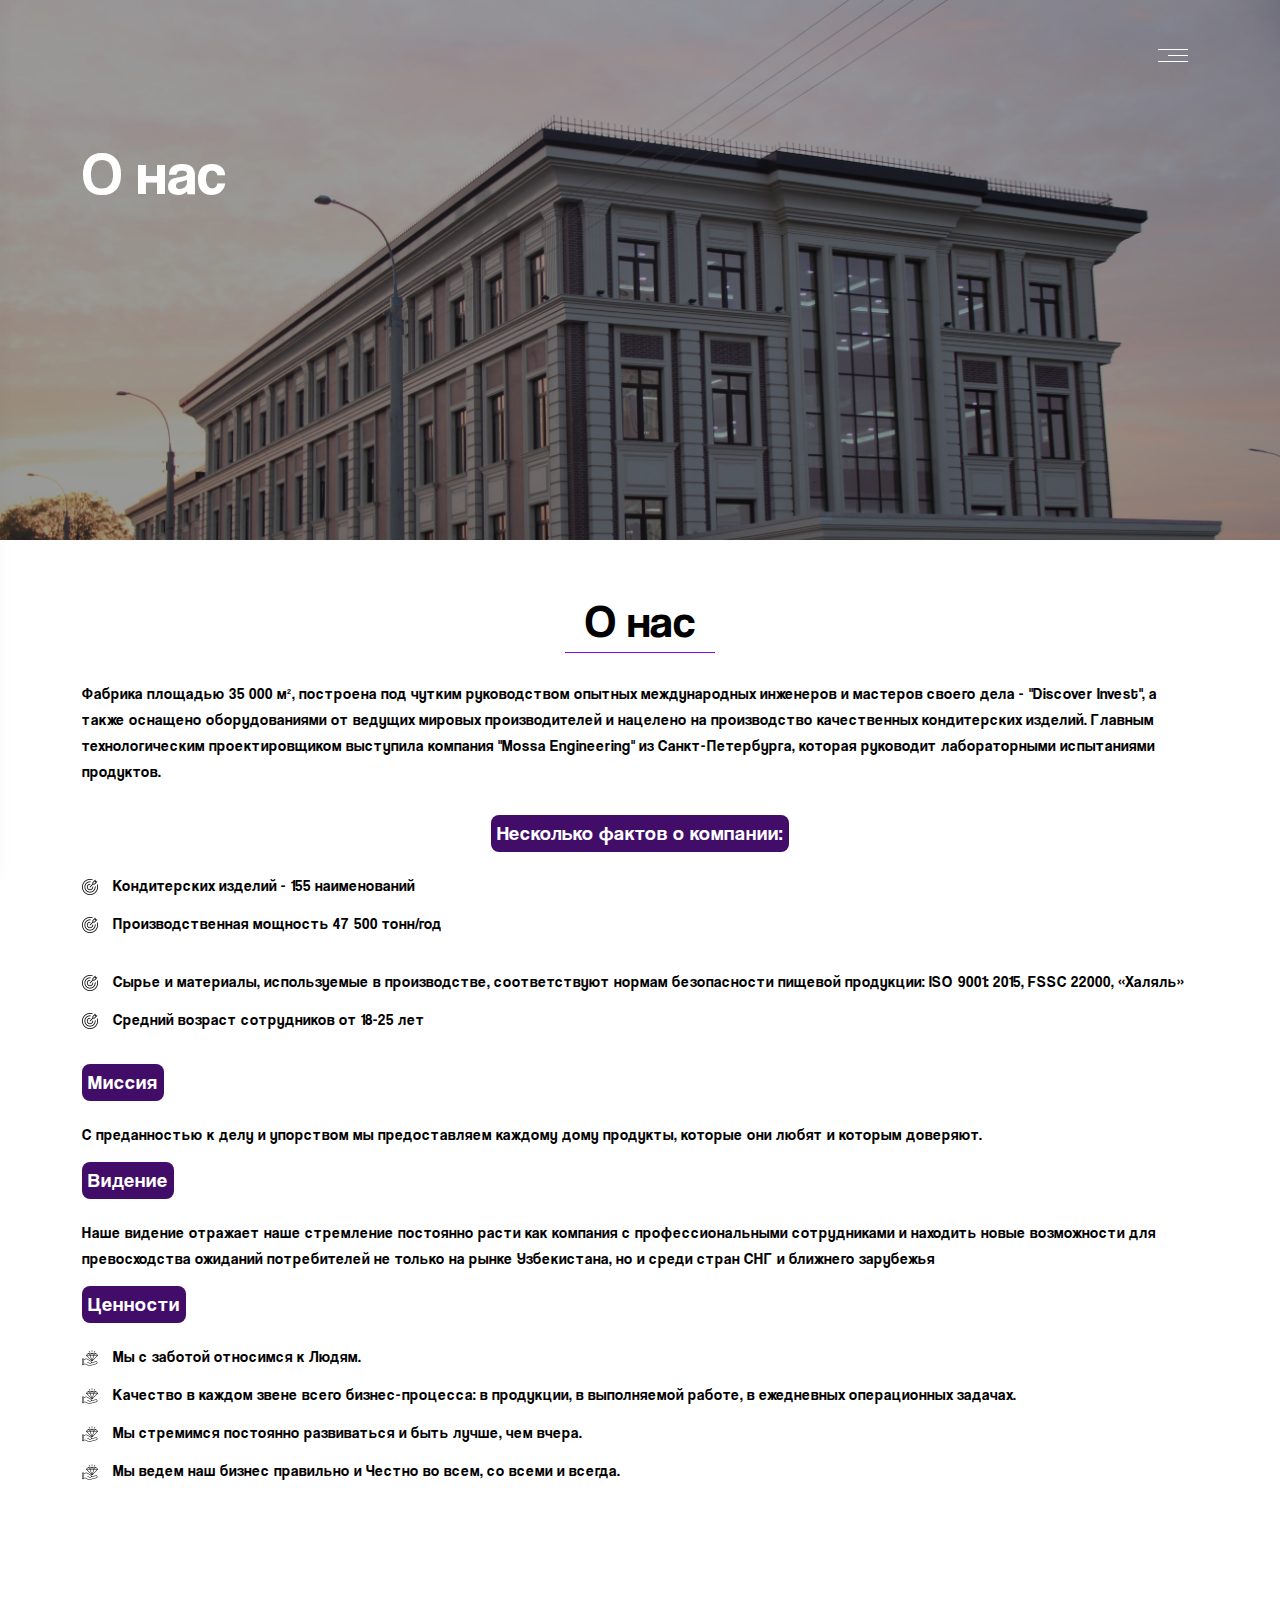
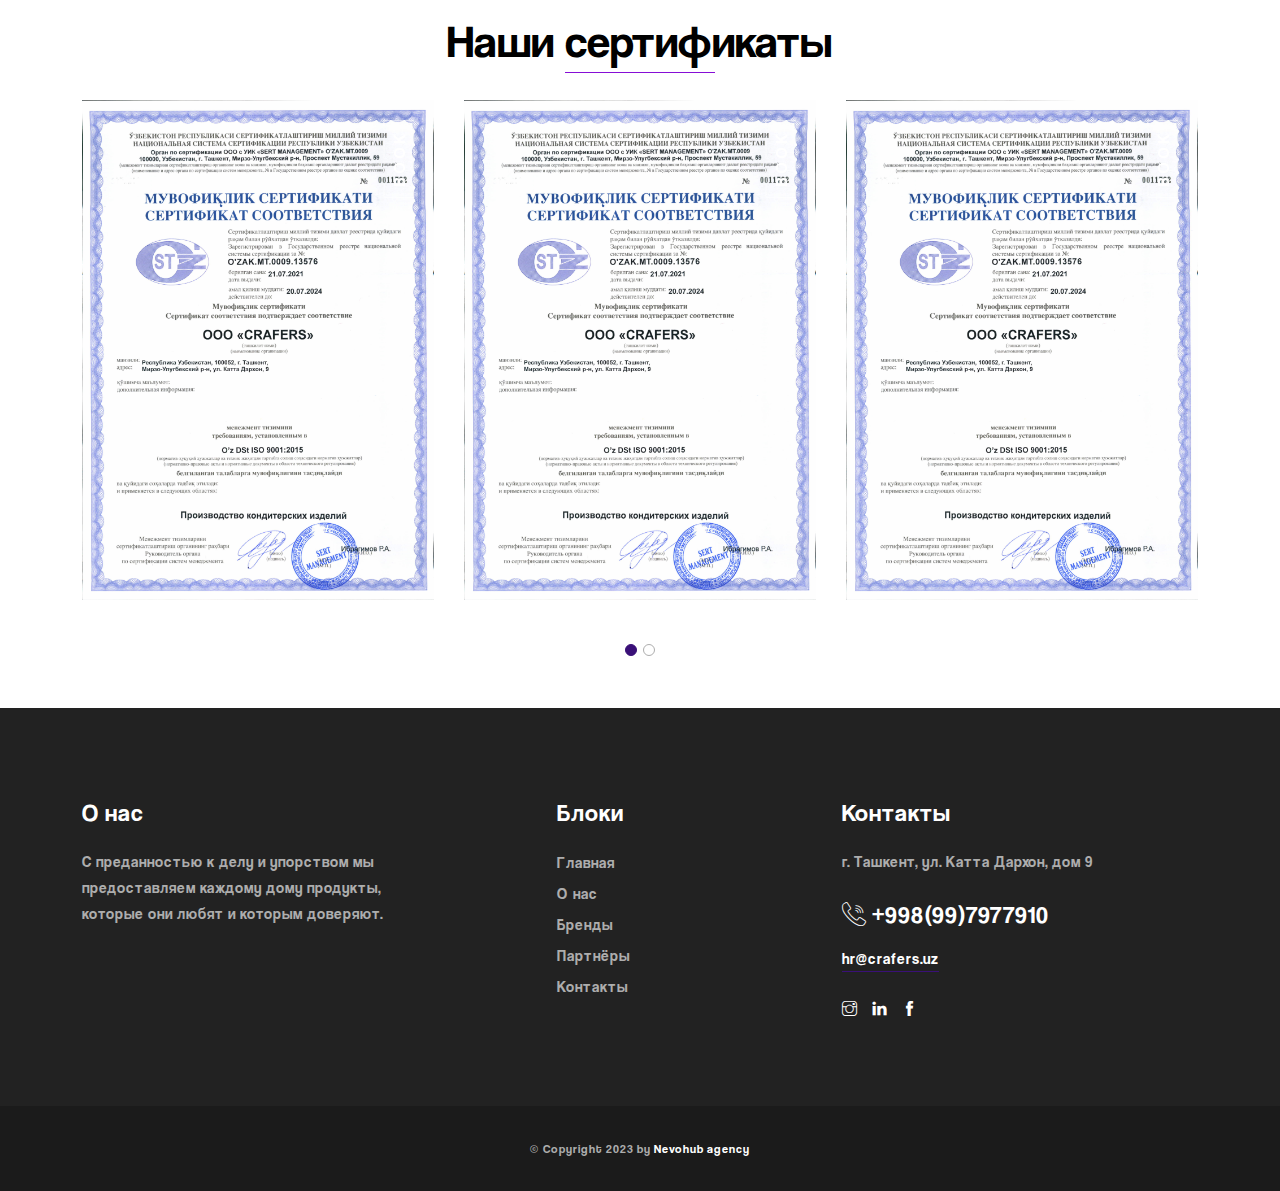
==== commit 6c0ca23e: "final rev" ====
--- a/about.html
+++ b/about.html
@@ -6,6 +6,11 @@
     <meta http-equiv="X-UA-Compatible" content="IE=edge" />
     <meta name="viewport" content="width=device-width, initial-scale=1, maximum-scale=1" />
     <title>Crafers</title>
+    <meta property="og:url" content="https://crafers.uz" />
+    <meta property="og:title" content="Crafers - Главная" />
+    <meta property="og:description" content="CRAFERS СЛАДОСТИ СДЕЛАННЫЕ С ДУШОЙ. Наша продукция. Крекеры со вкусом кебаб "Krusto". Вафли со вкусом лимона "Dream wafers". Шоколадные конфеты с" />
+    <meta property="og:type" content="website" />
+    <meta property="og:image" content="https://static.tildacdn.com/tild3966-6265-4132-b536-383530653530/333.png" />
     <link rel="icon" href="img/favicon/favicon.ico" />
     <link rel="stylesheet"
         href="https://fonts.googleapis.com/css2?family=Barlow&family=Barlow+Condensed&family=Gilda+Display&display=swap&family=Roboto&display=swap">
@@ -101,7 +106,7 @@
                     <div class="row ">
                         <h6 class="text-center text-black "> <span>Несколько фактов о компании:</span> </h6>
 
-                        <div class="col-md-6" >
+                        <div class="col-md-12" >
                             <ul class="list-unstyled page-list mb-30">
                                 <li>
                                     <div class="page-list-icon"> <img src="img/mission.png" alt=""> </div>
@@ -118,7 +123,7 @@
                                 </li>
                             </ul>
                         </div>
-                        <div class="col-md-6">
+                        <div class="col-md-12">
                             <ul class="list-unstyled page-list mb-30">
                                 <li>
                                     <div class="page-list-icon"> <img src="img/mission.png" alt=""> </div>
@@ -177,130 +182,6 @@
             </div>
         </div>
     </section>
-
-    <!-- <section class="team section-padding" id="team">
-        <div class="container">
-            <div class="section-title">
-                Наша команда
-            </div>
-            <div class="row">
-                <div class="col-md-4">
-                    <div class="item">
-                        <div class="img"> <img src="img/team/user-ava.png" alt=""> </div>
-                        <div class="info">
-                            <h6>Valentina Karla</h6>
-                            <p>General Manager</p>
-                            <div class="social valign">
-                                <div class="full-width">
-                                    <a href="#"><i class="ti-instagram"></i></a>
-                                    <a href="#"><i class="ti-twitter"></i></a>
-                                    <a href="#"><i class="ti-facebook"></i></a>
-                                    <a href="#"><i class="ti-pinterest"></i></a>
-                                    <p>valentina@hotel.com</p>
-                                </div>
-                            </div>
-                        </div>
-                    </div>
-                </div>
-                <div class="col-md-4">
-                    <div class="item">
-                        <div class="img">
-                            <img src="img/team/ava.png" alt=""> </div>
-                        <div class="info">
-                            <h6>Micheal White</h6>
-                            <p>Guest Service Department</p>
-                            <div class="social valign">
-                                <div class="full-width">
-                                    <a href="#"><i class="ti-instagram"></i></a>
-                                    <a href="#"><i class="ti-twitter"></i></a>
-                                    <a href="#"><i class="ti-facebook"></i></a>
-                                    <a href="#"><i class="ti-pinterest"></i></a>
-                                    <p>micheal@hotel.com</p>
-                                </div>
-                            </div>
-                        </div>
-                    </div>
-                </div>
-                <div class="col-md-4">
-                    <div class="item">
-                        <div class="img"> <img src="img/team/user-ava.png" alt=""> </div>
-                        <div class="info">
-                            <h6>Olivia Martin</h6>
-                            <p>Reservations Manager</p>
-                            <div class="social valign">
-                                <div class="social valign">
-                                    <div class="full-width">
-                                        <a href="#"><i class="ti-instagram"></i></a>
-                                        <a href="#"><i class="ti-twitter"></i></a>
-                                        <a href="#"><i class="ti-facebook"></i></a>
-                                        <a href="#"><i class="ti-pinterest"></i></a>
-                                        <p>olivia@hotel.com</p>
-                                    </div>
-                                </div>
-                            </div>
-                        </div>
-                    </div>
-                </div>
-                <div class="col-md-4">
-                    <div class="item">
-                        <div class="img"> <img src="img/team/ava.png" alt=""> </div>
-                        <div class="info">
-                            <h6>Mariana Dana</h6>
-                            <p>F&B Manager</p>
-                            <div class="social valign">
-                                <div class="full-width">
-                                    <a href="#"><i class="ti-instagram"></i></a>
-                                    <a href="#"><i class="ti-twitter"></i></a>
-                                    <a href="#"><i class="ti-facebook"></i></a>
-                                    <a href="#"><i class="ti-pinterest"></i></a>
-                                    <p>mariana@hotel.com</p>
-                                </div>
-                            </div>
-                        </div>
-                    </div>
-                </div>
-                <div class="col-md-4">
-                    <div class="item">
-                        <div class="img"> <img src="img/team/ava.png" alt=""> </div>
-                        <div class="info">
-                            <h6>Enrico Brown</h6>
-                            <p>Head Chef</p>
-                            <div class="social valign">
-                                <div class="full-width">
-                                    <a href="#"><i class="ti-instagram"></i></a>
-                                    <a href="#"><i class="ti-twitter"></i></a>
-                                    <a href="#"><i class="ti-facebook"></i></a>
-                                    <a href="#"><i class="ti-pinterest"></i></a>
-                                    <p>enrico@hotel.com</p>
-                                </div>
-                            </div>
-                        </div>
-                    </div>
-                </div>
-                <div class="col-md-4">
-                    <div class="item">
-                        <div class="img"> <img src="img/team/ava.png" alt=""> </div>
-                        <div class="info">
-                            <h6>Victoria Dan</h6>
-                            <p>Meetings and Events Manager</p>
-                            <div class="social valign">
-                                <div class="full-width">
-                                    <a href="#"><i class="ti-instagram"></i></a>
-                                    <a href="#"><i class="ti-twitter"></i></a>
-                                    <a href="#"><i class="ti-facebook"></i></a>
-                                    <a href="#"><i class="ti-pinterest"></i></a>
-                                    <p>victoria@hotel.com</p>
-                                </div>
-                            </div>
-                        </div>
-                    </div>
-                </div>
-            </div>
-        </div>
-    </section> -->
-
-
-
 
     <section class="rooms1 section-padding" id="certificates">
         <div class="container">
--- a/css/style.css
+++ b/css/style.css
@@ -78,11 +78,12 @@
 }
 
 p {
-font-family: "Coolvetica";    font-size: 15px;
+    font-family: "Coolvetica";    
+    font-size: 15px;
     font-weight: 400;
     line-height: 1.75em;
     color: rgba(255, 255, 255, 0.5);
-    margin-bottom: 20px;
+    margin-bottom: 15px;
 }
 
 h1,
@@ -141,7 +142,7 @@
 textarea {
     max-width: 100%;
     margin-bottom: 15px;
-    padding: 10px 0;
+    padding: 10px;
     height: auto;
     background-color: transparent;
     -webkit-box-shadow: none;
@@ -153,9 +154,8 @@
     line-height: 1.5em;
 font-family: "Coolvetica";    font-size: 15px;
     font-weight: 400;
-    color: #3A1078;
+    color: white;
     background-image: none;
-    border-bottom: 1px solid #333;
     border-color: ease-in-out .15s, box-shadow ease-in-out .15s;
 }
 
@@ -164,6 +164,48 @@
     border-bottom-width: 1px;
     border-color: #aa8453;
 }
+
+
+.box-gray{
+    background-color: #777;
+    padding: 45px;
+}
+
+.box-gray textarea{
+    border: 1px solid white;
+    color: white;
+    border-radius: 10px;
+}
+
+.box-gray textarea::placeholder{
+    color: white;
+}
+
+.box-gray .input1_inner input{
+    border: 1px solid white;
+    background-color: transparent;
+    border-radius: 10px;
+
+    color: white;
+}
+
+.box-gray .input1_inner input:focus{
+    background-color: transparent;
+    color: white;
+}
+
+
+.box-gray .input1_inner input::placeholder{
+    color: white !important;
+}
+
+
+
+
+/* .form-control:focus{
+    box-shadow: rgba(125, 18, 188, 0.25) 0px 0px 0px 0.25rem;
+    border-color: #320c63;
+} */
 
 input[type="submit"],
 input[type="reset"],
@@ -385,20 +427,20 @@
 .bg-img1 {
     background-size: cover;
     background-repeat: no-repeat;
-    background: url('../img/products/product3.jpg');
+    background: url('../img/products/3.jpg');
 }
 
 .bg-img2 {
     background-size: cover;
     background-repeat: no-repeat;
-    background: url('../img/products/product4.jpg');
+    background: url('../img/products/20.jpg');
 }
 
 
 .bg-img3 {
     background-size: cover;
     background-repeat: no-repeat;
-    background: url('../img/products/product-slider.JPG');
+    background: url('../img/products/10.jpg');
 }
 
 .bg-img4{
@@ -406,7 +448,7 @@
 }
 
 .bg-img5{
-    background: url('../img/careers.jpg');
+    background: url('../img/hrm-bg.jpg');
 }
 
 
@@ -448,6 +490,42 @@
     -webkit-box-align: center;
     -ms-flex-align: center;
     align-items: center;
+}
+
+
+.response-container{
+    max-width: 1170px;
+    margin: 0 auto;
+    padding: 0 15px;
+    
+
+}
+
+.response{
+    width: 100%;
+    height: 200px;
+    border-radius: 10px;
+    padding: 15px;
+    margin-top: 15px;
+    background-color: white;
+    box-shadow: 0px 5px 10px 2px rgba(34, 60, 80, 0.2);
+    text-align: center;
+    color: black;
+    display: flex;
+    justify-content: center;
+    flex-direction: column;
+    align-items: center;
+
+}
+
+.response img{
+    margin-bottom: 15px;
+}
+
+.response h3{
+    color: black;
+
+    margin-bottom: 0;
 }
 
 .v-middle {
@@ -1094,7 +1172,7 @@
 /* ======= Navbar style ======= */
 .cappa-wrap {
     display: block;
-    background: #1b1b1b;
+    background:rgb(22, 0, 32);
     left: 0;
     z-index: 101;
     position: fixed;
@@ -1132,8 +1210,7 @@
 
 .cappa-menu ul {
     position: relative;
-    margin-top: 180px;
-    margin-bottom: 30px;
+    margin-top: 60px;
     padding: 0;
 }
 
@@ -1158,10 +1235,10 @@
 }
 
 .cappa-menu ul li {
-    margin: 10px 0 10px 0;
     padding: 0 0 10px 0;
     list-style: none;
-font-family: "Coolvetica";    font-size: 15px;
+    font-family: "Coolvetica";    
+    font-size: 15px;
     font-weight: 400;
     text-transform: uppercase;
     letter-spacing: 3px;
@@ -1328,9 +1405,8 @@
 /* navigation footer */
 .cappa-menu-footer {
     position: relative;
-    bottom: 30px;
     left: 0;
-    padding: 90px 0px 0px 0px;
+    margin-top: 30px;
     color: #999;
 }
 
@@ -1461,9 +1537,9 @@
 
 .cappa-header.scrolled {
     position: fixed;
-    padding: 25px 0;
+    padding: 15px 0;
     top: 0;
-    background: #1b1b1b;
+    background: rgb(22, 0, 32);
     -webkit-transition: .0s all ease;
     -o-transition: .0s all ease;
     transition: .0s all ease;
@@ -1683,6 +1759,7 @@
 .logo {
     padding: 0;
     text-align: center;
+    margin-bottom: 30px;
 }
 
 .logo-img {
@@ -3055,6 +3132,17 @@
     position: relative;
     overflow: hidden;
     margin-bottom: 30px;
+}
+
+.req__item {
+    margin-bottom: 25px
+    ;
+}
+
+.req__item p{
+    display: flex;
+    align-items: center;
+    gap: 10px;
 }
 
 .rooms1 .item:hover img {
@@ -4066,7 +4154,7 @@
     z-index: 1;
     margin-bottom: 30px;
     line-height: 1;
-    border: 2px solid #3A1078;
+    
 }
 
 .single-inner {
@@ -4321,6 +4409,16 @@
     }
 }
 
+@media screen and (max-width: 440px) {
+    .countries{
+        flex-direction: column;
+    }
+
+    #map-flag{
+        width: 40px;
+    }
+}
+
 
 /* =======  Restaurant Menu style ======= */
 .restaurant-menu .owl-carousel .owl-stage-outer {
@@ -5003,7 +5101,7 @@
 }
 
 .btn-form1-submit:hover {
-    background: #222;
+    background: #6c2865;
 }
 
 .btn-form1-submit:focus {
@@ -5579,8 +5677,7 @@
     position: relative;
     overflow: hidden;
     margin-bottom: 30px;
-    height: 450px;
-
+    height: 500px;
 }
 
 
@@ -5588,9 +5685,8 @@
     position: relative;
     overflow: hidden;
     margin-bottom: 30px;
-    height: 400px;
-
-}
+}
+
 
 
 .news .owl-nav button.owl-next,
@@ -5608,12 +5704,19 @@
     transition: all 1s ease;
 }
 
+.new-single{
+    width: 100%;
+    height: 500px;
+    overflow: hidden;
+}
+
 
 .news .item img {
     -webkit-transition: all .3s;
     transition: all .5s;
     -webkit-filter: brightness(100%);
-    height: 476px;
+    width: 100%;
+    height: 100%;
     filter: brightness(0.5);
     object-fit: cover;
 }
@@ -5774,14 +5877,14 @@
     font-size: 12px;
     text-transform: uppercase;
     letter-spacing: 3px;
-    color: rgb(29, 2, 2);
+    color: white;
 }
 
 .news .item .date i {
 font-family: "Coolvetica";    display: block;
     font-size: 24px;
     font-style: normal;
-    color: #723737;
+    color: white;
 }
 
 
@@ -5812,9 +5915,12 @@
     overflow: hidden;
     -webkit-transition: .2s cubic-bezier(.3, .58, .55, 1);
     transition: .2s cubic-bezier(.3, .58, .55, 1);
-    bottom: 28px;
-    position: relative;
-}
+    bottom: 15px;
+    position: relative;
+}
+
+
+
 
 .news .item .con .category {
 font-family: "Coolvetica";    text-transform: uppercase;
@@ -5863,6 +5969,37 @@
 .news .item .con i {
     color: #fff;
     font-size: 20px;
+}
+
+
+.continent{
+    margin-bottom: 50px;
+}
+
+.continent h3{
+    color: #777;
+    letter-spacing: 0.3rem;
+    border-bottom: 1px solid #777;
+}
+
+.country-inner{
+    display: flex;
+    align-items: center;
+    gap: 15px;
+    color: #777;
+}
+
+.countries{
+    display: flex;
+    justify-content: space-between;
+    gap: 15px;
+    flex-wrap: wrap;
+}
+
+.countries-column{
+    display: flex;
+    flex-direction: column;
+    gap: 15px;
 }
 
 
@@ -6246,13 +6383,13 @@
 }
 
 .butn-dark a:hover  {
-    background-color: transparent;
-    border: 1px solid #3A1078;
+    background-color: #6c2865;
+    color: white;
 }
 
 
 .butn-dark:hover span {
-    color: black;
+    color: white;
 }
 
 .butn-dark a:after {
